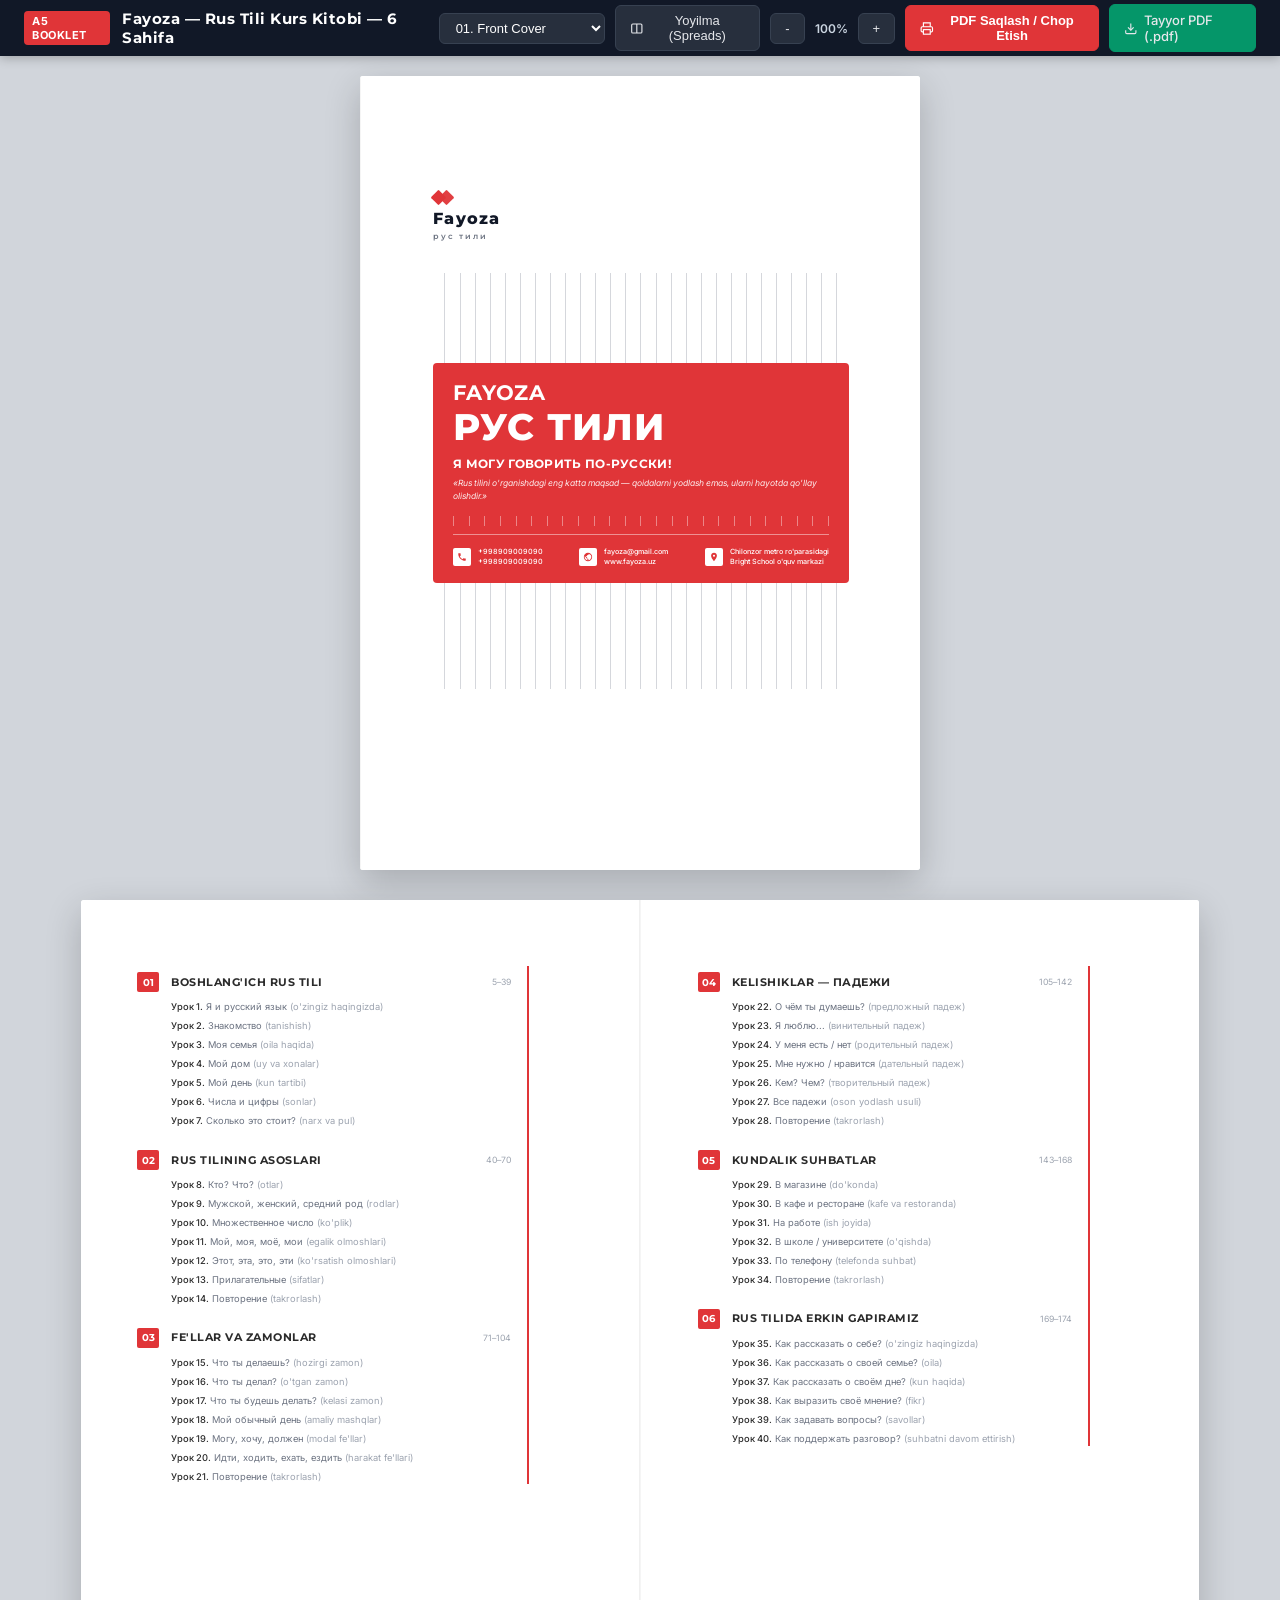
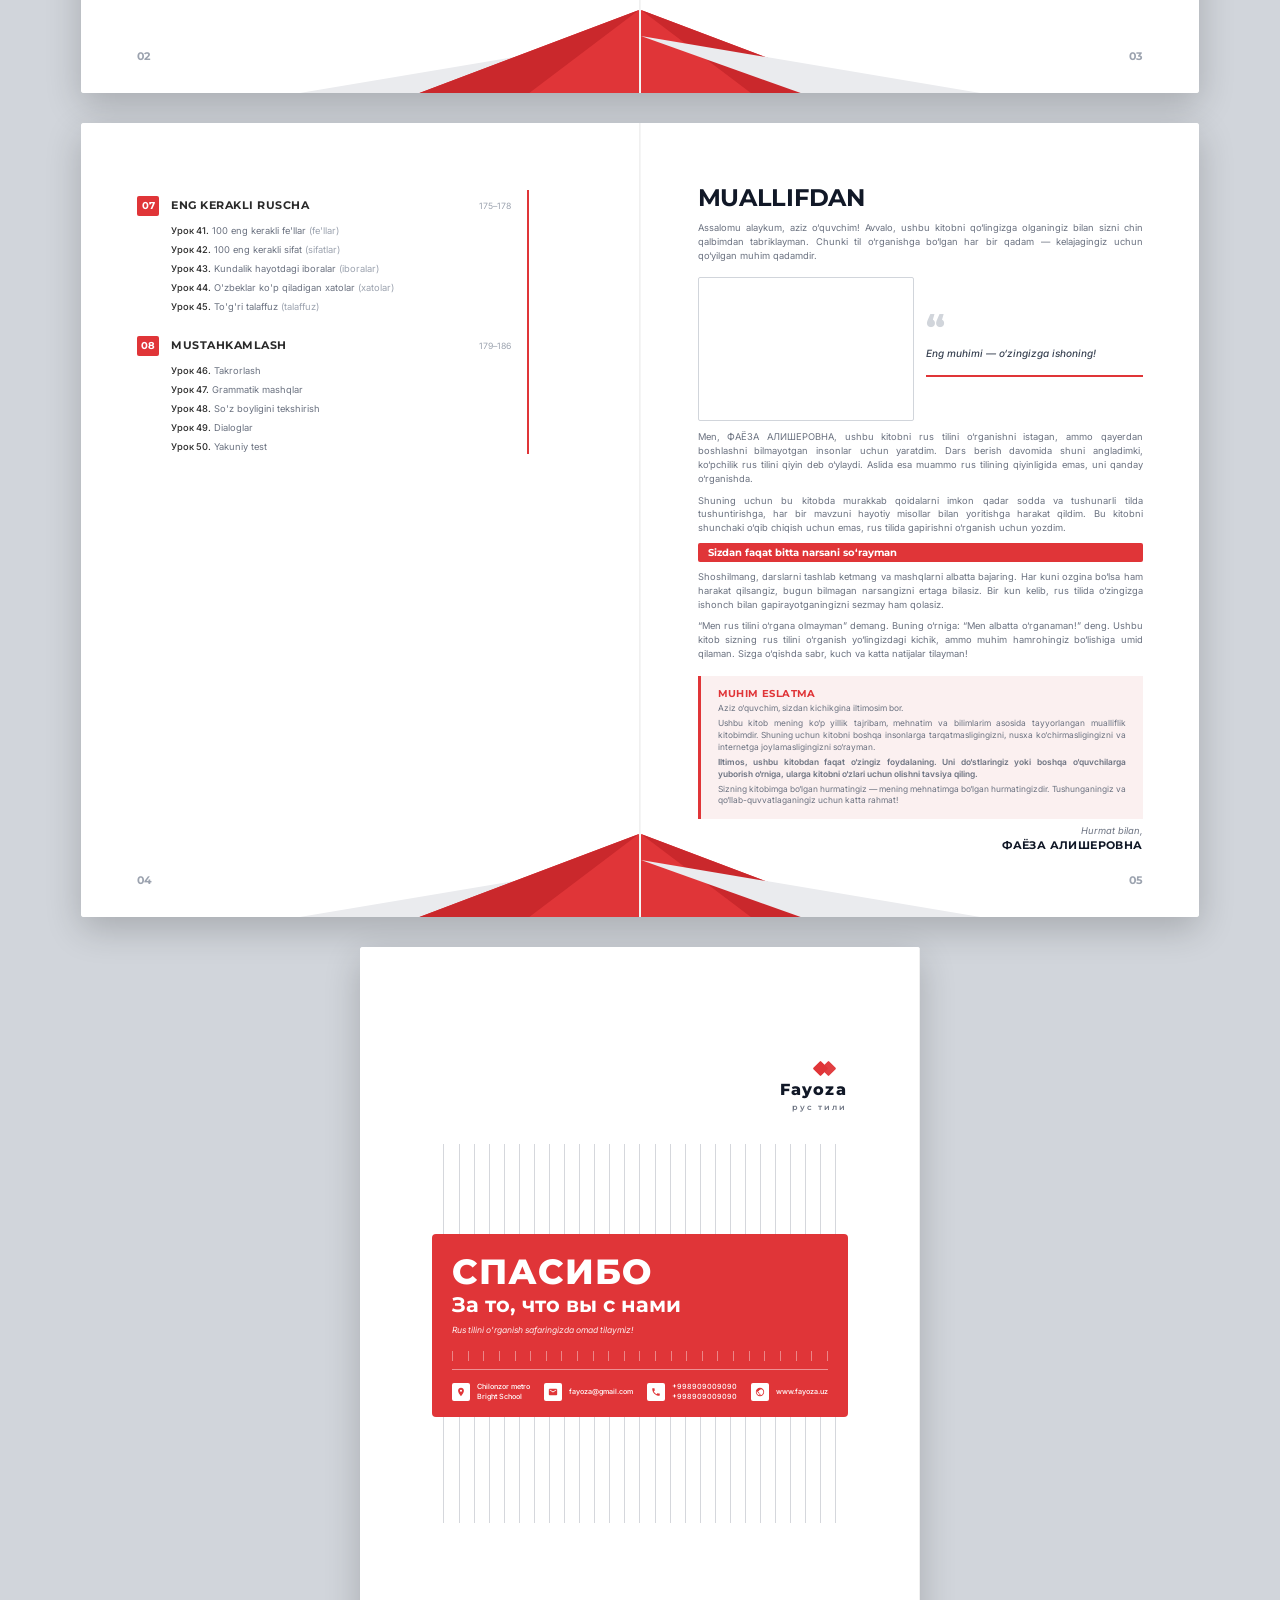
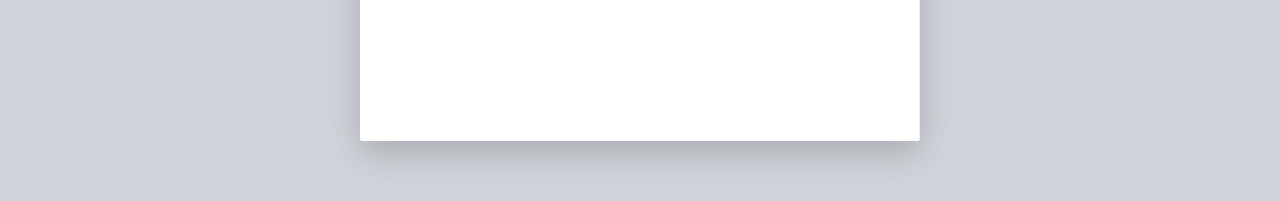
==== index.html @ bbd0b35b "feat: Fayoza rus tili kursi uchun A5 formatdagi kitob Muqova, 8 modul va 50 darsdan iborat kurs reja" ====
<!DOCTYPE html>
<html lang="en">
<head>
  <meta charset="UTF-8">
  <meta name="viewport" content="width=device-width, initial-scale=1.0">
  <title>Fayoza — Rus Tili Kurs Kitobi — A5 Format (6 Pages)</title>
  <link rel="stylesheet" href="styles/booklet.css">
</head>
<body>

  <!-- ============================================================
       TOP CONTROL BAR (Screen only, hidden on print)
       ============================================================ -->
  <header class="controls-header no-print">
    <div class="title-area">
      <span class="badge">A5 BOOKLET</span>
      <h1>Fayoza — Rus Tili Kurs Kitobi — 6 Sahifa</h1>
    </div>

    <div class="btn-group">
      <!-- Jump to page -->
      <select id="jumpPageSelect" class="page-jump-select">
        <option value="page-1">01. Front Cover</option>
        <option value="page-2">02. Reja (1-3-modul)</option>
        <option value="page-3">03. Reja (4-6-modul)</option>
        <option value="page-4">04. Reja (7-8-modul)</option>
        <option value="page-5">05. Muallifdan</option>
        <option value="page-6">06. Back Cover</option>
      </select>

      <!-- Toggle View Mode -->
      <button id="toggleSpreadBtn" class="control-btn" title="Yoyilma yoki bittalik sahifa rejimi">
        <svg width="15" height="15" viewBox="0 0 24 24" fill="none" stroke="currentColor" stroke-width="2"><rect x="3" y="4" width="18" height="16" rx="2"/><line x1="12" y1="4" x2="12" y2="20"/></svg>
        <span id="spreadBtnText">Yoyilma (Spreads)</span>
      </button>

      <!-- Zoom buttons -->
      <button id="zoomOutBtn" class="control-btn" title="Kichraytirish">-</button>
      <span id="zoomLevelText" style="font-size: 12px; color: #cbd5e1; font-weight: 600;">100%</span>
      <button id="zoomInBtn" class="control-btn" title="Kattalashtirish">+</button>

      <!-- Print / Save PDF -->
      <button id="printBtn" class="control-btn primary" title="A5 PDF qilib saqlash">
        <svg width="15" height="15" viewBox="0 0 24 24" fill="none" stroke="currentColor" stroke-width="2"><polyline points="6 9 6 2 18 2 18 9"></polyline><path d="M6 18H4a2 2 0 0 1-2-2v-5a2 2 0 0 1 2-2h16a2 2 0 0 1 2 2v5a2 2 0 0 1-2 2h-2"></path><rect x="6" y="14" width="12" height="8"></rect></svg>
        <span>PDF Saqlash / Chop Etish</span>
      </button>

      <!-- Direct PDF Download Link -->
      <a href="case_study_booklet_a5.pdf" download="case_study_booklet_a5.pdf" class="control-btn" style="text-decoration:none; background:#059669; border-color:#059669;">
        <svg width="15" height="15" viewBox="0 0 24 24" fill="none" stroke="currentColor" stroke-width="2"><path d="M21 15v4a2 2 0 0 1-2 2H5a2 2 0 0 1-2-2v-4"/><polyline points="7 10 12 15 17 10"/><line x1="12" y1="15" x2="12" y2="3"/></svg>
        <span>Tayyor PDF (.pdf)</span>
      </a>
    </div>
  </header>

  <!-- ============================================================
       SVG DEFINITIONS FOR ICONS
       ============================================================ -->
  <svg style="display: none;">
    <!-- Phone -->
    <symbol id="icon-phone" viewBox="0 0 24 24">
      <path d="M20.01 15.38c-1.23 0-2.42-.2-3.53-.56a.977.977 0 0 0-1.01.24l-2.2 2.2a15.053 15.053 0 0 1-6.59-6.59l2.2-2.21a.96.96 0 0 0 .25-1.01A11.36 11.36 0 0 1 8.57 3.9c0-.55-.45-1-1-1H4c-.55 0-1 .45-1 1 0 9.39 7.61 17 17 17 .55 0 1-.45 1-1v-3.52c0-.55-.45-1-.99-1z"/>
    </symbol>
    <!-- Envelope / Mail -->
    <symbol id="icon-mail" viewBox="0 0 24 24">
      <path d="M20 4H4c-1.1 0-1.99.9-1.99 2L2 18c0 1.1.9 2 2 2h16c1.1 0 2-.9 2-2V6c0-1.1-.9-2-2-2zm0 4l-8 5-8-5V6l8 5 8-5v2z"/>
    </symbol>
    <!-- Pin / Location -->
    <symbol id="icon-location" viewBox="0 0 24 24">
      <path d="M12 2C8.13 2 5 5.13 5 9c0 5.25 7 13 7 13s7-7.75 7-13c0-3.87-3.13-7-7-7zm0 9.5a2.5 2.5 0 0 1 0-5 2.5 2.5 0 0 1 0 5z"/>
    </symbol>
    <!-- Globe / Web -->
    <symbol id="icon-globe" viewBox="0 0 24 24">
      <path d="M12 2a10 10 0 1 0 10 10A10 10 0 0 0 12 2zm-1 17.93c-3.95-.49-7-3.85-7-7.93 0-.62.08-1.21.21-1.79L9 15v1c0 1.1.9 2 2 2v1.93zm6.9-2.54A7.95 7.95 0 0 1 13 19.9v-2.9a1 1 0 0 0-1-1h-2v-3a1 1 0 0 0-1-1H7v-2h2a1 1 0 0 0 1-1V7h2a2 2 0 0 0 2-2v-.41a7.994 7.994 0 0 1 5.9 8.81z"/>
    </symbol>
    <!-- Desktop / Monitor -->
    <symbol id="icon-desktop" viewBox="0 0 24 24">
      <path d="M21 2H3c-1.1 0-2 .9-2 2v12c0 1.1.9 2 2 2h7l-2 3v1h8v-1l-2-3h7c1.1 0 2-.9 2-2V4c0-1.1-.9-2-2-2zm0 12H3V4h18v10z"/>
    </symbol>
    <!-- Bar Chart -->
    <symbol id="icon-chart" viewBox="0 0 24 24">
      <path d="M5 9.2h3V19H5zM10.6 5h2.8v14h-2.8zm5.6 8H19v6h-2.8z"/>
    </symbol>
    <!-- Pie Chart -->
    <symbol id="icon-pie" viewBox="0 0 24 24">
      <path d="M11 2v20c-5.07-.5-9-4.79-9-10s3.93-9.5 9-10zm2 0v8.99L21.99 11C21.47 5.92 17.58 2.52 13 2zm0 11.01V22c4.58-.52 8.47-3.92 8.99-9H13z"/>
    </symbol>
    <!-- Briefcase -->
    <symbol id="icon-briefcase" viewBox="0 0 24 24">
      <path d="M20 6h-4V4c0-1.11-.89-2-2-2h-4c-1.11 0-2 .89-2 2v2H4c-1.11 0-1.99.89-1.99 2L2 19c0 1.11.89 2 2 2h16c1.11 0 2-.89 2-2V8c0-1.11-.89-2-2-2zm-6 0h-4V4h4v2z"/>
    </symbol>
    <!-- Cart -->
    <symbol id="icon-cart" viewBox="0 0 24 24">
      <path d="M7 18c-1.1 0-1.99.9-1.99 2S5.9 22 7 22s2-.9 2-2-.9-2-2-2zM1 2v2h2l3.6 7.59-1.35 2.45c-.16.28-.25.61-.25.96 0 1.1.9 2 2 2h12v-2H7.42c-.14 0-.25-.11-.25-.25l.03-.12.9-1.63h7.45c.75 0 1.41-.41 1.75-1.03l3.58-6.49c.08-.14.12-.31.12-.48 0-.55-.45-1-1-1H5.21l-.94-2H1zm16 16c-1.1 0-1.99.9-1.99 2s.89 2 1.99 2 2-.9 2-2-.9-2-2-2z"/>
    </symbol>
    <!-- Database / Layers -->
    <symbol id="icon-database" viewBox="0 0 24 24">
      <path d="M12 2C6.48 2 2 3.79 2 6v12c0 2.21 4.48 4 10 4s10-1.79 10-4V6c0-2.21-4.48-4-10-4zm0 2c4.42 0 8 1.34 8 2s-3.58 2-8 2-8-1.34-8-2 3.58-2 8-2zm0 6c4.42 0 8 1.34 8 2s-3.58 2-8 2-8-1.34-8-2 3.58-2 8-2zm0 6c4.42 0 8 1.34 8 2s-3.58 2-8 2-8-1.34-8-2 3.58-2 8-2z"/>
    </symbol>
    <!-- Sailboat / Origami -->
    <symbol id="icon-sail" viewBox="0 0 24 24">
      <path d="M2.5 19h19l-2-3H4.5l-2 3zm11-16L5 14h8.5V3zm2 2v9h4.5L15.5 5z"/>
    </symbol>
  </svg>

  <!-- ============================================================
       MAIN BOOKLET STAGE
       ============================================================ -->
  <main class="booklet-stage spreads-mode" id="bookletStage">

    <!-- ==========================================================
         SPREAD 1: PAGE 1 (Front Cover)
         ========================================================== -->
    <div class="spread-wrapper" id="spread-1">
      <!-- PAGE 1: FRONT COVER -->
      <section class="page page-cover right-page" id="page-1">
        <!-- Top Logo: Left-aligned with the card -->
        <div class="cover-top-bar">
          <div class="company-logo">
            <div class="logo-diamonds">
              <div class="sq sq1"></div>
              <div class="sq sq2"></div>
            </div>
            <div class="logo-name">Fayoza</div>
            <div class="logo-tagline">рус тили</div>
          </div>
        </div>

        <!-- Center Area with Vertical Ruler Lines & Red Box -->
        <div class="cover-main-container">
          <!-- Distinct Vertical Ruler / Barcode Lines -->
          <div class="vertical-ruler-lines">
            <span></span><span></span><span></span><span></span><span></span>
            <span></span><span></span><span></span><span></span><span></span>
            <span></span><span></span><span></span><span></span><span></span>
            <span></span><span></span><span></span><span></span><span></span>
            <span></span><span></span><span></span><span></span><span></span>
            <span></span><span></span>
          </div>

          <!-- Red Card -->
          <div class="cover-red-card">
            <div class="card-tag">FAYOZA</div>
            <div class="card-heading">РУС ТИЛИ</div>
            <div class="card-slogan">Я МОГУ ГОВОРИТЬ ПО-РУССКИ!</div>
            <p class="card-description">
              «Rus tilini o'rganishdagi eng katta maqsad — qoidalarni yodlash emas, ularni hayotda qo'llay olishdir.»
            </p>

            <!-- Inside Card Ticks -->
            <div class="card-inner-ticks">
              <span></span><span></span><span></span><span></span><span></span>
              <span></span><span></span><span></span><span></span><span></span>
              <span></span><span></span><span></span><span></span><span></span>
              <span></span><span></span><span></span><span></span><span></span>
              <span></span><span></span><span></span><span></span><span></span>
            </div>

            <div class="card-divider-line"></div>

            <!-- Contacts Row with Solid White Boxes and Red Icons -->
            <div class="card-contacts-grid">
              <div class="contact-col">
                <div class="white-icon-box"><svg><use href="#icon-phone"/></svg></div>
                <div class="contact-text">
                  <a href="tel:+998909009090">+998909009090</a>
                  <a href="tel:+998909009090">+998909009090</a>
                </div>
              </div>
              <div class="contact-col">
                <div class="white-icon-box"><svg><use href="#icon-globe"/></svg></div>
                <div class="contact-text">
                  <a href="mailto:fayoza@gmail.com">fayoza@gmail.com</a>
                  <a href="https://www.fayoza.uz">www.fayoza.uz</a>
                </div>
              </div>
              <div class="contact-col">
                <div class="white-icon-box"><svg><use href="#icon-location"/></svg></div>
                <div class="contact-text">
                  <a href="https://maps.app.goo.gl/fiPRjbPJeSzKMbQk6?g_st=atm">Chilonzor metro ro'parasidagi</a>
                  <a href="https://maps.app.goo.gl/fiPRjbPJeSzKMbQk6?g_st=atm">Bright School o'quv markazi</a>
                </div>
              </div>
            </div>
          </div>
        </div>
      </section>
    </div>


    <!-- ==========================================================
         SPREAD 2: PAGE 2 & PAGE 3
         ========================================================== -->
    <div class="spread-wrapper" id="spread-2">
      <!-- PAGE 2: KURS REJASI -->
      <section class="page left-page" id="page-2">
        <div class="toc-container">
          <div class="toc2-modules">
          <div class="toc2-module">
            <div class="toc2-head"><div class="toc2-num">01</div><div class="toc2-title">Boshlang&#x27;ich rus tili</div><div class="toc2-range">5–39</div></div>
            <div class="toc2-lessons">
            <div class="toc2-lesson"><span class="l-n">Урок 1.</span> Я и русский язык <span class="l-uz">(o&#x27;zingiz haqingizda)</span></div>
            <div class="toc2-lesson"><span class="l-n">Урок 2.</span> Знакомство <span class="l-uz">(tanishish)</span></div>
            <div class="toc2-lesson"><span class="l-n">Урок 3.</span> Моя семья <span class="l-uz">(oila haqida)</span></div>
            <div class="toc2-lesson"><span class="l-n">Урок 4.</span> Мой дом <span class="l-uz">(uy va xonalar)</span></div>
            <div class="toc2-lesson"><span class="l-n">Урок 5.</span> Мой день <span class="l-uz">(kun tartibi)</span></div>
            <div class="toc2-lesson"><span class="l-n">Урок 6.</span> Числа и цифры <span class="l-uz">(sonlar)</span></div>
            <div class="toc2-lesson"><span class="l-n">Урок 7.</span> Сколько это стоит? <span class="l-uz">(narx va pul)</span></div>
            </div>
          </div>
          <div class="toc2-module">
            <div class="toc2-head"><div class="toc2-num">02</div><div class="toc2-title">Rus tilining asoslari</div><div class="toc2-range">40–70</div></div>
            <div class="toc2-lessons">
            <div class="toc2-lesson"><span class="l-n">Урок 8.</span> Кто? Что? <span class="l-uz">(otlar)</span></div>
            <div class="toc2-lesson"><span class="l-n">Урок 9.</span> Мужской, женский, средний род <span class="l-uz">(rodlar)</span></div>
            <div class="toc2-lesson"><span class="l-n">Урок 10.</span> Множественное число <span class="l-uz">(ko&#x27;plik)</span></div>
            <div class="toc2-lesson"><span class="l-n">Урок 11.</span> Мой, моя, моё, мои <span class="l-uz">(egalik olmoshlari)</span></div>
            <div class="toc2-lesson"><span class="l-n">Урок 12.</span> Этот, эта, это, эти <span class="l-uz">(ko&#x27;rsatish olmoshlari)</span></div>
            <div class="toc2-lesson"><span class="l-n">Урок 13.</span> Прилагательные <span class="l-uz">(sifatlar)</span></div>
            <div class="toc2-lesson"><span class="l-n">Урок 14.</span> Повторение <span class="l-uz">(takrorlash)</span></div>
            </div>
          </div>
          <div class="toc2-module">
            <div class="toc2-head"><div class="toc2-num">03</div><div class="toc2-title">Fe&#x27;llar va zamonlar</div><div class="toc2-range">71–104</div></div>
            <div class="toc2-lessons">
            <div class="toc2-lesson"><span class="l-n">Урок 15.</span> Что ты делаешь? <span class="l-uz">(hozirgi zamon)</span></div>
            <div class="toc2-lesson"><span class="l-n">Урок 16.</span> Что ты делал? <span class="l-uz">(o&#x27;tgan zamon)</span></div>
            <div class="toc2-lesson"><span class="l-n">Урок 17.</span> Что ты будешь делать? <span class="l-uz">(kelasi zamon)</span></div>
            <div class="toc2-lesson"><span class="l-n">Урок 18.</span> Мой обычный день <span class="l-uz">(amaliy mashqlar)</span></div>
            <div class="toc2-lesson"><span class="l-n">Урок 19.</span> Могу, хочу, должен <span class="l-uz">(modal fe&#x27;llar)</span></div>
            <div class="toc2-lesson"><span class="l-n">Урок 20.</span> Идти, ходить, ехать, ездить <span class="l-uz">(harakat fe&#x27;llari)</span></div>
            <div class="toc2-lesson"><span class="l-n">Урок 21.</span> Повторение <span class="l-uz">(takrorlash)</span></div>
            </div>
          </div>
          </div>
          <div class="toc-divider-line"></div>
        </div>

        <div class="page-number">02</div>

        <!-- Left Page Bottom Geometric Facet -->
        <svg class="bottom-facet" viewBox="0 0 340 80" preserveAspectRatio="none">
          <polygon points="0,80 180,80 340,25 0,80" fill="#eaebee"/>
          <polygon points="120,80 340,80 340,0" fill="#e03538"/>
          <polygon points="120,80 230,80 340,0" fill="#ca282c"/>
        </svg>
      </section>

      <!-- PAGE 3: KURS REJASI -->
      <section class="page right-page" id="page-3">
        <div class="toc-container">
          <div class="toc2-modules">
          <div class="toc2-module">
            <div class="toc2-head"><div class="toc2-num">04</div><div class="toc2-title">Kelishiklar — падежи</div><div class="toc2-range">105–142</div></div>
            <div class="toc2-lessons">
            <div class="toc2-lesson"><span class="l-n">Урок 22.</span> О чём ты думаешь? <span class="l-uz">(предложный падеж)</span></div>
            <div class="toc2-lesson"><span class="l-n">Урок 23.</span> Я люблю... <span class="l-uz">(винительный падеж)</span></div>
            <div class="toc2-lesson"><span class="l-n">Урок 24.</span> У меня есть / нет <span class="l-uz">(родительный падеж)</span></div>
            <div class="toc2-lesson"><span class="l-n">Урок 25.</span> Мне нужно / нравится <span class="l-uz">(дательный падеж)</span></div>
            <div class="toc2-lesson"><span class="l-n">Урок 26.</span> Кем? Чем? <span class="l-uz">(творительный падеж)</span></div>
            <div class="toc2-lesson"><span class="l-n">Урок 27.</span> Все падежи <span class="l-uz">(oson yodlash usuli)</span></div>
            <div class="toc2-lesson"><span class="l-n">Урок 28.</span> Повторение <span class="l-uz">(takrorlash)</span></div>
            </div>
          </div>
          <div class="toc2-module">
            <div class="toc2-head"><div class="toc2-num">05</div><div class="toc2-title">Kundalik suhbatlar</div><div class="toc2-range">143–168</div></div>
            <div class="toc2-lessons">
            <div class="toc2-lesson"><span class="l-n">Урок 29.</span> В магазине <span class="l-uz">(do&#x27;konda)</span></div>
            <div class="toc2-lesson"><span class="l-n">Урок 30.</span> В кафе и ресторане <span class="l-uz">(kafe va restoranda)</span></div>
            <div class="toc2-lesson"><span class="l-n">Урок 31.</span> На работе <span class="l-uz">(ish joyida)</span></div>
            <div class="toc2-lesson"><span class="l-n">Урок 32.</span> В школе / университете <span class="l-uz">(o&#x27;qishda)</span></div>
            <div class="toc2-lesson"><span class="l-n">Урок 33.</span> По телефону <span class="l-uz">(telefonda suhbat)</span></div>
            <div class="toc2-lesson"><span class="l-n">Урок 34.</span> Повторение <span class="l-uz">(takrorlash)</span></div>
            </div>
          </div>
          <div class="toc2-module">
            <div class="toc2-head"><div class="toc2-num">06</div><div class="toc2-title">Rus tilida erkin gapiramiz</div><div class="toc2-range">169–174</div></div>
            <div class="toc2-lessons">
            <div class="toc2-lesson"><span class="l-n">Урок 35.</span> Как рассказать о себе? <span class="l-uz">(o&#x27;zingiz haqingizda)</span></div>
            <div class="toc2-lesson"><span class="l-n">Урок 36.</span> Как рассказать о своей семье? <span class="l-uz">(oila)</span></div>
            <div class="toc2-lesson"><span class="l-n">Урок 37.</span> Как рассказать о своём дне? <span class="l-uz">(kun haqida)</span></div>
            <div class="toc2-lesson"><span class="l-n">Урок 38.</span> Как выразить своё мнение? <span class="l-uz">(fikr)</span></div>
            <div class="toc2-lesson"><span class="l-n">Урок 39.</span> Как задавать вопросы? <span class="l-uz">(savollar)</span></div>
            <div class="toc2-lesson"><span class="l-n">Урок 40.</span> Как поддержать разговор? <span class="l-uz">(suhbatni davom ettirish)</span></div>
            </div>
          </div>
          </div>
          <div class="toc-divider-line"></div>
        </div>

        <div class="page-number">03</div>

        <!-- Right Page Bottom Geometric Facet -->
        <svg class="bottom-facet" viewBox="0 0 340 80" preserveAspectRatio="none">
          <polygon points="0,0 0,80 220,80" fill="#e03538"/>
          <polygon points="0,0 110,80 220,80" fill="#ca282c"/>
          <polygon points="0,25 160,80 340,80" fill="#eaebee"/>
        </svg>
      </section>
    </div>


    <!-- ==========================================================
         SPREAD 3: PAGE 4 & PAGE 5
         ========================================================== -->
    <div class="spread-wrapper" id="spread-3">
      <!-- PAGE 4: KURS REJASI -->
      <section class="page left-page" id="page-4">
        <div class="toc-container">
          <div class="toc2-modules">
          <div class="toc2-module">
            <div class="toc2-head"><div class="toc2-num">07</div><div class="toc2-title">Eng kerakli ruscha</div><div class="toc2-range">175–178</div></div>
            <div class="toc2-lessons">
            <div class="toc2-lesson"><span class="l-n">Урок 41.</span> 100 eng kerakli fe&#x27;llar <span class="l-uz">(fe&#x27;llar)</span></div>
            <div class="toc2-lesson"><span class="l-n">Урок 42.</span> 100 eng kerakli sifat <span class="l-uz">(sifatlar)</span></div>
            <div class="toc2-lesson"><span class="l-n">Урок 43.</span> Kundalik hayotdagi iboralar <span class="l-uz">(iboralar)</span></div>
            <div class="toc2-lesson"><span class="l-n">Урок 44.</span> O&#x27;zbeklar ko&#x27;p qiladigan xatolar <span class="l-uz">(xatolar)</span></div>
            <div class="toc2-lesson"><span class="l-n">Урок 45.</span> To&#x27;g&#x27;ri talaffuz <span class="l-uz">(talaffuz)</span></div>
            </div>
          </div>
          <div class="toc2-module">
            <div class="toc2-head"><div class="toc2-num">08</div><div class="toc2-title">Mustahkamlash</div><div class="toc2-range">179–186</div></div>
            <div class="toc2-lessons">
            <div class="toc2-lesson"><span class="l-n">Урок 46.</span> Takrorlash</div>
            <div class="toc2-lesson"><span class="l-n">Урок 47.</span> Grammatik mashqlar</div>
            <div class="toc2-lesson"><span class="l-n">Урок 48.</span> So&#x27;z boyligini tekshirish</div>
            <div class="toc2-lesson"><span class="l-n">Урок 49.</span> Dialoglar</div>
            <div class="toc2-lesson"><span class="l-n">Урок 50.</span> Yakuniy test</div>
            </div>
          </div>
          </div>
          <div class="toc-divider-line"></div>
        </div>

        <div class="page-number">04</div>

        <!-- Left Page Bottom Geometric Facet -->
        <svg class="bottom-facet" viewBox="0 0 340 80" preserveAspectRatio="none">
          <polygon points="0,80 180,80 340,25 0,80" fill="#eaebee"/>
          <polygon points="120,80 340,80 340,0" fill="#e03538"/>
          <polygon points="120,80 230,80 340,0" fill="#ca282c"/>
        </svg>
      </section>

      <!-- PAGE 5: MUALLIFDAN -->
      <section class="page right-page" id="page-5">
        <h1 class="page-title">MUALLIFDAN</h1>

        <p class="body-text">
          Assalomu alaykum, aziz o‘quvchim! Avvalo, ushbu kitobni qo‘lingizga olganingiz bilan sizni chin qalbimdan tabriklayman. Chunki til o‘rganishga bo‘lgan har bir qadam — kelajagingiz uchun qo‘yilgan muhim qadamdir.
        </p>

        <div class="intro-grid">
          <div class="photo-placeholder"></div>
          <div class="quote-col">
            <div class="quote-mark">“</div>
            <div class="quote-text">
              Eng muhimi — o‘zingizga ishoning!
            </div>
            <div class="red-line"></div>
          </div>
        </div>

        <p class="body-text">
          Men, ФАЁЗА АЛИШЕРОВНА, ushbu kitobni rus tilini o‘rganishni istagan, ammo qayerdan boshlashni bilmayotgan insonlar uchun yaratdim. Dars berish davomida shuni angladimki, ko‘pchilik rus tilini qiyin deb o‘ylaydi. Aslida esa muammo rus tilining qiyinligida emas, uni qanday o‘rganishda.
        </p>
        <p class="body-text">
          Shuning uchun bu kitobda murakkab qoidalarni imkon qadar sodda va tushunarli tilda tushuntirishga, har bir mavzuni hayotiy misollar bilan yoritishga harakat qildim. Bu kitobni shunchaki o‘qib chiqish uchun emas, rus tilida gapirishni o‘rganish uchun yozdim.
        </p>

        <div class="badge-tag">Sizdan faqat bitta narsani so‘rayman</div>
        <p class="body-text">
          Shoshilmang, darslarni tashlab ketmang va mashqlarni albatta bajaring. Har kuni ozgina bo‘lsa ham harakat qilsangiz, bugun bilmagan narsangizni ertaga bilasiz. Bir kun kelib, rus tilida o‘zingizga ishonch bilan gapirayotganingizni sezmay ham qolasiz.
        </p>
        <p class="body-text">
          “Men rus tilini o‘rgana olmayman” demang. Buning o‘rniga: “Men albatta o‘rganaman!” deng. Ushbu kitob sizning rus tilini o‘rganish yo‘lingizdagi kichik, ammo muhim hamrohingiz bo‘lishiga umid qilaman. Sizga o‘qishda sabr, kuch va katta natijalar tilayman!
        </p>

        <div class="notice-box">
          <div class="notice-title">MUHIM ESLATMA</div>
          <p class="body-text-sm">Aziz o‘quvchim, sizdan kichikgina iltimosim bor.</p>
          <p class="body-text-sm">Ushbu kitob mening ko‘p yillik tajribam, mehnatim va bilimlarim asosida tayyorlangan mualliflik kitobimdir. Shuning uchun kitobni boshqa insonlarga tarqatmasligingizni, nusxa ko‘chirmasligingizni va internetga joylamasligingizni so‘rayman.</p>
          <p class="body-text-sm notice-em">Iltimos, ushbu kitobdan faqat o‘zingiz foydalaning. Uni do‘stlaringiz yoki boshqa o‘quvchilarga yuborish o‘rniga, ularga kitobni o‘zlari uchun olishni tavsiya qiling.</p>
          <p class="body-text-sm">Sizning kitobimga bo‘lgan hurmatingiz — mening mehnatimga bo‘lgan hurmatingizdir. Tushunganingiz va qo‘llab-quvvatlaganingiz uchun katta rahmat!</p>
        </div>

        <div class="letter-sign">
          <span>Hurmat bilan,</span>
          <strong>ФАЁЗА АЛИШЕРОВНА</strong>
        </div>

        <div class="page-number">05</div>

        <!-- Right Page Bottom Geometric Facet -->
        <svg class="bottom-facet" viewBox="0 0 340 80" preserveAspectRatio="none">
          <polygon points="0,0 0,80 220,80" fill="#e03538"/>
          <polygon points="0,0 110,80 220,80" fill="#ca282c"/>
          <polygon points="0,25 160,80 340,80" fill="#eaebee"/>
        </svg>
      </section>
    </div>


    <!-- ==========================================================
         PAGE 6: BACK COVER
         ========================================================== -->
    <div class="spread-wrapper" id="spread-4">
      <section class="page page-cover left-page" id="page-6">
        <!-- Top Logo: Right-aligned with the card -->
        <div class="cover-top-bar align-right">
          <div class="company-logo align-right">
            <div class="logo-diamonds">
              <div class="sq sq1"></div>
              <div class="sq sq2"></div>
            </div>
            <div class="logo-name">Fayoza</div>
            <div class="logo-tagline">рус тили</div>
          </div>
        </div>

        <!-- Center Area with Vertical Ruler Lines & Red Box -->
        <div class="cover-main-container">
          <!-- Distinct Vertical Ruler / Barcode Lines -->
          <div class="vertical-ruler-lines">
            <span></span><span></span><span></span><span></span><span></span>
            <span></span><span></span><span></span><span></span><span></span>
            <span></span><span></span><span></span><span></span><span></span>
            <span></span><span></span><span></span><span></span><span></span>
            <span></span><span></span><span></span><span></span><span></span>
            <span></span><span></span>
          </div>

          <!-- Red Card -->
          <div class="cover-red-card">
            <div class="card-heading" style="font-size: 26pt; margin-bottom: 2px;">СПАСИБО</div>
            <div class="card-subheading" style="font-size: 16pt; font-weight: 700; margin-bottom: 8px;">За то, что вы с нами</div>
            <p class="card-description">
              Rus tilini o'rganish safaringizda omad tilaymiz!
            </p>

            <!-- Inside Card Ticks -->
            <div class="card-inner-ticks">
              <span></span><span></span><span></span><span></span><span></span>
              <span></span><span></span><span></span><span></span><span></span>
              <span></span><span></span><span></span><span></span><span></span>
              <span></span><span></span><span></span><span></span><span></span>
              <span></span><span></span><span></span><span></span><span></span>
            </div>

            <div class="card-divider-line"></div>

            <!-- Contacts Row with Solid White Boxes and Red Icons (4 cols) -->
            <div class="card-contacts-grid">
              <div class="contact-col">
                <div class="white-icon-box"><svg><use href="#icon-location"/></svg></div>
                <div class="contact-text">
                  <a href="https://maps.app.goo.gl/fiPRjbPJeSzKMbQk6?g_st=atm">Chilonzor metro</a>
                  <a href="https://maps.app.goo.gl/fiPRjbPJeSzKMbQk6?g_st=atm">Bright School</a>
                </div>
              </div>
              <div class="contact-col">
                <div class="white-icon-box"><svg><use href="#icon-mail"/></svg></div>
                <div class="contact-text">
                  <a href="mailto:fayoza@gmail.com">fayoza@gmail.com</a>
                </div>
              </div>
              <div class="contact-col">
                <div class="white-icon-box"><svg><use href="#icon-phone"/></svg></div>
                <div class="contact-text">
                  <a href="tel:+998909009090">+998909009090</a>
                  <a href="tel:+998909009090">+998909009090</a>
                </div>
              </div>
              <div class="contact-col">
                <div class="white-icon-box"><svg><use href="#icon-globe"/></svg></div>
                <div class="contact-text">
                  <a href="https://www.fayoza.uz">www.fayoza.uz</a>
                </div>
              </div>
            </div>
          </div>
        </div>
      </section>
    </div>

  </main>

  <!-- ============================================================
       INTERACTIVE VIEWER SCRIPT
       ============================================================ -->
  <script>
    const stage = document.getElementById('bookletStage');
    const toggleSpreadBtn = document.getElementById('toggleSpreadBtn');
    const spreadBtnText = document.getElementById('spreadBtnText');
    const jumpSelect = document.getElementById('jumpPageSelect');
    const zoomInBtn = document.getElementById('zoomInBtn');
    const zoomOutBtn = document.getElementById('zoomOutBtn');
    const zoomLevelText = document.getElementById('zoomLevelText');
    const printBtn = document.getElementById('printBtn');

    let isSpreads = true;
    let zoomLevel = 1.0;

    // Toggle view mode
    toggleSpreadBtn.addEventListener('click', () => {
      isSpreads = !isSpreads;
      if (isSpreads) {
        stage.classList.remove('single-mode');
        stage.classList.add('spreads-mode');
        spreadBtnText.textContent = 'Yoyilma (Spreads)';
      } else {
        stage.classList.remove('spreads-mode');
        stage.classList.add('single-mode');
        spreadBtnText.textContent = 'Bittalik (Single)';
      }
    });

    // Jump to page
    jumpSelect.addEventListener('change', (e) => {
      const pageId = e.target.value;
      const targetEl = document.getElementById(pageId);
      if (targetEl) {
        targetEl.scrollIntoView({ behavior: 'smooth', block: 'center' });
      }
    });

    // Zoom controls
    function updateZoom() {
      stage.style.transform = `scale(${zoomLevel})`;
      stage.style.transformOrigin = 'top center';
      zoomLevelText.textContent = `${Math.round(zoomLevel * 100)}%`;
    }

    zoomInBtn.addEventListener('click', () => {
      if (zoomLevel < 1.8) {
        zoomLevel += 0.1;
        updateZoom();
      }
    });

    zoomOutBtn.addEventListener('click', () => {
      if (zoomLevel > 0.5) {
        zoomLevel -= 0.1;
        updateZoom();
      }
    });

    // Print to PDF
    printBtn.addEventListener('click', () => {
      window.print();
    });
  </script>
</body>
</html>
---- styles/booklet.css ----
@import url('https://fonts.googleapis.com/css2?family=Montserrat:ital,wght@0,300;0,400;0,500;0,600;0,700;0,800;1,400;1,600&family=Inter:wght@300;400;500;600;700&display=swap');

:root {
  --primary-red: #e03538;
  --primary-red-hover: #c9292c;
  --red-dark: #b82629;
  --red-soft: #fbf0f0;
  --text-main: #1f2124;
  --text-muted: #6b7280;
  --text-light: #9ca3af;
  --bg-card: #f4f5f7;
  --bg-card-subtle: #fafafa;
  --border-light: #e5e7eb;
  --font-heading: 'Montserrat', sans-serif;
  --font-body: 'Inter', sans-serif;
  --page-width: 148mm;
  --page-height: 210mm;
}

* {
  box-sizing: border-box;
  margin: 0;
  padding: 0;
}

html, body {
  background-color: #d1d5db;
  font-family: var(--font-body);
  color: var(--text-main);
  -webkit-font-smoothing: antialiased;
}

/* ============================================================
   TOP FLOATING CONTROLS (SCREEN ONLY)
   ============================================================ */
.controls-header {
  position: fixed;
  top: 0;
  left: 0;
  right: 0;
  height: 56px;
  background: #111827;
  color: #ffffff;
  display: flex;
  align-items: center;
  justify-content: space-between;
  padding: 0 24px;
  z-index: 1000;
  box-shadow: 0 2px 10px rgba(0, 0, 0, 0.25);
}

.controls-header .title-area {
  display: flex;
  align-items: center;
  gap: 12px;
}

.controls-header .badge {
  background: var(--primary-red);
  color: #fff;
  font-size: 11px;
  font-weight: 700;
  padding: 3px 8px;
  border-radius: 4px;
  letter-spacing: 0.5px;
}

.controls-header h1 {
  font-family: var(--font-heading);
  font-size: 15px;
  font-weight: 700;
  letter-spacing: 0.5px;
}

.controls-header .btn-group {
  display: flex;
  align-items: center;
  gap: 10px;
}

.control-btn {
  background: #272f3d;
  color: #e5e7eb;
  border: 1px solid #374151;
  padding: 7px 14px;
  font-size: 13px;
  font-weight: 500;
  border-radius: 6px;
  cursor: pointer;
  display: inline-flex;
  align-items: center;
  gap: 6px;
  transition: all 0.15s ease;
}

.control-btn:hover {
  background: #374151;
  color: #ffffff;
}

.control-btn.primary {
  background: var(--primary-red);
  border-color: var(--primary-red);
  color: #ffffff;
  font-weight: 600;
}

.control-btn.primary:hover {
  background: var(--primary-red-hover);
}

.page-jump-select {
  background: #272f3d;
  color: #ffffff;
  border: 1px solid #374151;
  padding: 6px 12px;
  border-radius: 6px;
  font-size: 13px;
  outline: none;
  cursor: pointer;
}

/* ============================================================
   PAGE CONTAINER & STAGE
   ============================================================ */
.booklet-stage {
  padding-top: 76px;
  padding-bottom: 60px;
  min-height: 100vh;
  display: flex;
  flex-direction: column;
  align-items: center;
  gap: 30px;
}

/* Mode: 2-Page Spreads */
.booklet-stage.spreads-mode .spread-wrapper {
  display: flex;
  flex-direction: row;
  box-shadow: 0 12px 36px rgba(0, 0, 0, 0.2);
  border-radius: 3px;
  overflow: hidden;
  background: #ffffff;
}

/* Mode: Single Page */
.booklet-stage.single-mode .spread-wrapper {
  display: flex;
  flex-direction: column;
  gap: 30px;
  box-shadow: none;
  background: transparent;
}

.booklet-stage.single-mode .page {
  box-shadow: 0 8px 24px rgba(0, 0, 0, 0.15);
}

/* ============================================================
   A5 PAGE SPECIFICATION
   ============================================================ */
.page {
  width: var(--page-width);
  height: var(--page-height);
  background-color: #ffffff;
  position: relative;
  overflow: hidden;
  padding: 16mm 15mm 20mm 15mm;
  flex-shrink: 0;
  display: flex;
  flex-direction: column;
}

/* Spreads fold effect */
.spread-wrapper .page.left-page {
  border-right: 1px solid rgba(0, 0, 0, 0.06);
}

.spread-wrapper .page.right-page {
  border-left: 1px solid rgba(0, 0, 0, 0.04);
}

/* ============================================================
   PAGE TYPOGRAPHY & COMMONS
   ============================================================ */
h1.page-title {
  font-family: var(--font-heading);
  font-size: 18pt;
  font-weight: 700;
  color: #111827;
  letter-spacing: -0.3px;
  margin-bottom: 10px;
  line-height: 1.15;
}

h2.section-title {
  font-family: var(--font-heading);
  font-size: 11pt;
  font-weight: 700;
  color: #111827;
  margin-bottom: 6px;
}

p.body-text {
  font-size: 7pt;
  line-height: 1.48;
  color: var(--text-muted);
  margin-bottom: 8px;
  text-align: justify;
}

p.body-text-sm {
  font-size: 6.3pt;
  line-height: 1.42;
  color: var(--text-muted);
}

.red-line {
  height: 2px;
  background-color: var(--primary-red);
  width: 100%;
  margin: 7px 0;
}

.red-line-short {
  height: 2.5px;
  background-color: var(--primary-red);
  width: 45px;
  margin: 6px 0;
}

/* Page Numbers */
.page-number {
  position: absolute;
  bottom: 8mm;
  font-family: var(--font-heading);
  font-size: 8pt;
  font-weight: 700;
  color: #9ca3af;
  z-index: 20;
}

.left-page .page-number {
  left: 15mm;
}

.right-page .page-number {
  right: 15mm;
}

/* ============================================================
   BOTTOM GEOMETRIC RED ACCENT (SPREAD WAVE FACET)
   ============================================================ */
.bottom-facet {
  position: absolute;
  bottom: 0;
  pointer-events: none;
  z-index: 10;
}

/* Left Page Facet: Slopes up towards the right spine */
.left-page .bottom-facet {
  right: 0;
  width: 90mm;
  height: 22mm;
}

/* Right Page Facet: Slopes down from the left spine */
.right-page .bottom-facet {
  left: 0;
  width: 90mm;
  height: 22mm;
}

/* ============================================================
   PAGE 1 & 16: COVERS (1:1 PIXEL-PERFECT REPRODUCTION)
   ============================================================ */
.page-cover {
  padding: 0 !important;
  position: relative;
  background: #ffffff;
}

.cover-top-bar {
  position: absolute;
  top: 30mm;
  left: 19mm;
  display: flex;
  flex-direction: column;
}

.cover-top-bar.align-right {
  left: auto;
  right: 19mm;
  align-items: flex-end;
}

.company-logo {
  display: flex;
  flex-direction: column;
  align-items: flex-start;
  gap: 4px;
}

.company-logo.align-right {
  align-items: flex-end;
}

.logo-diamonds {
  width: 32px;
  height: 16px;
  position: relative;
  display: flex;
  align-items: center;
  margin-bottom: 2px;
}

.logo-diamonds .sq {
  width: 11px;
  height: 11px;
  background: var(--primary-red);
  transform: rotate(45deg);
  border-radius: 1px;
}

.logo-diamonds .sq1 {
  margin-right: -3px;
}

.logo-diamonds .sq2 {
  opacity: 0.95;
}

.logo-name {
  font-family: var(--font-heading);
  font-weight: 800;
  font-size: 12pt;
  letter-spacing: 1.2px;
  color: #111827;
  line-height: 1;
}

.logo-tagline {
  font-family: var(--font-heading);
  font-weight: 600;
  font-size: 6pt;
  letter-spacing: 2px;
  color: #6b7280;
}

/* Main Center Area with Ruler Lines & Red Box */
.cover-main-container {
  position: absolute;
  top: 76mm;
  left: 19mm;
  width: 110mm;
}

/* Distinct Vertical Ruler / Barcode Lines */
.vertical-ruler-lines {
  position: absolute;
  top: -24mm;
  bottom: -28mm;
  left: 3mm;
  right: 3mm;
  display: flex;
  justify-content: space-between;
  pointer-events: none;
  z-index: 1;
}

.vertical-ruler-lines span {
  display: block;
  width: 1px;
  height: 100%;
  background: #d5d7dc;
}

/* Red Card */
.cover-red-card {
  position: relative;
  z-index: 2;
  width: 110mm;
  background: var(--primary-red);
  border-radius: 4px;
  padding: 18px 20px 16px 20px;
  color: #ffffff;
  display: flex;
  flex-direction: column;
}

.card-tag {
  font-family: var(--font-heading);
  font-size: 16pt;
  font-weight: 700;
  letter-spacing: 0.8px;
  text-transform: uppercase;
  color: #ffffff;
  line-height: 1.1;
}

.card-heading {
  font-family: var(--font-heading);
  font-size: 28pt;
  font-weight: 800;
  letter-spacing: 1px;
  text-transform: uppercase;
  color: #ffffff;
  line-height: 1.05;
  margin-top: 2px;
  margin-bottom: 10px;
}

.card-subheading {
  font-family: var(--font-heading);
  font-size: 17pt;
  font-weight: 700;
  color: #ffffff;
  line-height: 1.1;
  margin-bottom: 10px;
}

.card-slogan {
  font-family: var(--font-heading);
  font-size: 9pt;
  font-weight: 700;
  color: #ffffff;
  letter-spacing: 0.3px;
  line-height: 1.25;
  margin-bottom: 6px;
}

.card-description {
  font-size: 6.4pt;
  line-height: 1.5;
  color: rgba(255, 255, 255, 0.92);
  margin-bottom: 8px;
  text-align: left;
  font-style: italic;
}

.contact-text a {
  color: inherit;
  text-decoration: none;
}

/* Inside Card Ticks */
.card-inner-ticks {
  width: 100%;
  height: 10px;
  display: flex;
  justify-content: space-between;
  align-items: center;
  margin-top: 6px;
  margin-bottom: 8px;
}

.card-inner-ticks span {
  display: block;
  width: 1px;
  height: 10px;
  background: rgba(255, 255, 255, 0.4);
}

.card-divider-line {
  width: 100%;
  height: 1px;
  background: rgba(255, 255, 255, 0.45);
  margin-bottom: 12px;
}

/* Contacts Row with White Boxes */
.card-contacts-grid {
  width: 100%;
  display: flex;
  justify-content: space-between;
  align-items: center;
  gap: 6px;
}

.contact-col {
  display: flex;
  align-items: center;
  gap: 7px;
}

.white-icon-box {
  width: 18px;
  height: 18px;
  background: #ffffff;
  border-radius: 2px;
  display: flex;
  align-items: center;
  justify-content: center;
  flex-shrink: 0;
}

.white-icon-box svg {
  width: 10px;
  height: 10px;
  fill: var(--primary-red);
}

.contact-text {
  display: flex;
  flex-direction: column;
  font-size: 5.4pt;
  line-height: 1.35;
  color: #ffffff;
  font-weight: 500;
}


/* ============================================================
   PAGE 2: TABLE OF CONTENT
   ============================================================ */
.toc-container {
  display: flex;
  gap: 16px;
  margin-top: 6px;
}

.toc-list {
  flex: 1;
  display: flex;
  flex-direction: column;
  gap: 7px;
}

.toc-row {
  display: flex;
  align-items: center;
  gap: 12px;
}

.toc-num {
  width: 22px;
  height: 20px;
  background: var(--primary-red);
  color: #ffffff;
  font-family: var(--font-heading);
  font-size: 7.5pt;
  font-weight: 700;
  display: flex;
  align-items: center;
  justify-content: center;
  border-radius: 2px;
  flex-shrink: 0;
}

.toc-title {
  font-family: var(--font-heading);
  font-size: 8pt;
  font-weight: 600;
  color: #2b2b2b;
}

.toc-divider-line {
  width: 2px;
  background: var(--primary-red);
  align-self: stretch;
  margin-right: 14mm;
}

/* ============================================================
   PAGE 2-4: KURS REJASI (MODULE-LEVEL TOC, SINGLE COLUMN)
   ============================================================ */
.toc2-modules {
  flex: 1;
  margin-top: 6px;
}

.toc2-module {
  margin-bottom: 22px;
}

.toc2-module:last-child {
  margin-bottom: 0;
}

.toc2-head {
  display: flex;
  align-items: center;
  gap: 12px;
  margin-bottom: 8px;
}

.toc2-num {
  width: 22px;
  height: 20px;
  background: var(--primary-red);
  color: #ffffff;
  font-family: var(--font-heading);
  font-size: 7.5pt;
  font-weight: 700;
  display: flex;
  align-items: center;
  justify-content: center;
  border-radius: 2px;
  flex-shrink: 0;
}

.toc2-title {
  font-family: var(--font-heading);
  font-size: 8pt;
  font-weight: 700;
  color: #2b2b2b;
  text-transform: uppercase;
  letter-spacing: 0.5px;
}

.toc2-range {
  font-family: var(--font-body);
  font-size: 6.5pt;
  color: var(--text-light);
  margin-left: auto;
  flex-shrink: 0;
}

.toc2-lessons {
  display: flex;
  flex-direction: column;
  gap: 5px;
  padding-left: 34px;
}

.toc2-lesson {
  font-family: var(--font-body);
  font-size: 7pt;
  line-height: 1.5;
  color: var(--text-muted);
}

.toc2-lesson .l-n {
  color: #2b2b2b;
  font-weight: 500;
}

.toc2-lesson .l-uz {
  color: var(--text-light);
}

/* ============================================================
   PAGE 3: INTRODUCTION
   ============================================================ */
.intro-grid {
  display: grid;
  grid-template-columns: 1fr 1fr;
  gap: 12px;
  align-items: center;
  margin: 6px 0 9px 0;
}

.photo-with-overlay {
  position: relative;
  overflow: hidden;
  border-radius: 2px;
}

.photo-with-overlay img {
  width: 100%;
  height: auto;
  display: block;
}

.photo-overlay-accent {
  position: absolute;
  bottom: 12px;
  left: 20%;
  right: 10%;
  height: 18px;
  background: rgba(224, 53, 56, 0.85);
}

.photo-placeholder {
  aspect-ratio: 800 / 534;
  border: 1px solid #d1d5db;
  border-radius: 2px;
}

.notice-box {
  background: var(--red-soft);
  border-left: 3px solid var(--primary-red);
  padding: 3mm 4.5mm;
  margin-top: 7px;
}

.notice-title {
  font-family: var(--font-heading);
  font-size: 7.5pt;
  font-weight: 700;
  color: var(--primary-red);
  letter-spacing: 0.4px;
  margin-bottom: 3px;
}

.notice-box p {
  margin-bottom: 3px;
  text-align: justify;
}

.notice-box p:last-child {
  margin-bottom: 0;
}

.notice-em {
  font-weight: 600;
  color: #4b5563;
}

.letter-sign {
  margin-top: 5px;
  text-align: right;
  font-family: var(--font-body);
  font-size: 7pt;
  line-height: 1.5;
  color: var(--text-muted);
}

.letter-sign span {
  display: block;
  font-style: italic;
}

.letter-sign strong {
  font-family: var(--font-heading);
  font-size: 8pt;
  font-weight: 700;
  color: #111827;
  letter-spacing: 0.4px;
}

.quote-col {
  display: flex;
  flex-direction: column;
  justify-content: center;
}

.quote-mark {
  font-family: var(--font-heading);
  font-size: 26pt;
  line-height: 0.8;
  color: #d1d5db;
  font-weight: 800;
  margin-bottom: 4px;
}

.quote-text {
  font-size: 7.5pt;
  font-weight: 500;
  line-height: 1.45;
  color: #374151;
  font-style: italic;
  margin-bottom: 8px;
}

.badge-tag {
  display: inline-block;
  background: var(--primary-red);
  color: #ffffff;
  font-family: var(--font-heading);
  font-size: 7.5pt;
  font-weight: 700;
  padding: 3px 10px;
  border-radius: 2px;
  margin-bottom: 8px;
}

/* ============================================================
   PAGE 4: WELCOME MESSAGE
   ============================================================ */
.welcome-layout {
  display: grid;
  grid-template-columns: 1.1fr 1fr;
  gap: 12px;
  margin: 6px 0;
  align-items: center;
}

.ceo-photo-box {
  position: relative;
  background: var(--bg-card);
  padding: 6px;
  border-radius: 2px;
}

.ceo-photo-box img {
  width: 100%;
  display: block;
}

.ceo-meta {
  margin-top: 8px;
  margin-bottom: 8px;
}

.ceo-name {
  font-family: var(--font-heading);
  font-size: 10pt;
  font-weight: 800;
  color: #111827;
  letter-spacing: 0.5px;
}

.ceo-role {
  font-size: 6.5pt;
  font-weight: 700;
  color: #4b5563;
  margin-top: 2px;
}

/* ============================================================
   PAGE 5: EXECUTIVE SUMMARY
   ============================================================ */
.exec-grid {
  display: grid;
  grid-template-columns: 1fr 1fr;
  gap: 12px;
  margin: 6px 0;
}

.project-checklist {
  list-style: none;
  display: flex;
  flex-direction: column;
  gap: 7px;
  margin-top: 8px;
}

.project-checklist li {
  font-size: 6.8pt;
  font-weight: 600;
  color: #374151;
  display: flex;
  align-items: center;
  gap: 6px;
  border-bottom: 1px solid #e5e7eb;
  padding-bottom: 4px;
}

.project-checklist .sq-bullet {
  width: 5px;
  height: 5px;
  background: var(--primary-red);
  flex-shrink: 0;
}

.conclusions-cards {
  display: grid;
  grid-template-columns: 1fr 1fr;
  gap: 10px;
  margin-top: 8px;
}

.concl-card {
  background: var(--bg-card);
  padding: 8px 8px;
  border-radius: 3px;
  display: flex;
  gap: 8px;
  align-items: flex-start;
}

.concl-icon-red {
  width: 20px;
  height: 20px;
  background: var(--primary-red);
  border-radius: 2px;
  display: flex;
  align-items: center;
  justify-content: center;
  flex-shrink: 0;
}

.concl-icon-red svg {
  width: 12px;
  height: 12px;
  fill: #ffffff;
}

.concl-icon-light {
  width: 20px;
  height: 20px;
  background: #ffffff;
  border: 1px solid #e5e7eb;
  border-radius: 2px;
  display: flex;
  align-items: center;
  justify-content: center;
  flex-shrink: 0;
}

.concl-icon-light svg {
  width: 12px;
  height: 12px;
  fill: var(--primary-red);
}

/* ============================================================
   PAGE 6: BACKGROUND INFORMATION
   ============================================================ */
.tag-subtitle {
  font-family: var(--font-heading);
  font-size: 5.5pt;
  font-weight: 800;
  color: var(--primary-red);
  letter-spacing: 1px;
}

.history-grid {
  display: grid;
  grid-template-columns: 1.1fr 0.9fr;
  gap: 12px;
  margin: 6px 0;
}

.metrics-row {
  display: flex;
  align-items: center;
  gap: 16px;
  margin: 8px 0;
}

.metric-box {
  background: var(--bg-card);
  padding: 8px 12px;
  border-radius: 3px;
  min-width: 28mm;
}

.metric-value {
  font-family: var(--font-heading);
  font-size: 15pt;
  font-weight: 800;
  color: #111827;
  line-height: 1;
}

.metric-label {
  font-size: 5.5pt;
  font-weight: 600;
  color: #6b7280;
  margin-top: 3px;
}

.quote-highlight-box {
  background: var(--bg-card);
  border-left: 3px solid var(--primary-red);
  padding: 8px 12px;
  font-size: 7pt;
  font-weight: 600;
  color: #1f2937;
  margin-top: 8px;
}

/* ============================================================
   PAGE 7: PLAN & GOALS
   ============================================================ */
.plan-grid {
  display: grid;
  grid-template-columns: 0.9fr 1.1fr;
  gap: 12px;
  margin: 8px 0;
}

.feature-list {
  display: flex;
  flex-direction: column;
  gap: 10px;
}

.feature-item {
  display: flex;
  gap: 10px;
  align-items: flex-start;
}

.feat-icon-sq {
  width: 22px;
  height: 22px;
  background: var(--primary-red);
  border-radius: 2px;
  display: flex;
  align-items: center;
  justify-content: center;
  flex-shrink: 0;
}

.feat-icon-sq svg {
  width: 12px;
  height: 12px;
  fill: #ffffff;
}

.feat-content h3 {
  font-family: var(--font-heading);
  font-size: 7.8pt;
  font-weight: 700;
  color: #111827;
  margin-bottom: 2px;
}

/* ============================================================
   PAGE 8: TEAM MEMBERS
   ============================================================ */
.lead-member-card {
  display: grid;
  grid-template-columns: 1fr 1.2fr;
  gap: 12px;
  background: #ffffff;
  margin: 8px 0;
  align-items: center;
}

.lead-member-photo img {
  width: 100%;
  border-radius: 2px;
  display: block;
}

.lead-info h2 {
  font-family: var(--font-heading);
  font-size: 11pt;
  font-weight: 800;
  color: #111827;
  letter-spacing: 0.5px;
}

.lead-info .job-title {
  font-size: 6.5pt;
  font-weight: 700;
  color: #6b7280;
  margin-top: 2px;
  margin-bottom: 6px;
}

.lead-info .contact-line {
  font-size: 6.2pt;
  color: #4b5563;
  margin-bottom: 3px;
}

.team-grid-3 {
  display: grid;
  grid-template-columns: 1fr 1fr 1fr;
  gap: 10px;
  margin-top: 10px;
}

.team-card {
  display: flex;
  flex-direction: column;
}

.team-card img {
  width: 100%;
  aspect-ratio: 1 / 1.1;
  object-fit: cover;
  border-radius: 2px;
  margin-bottom: 6px;
}

.team-card .member-name {
  font-family: var(--font-heading);
  font-size: 7.5pt;
  font-weight: 700;
  color: #111827;
}

.team-card .member-role {
  font-size: 5.8pt;
  color: #6b7280;
  margin-bottom: 4px;
}

.team-card .member-contact {
  font-size: 5.5pt;
  color: #9ca3af;
  border-top: 1px solid #e5e7eb;
  padding-top: 3px;
}

/* ============================================================
   PAGE 9: CASE STUDY ONE
   ============================================================ */
.challenge-box {
  display: grid;
  grid-template-columns: 1.1fr 0.9fr;
  gap: 10px;
  align-items: center;
  margin: 6px 0;
}

.two-col-layout {
  display: grid;
  grid-template-columns: 1fr 1fr;
  gap: 12px;
  margin-top: 8px;
}

.problem-box-with-bar {
  background: var(--bg-card-subtle);
  border-left: 8px solid var(--primary-red);
  padding: 6px 8px;
  margin-bottom: 8px;
}

.bullet-clean-list {
  list-style: square;
  padding-left: 14px;
  font-size: 6.8pt;
  color: var(--text-muted);
  line-height: 1.6;
}

/* ============================================================
   PAGE 10: BUSINESS PROJECT
   ============================================================ */
.hero-banner-photo {
  position: relative;
  width: 100%;
  height: 36mm;
  overflow: hidden;
  border-radius: 2px;
  margin-bottom: 8px;
}

.hero-banner-photo img {
  width: 100%;
  height: 100%;
  object-fit: cover;
}

.hero-banner-photo .red-accent-box {
  position: absolute;
  bottom: 8px;
  left: 25%;
  width: 45px;
  height: 22px;
  background: rgba(224, 53, 56, 0.8);
}

.three-cards-row {
  display: grid;
  grid-template-columns: 1fr 1fr 1fr;
  gap: 8px;
  margin-top: 8px;
}

.sub-feature-card {
  display: flex;
  flex-direction: column;
}

.sub-feature-card .icon-box {
  width: 20px;
  height: 20px;
  background: var(--primary-red);
  border-radius: 2px;
  display: flex;
  align-items: center;
  justify-content: center;
  margin-bottom: 6px;
}

.sub-feature-card .icon-box svg {
  width: 11px;
  height: 11px;
  fill: #ffffff;
}

.sub-feature-card h4 {
  font-family: var(--font-heading);
  font-size: 7.2pt;
  font-weight: 700;
  color: #111827;
  margin-bottom: 3px;
}

/* ============================================================
   PAGE 11: PROBLEM STATEMENT
   ============================================================ */
.problem-top-row {
  display: grid;
  grid-template-columns: 1fr 1.1fr;
  gap: 12px;
  margin: 6px 0;
}

.red-quote-card {
  background: var(--primary-red);
  color: #ffffff;
  padding: 14px 12px;
  border-radius: 4px;
  display: flex;
  flex-direction: column;
  justify-content: center;
}

.red-quote-card .quote-title {
  font-family: var(--font-heading);
  font-size: 8.5pt;
  font-weight: 700;
  line-height: 1.35;
  margin-bottom: 8px;
}

.red-quote-card .quote-sub {
  font-size: 5.8pt;
  opacity: 0.85;
}

.project-details-grid {
  display: grid;
  grid-template-columns: 1.1fr 0.9fr;
  gap: 12px;
  align-items: center;
  margin-top: 10px;
}

/* ============================================================
   PAGE 12: SOLUTIONS STATEMENT
   ============================================================ */
.solution-header-card {
  background: var(--bg-card);
  padding: 10px;
  border-radius: 4px;
  display: grid;
  grid-template-columns: 0.8fr 1.2fr;
  gap: 12px;
  align-items: center;
  margin-bottom: 12px;
}

.solution-header-card img {
  width: 100%;
  border-radius: 2px;
}

.solution-header-card .metric-huge {
  font-family: var(--font-heading);
  font-size: 18pt;
  font-weight: 800;
  color: #111827;
  margin-top: 4px;
}

.numbered-step-row {
  display: flex;
  flex-direction: column;
  gap: 8px;
}

.step-item {
  display: flex;
  flex-direction: column;
}

.step-item .step-header {
  display: flex;
  align-items: center;
  gap: 8px;
  margin-bottom: 2px;
}

.step-item .step-num {
  color: var(--primary-red);
  font-family: var(--font-heading);
  font-size: 9.5pt;
  font-weight: 800;
}

.step-item .step-title {
  font-family: var(--font-heading);
  font-size: 7.8pt;
  font-weight: 700;
  color: #111827;
}

/* ============================================================
   PAGE 13: CASE STUDY TWO
   ============================================================ */
.quote-box-gray {
  background: var(--bg-card);
  padding: 8px 12px;
  border-radius: 3px;
  display: flex;
  gap: 10px;
  align-items: center;
  margin: 6px 0;
}

.cs2-bottom-grid {
  display: grid;
  grid-template-columns: 1fr 1fr;
  gap: 12px;
  align-items: center;
  margin-top: 10px;
}

/* ============================================================
   PAGE 14: FEEDBACK
   ============================================================ */
.feedback-list {
  display: flex;
  flex-direction: column;
  gap: 10px;
  margin-top: 10px;
}

.feedback-card {
  background: var(--bg-card);
  border-radius: 3px;
  padding: 8px 10px;
  display: grid;
  grid-template-columns: 28mm 1fr;
  gap: 10px;
  align-items: center;
}

.feedback-card img {
  width: 100%;
  aspect-ratio: 1.1 / 1;
  object-fit: cover;
  border-radius: 2px;
}

.feedback-stars {
  color: var(--primary-red);
  font-size: 8.5pt;
  letter-spacing: 1px;
  margin-bottom: 2px;
}

.feedback-author {
  font-family: var(--font-heading);
  font-size: 7.5pt;
  font-weight: 700;
  color: #111827;
  margin-bottom: 2px;
}

/* ============================================================
   PAGE 15: PROCESSING METHOD
   ============================================================ */
.process-steps-area {
  display: flex;
  flex-direction: column;
  gap: 8px;
  margin-top: 8px;
}

.process-step-item {
  display: flex;
  gap: 12px;
  align-items: flex-start;
}

.process-num-badge {
  width: 22px;
  height: 22px;
  background: var(--primary-red);
  color: #ffffff;
  font-family: var(--font-heading);
  font-size: 8pt;
  font-weight: 800;
  display: flex;
  align-items: center;
  justify-content: center;
  border-radius: 2px;
  flex-shrink: 0;
}

.step3-combined {
  display: grid;
  grid-template-columns: 0.9fr 1.1fr;
  gap: 12px;
  align-items: center;
}

/* ============================================================
   PRINT STYLES (CRITICAL FOR 1:1 A5 PDF OUTPUT)
   ============================================================ */
@media print {
  html, body {
    background: transparent !important;
    padding: 0 !important;
    margin: 0 !important;
  }

  .no-print {
    display: none !important;
  }

  .booklet-stage {
    padding: 0 !important;
    margin: 0 !important;
    display: block !important;
  }

  .spread-wrapper {
    display: block !important;
    box-shadow: none !important;
    margin: 0 !important;
    padding: 0 !important;
    background: transparent !important;
  }

  .page {
    width: 148mm !important;
    height: 210mm !important;
    margin: 0 !important;
    padding: 16mm 15mm 20mm 15mm !important;
    page-break-after: always !important;
    break-after: page !important;
    box-shadow: none !important;
    -webkit-print-color-adjust: exact !important;
    print-color-adjust: exact !important;
  }

  .page-cover {
    padding: 0 !important;
  }

  @page {
    size: 148mm 210mm;
    margin: 0;
  }
}
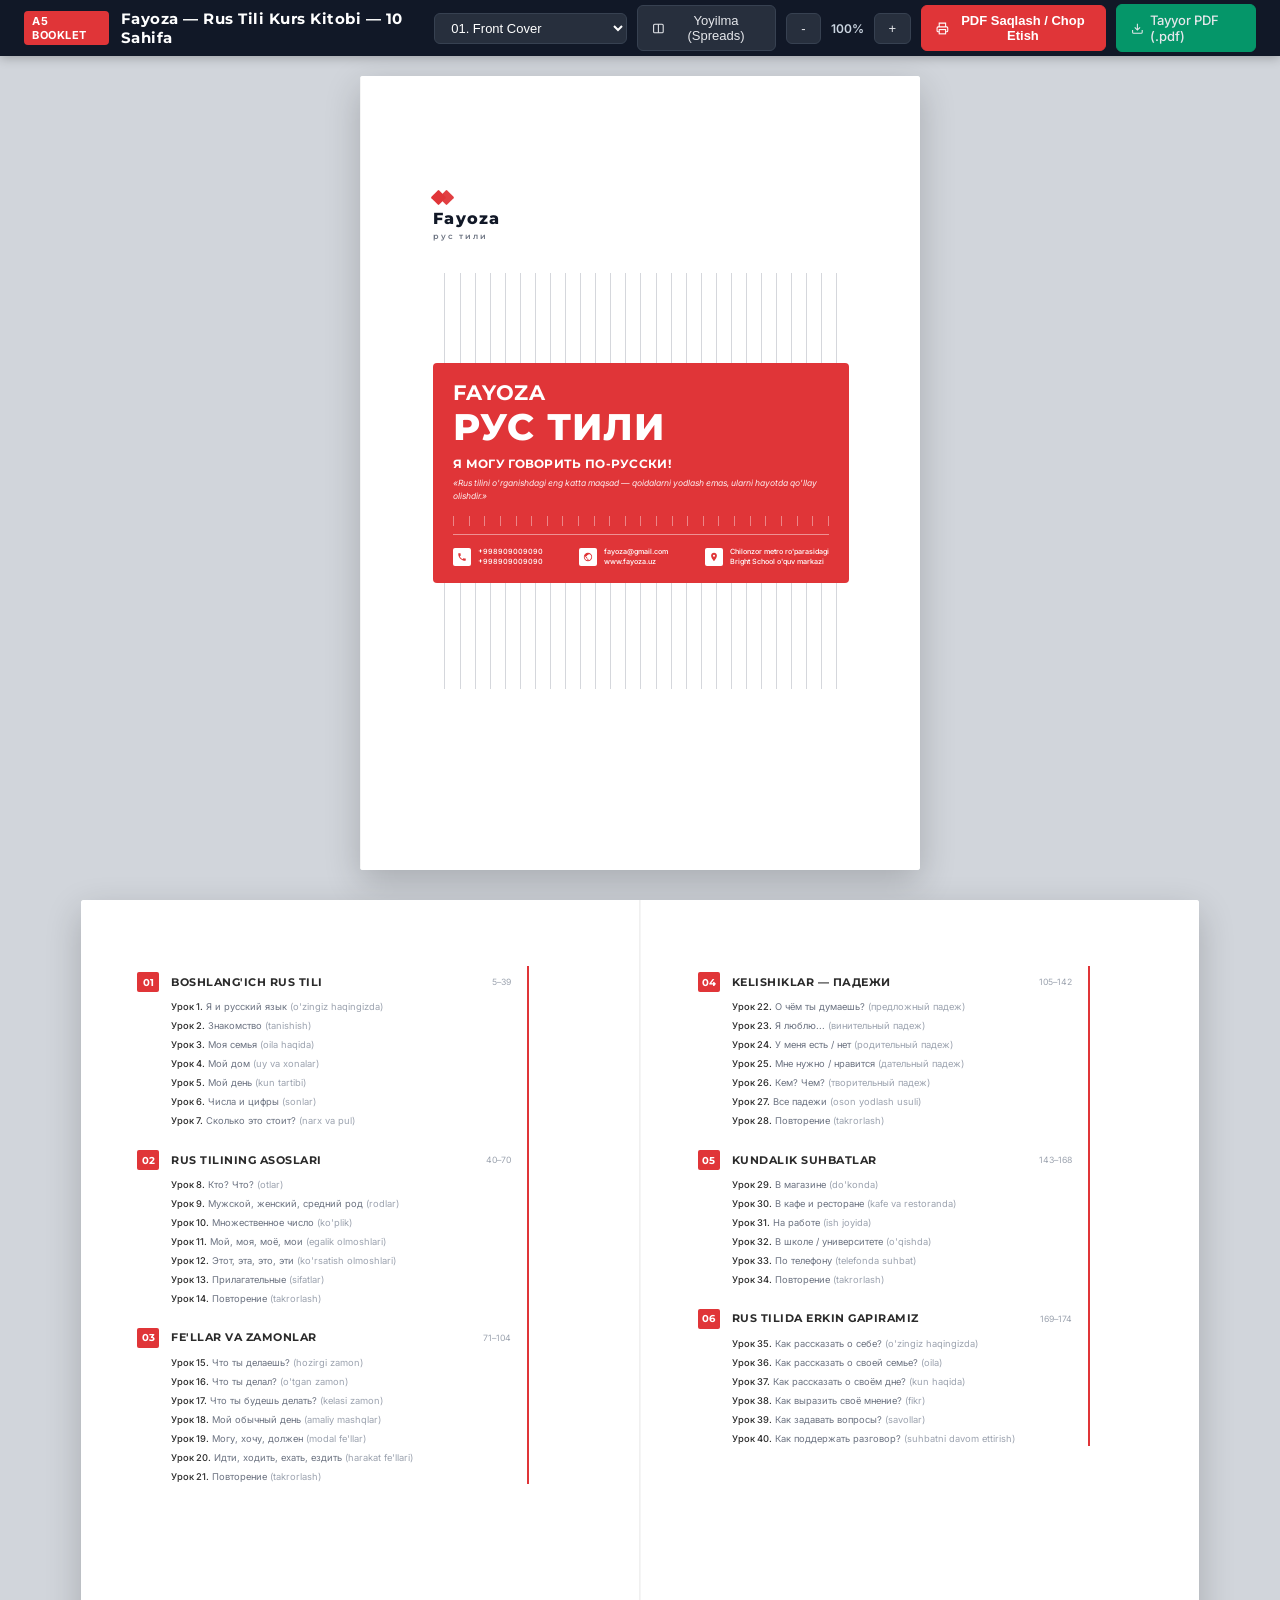
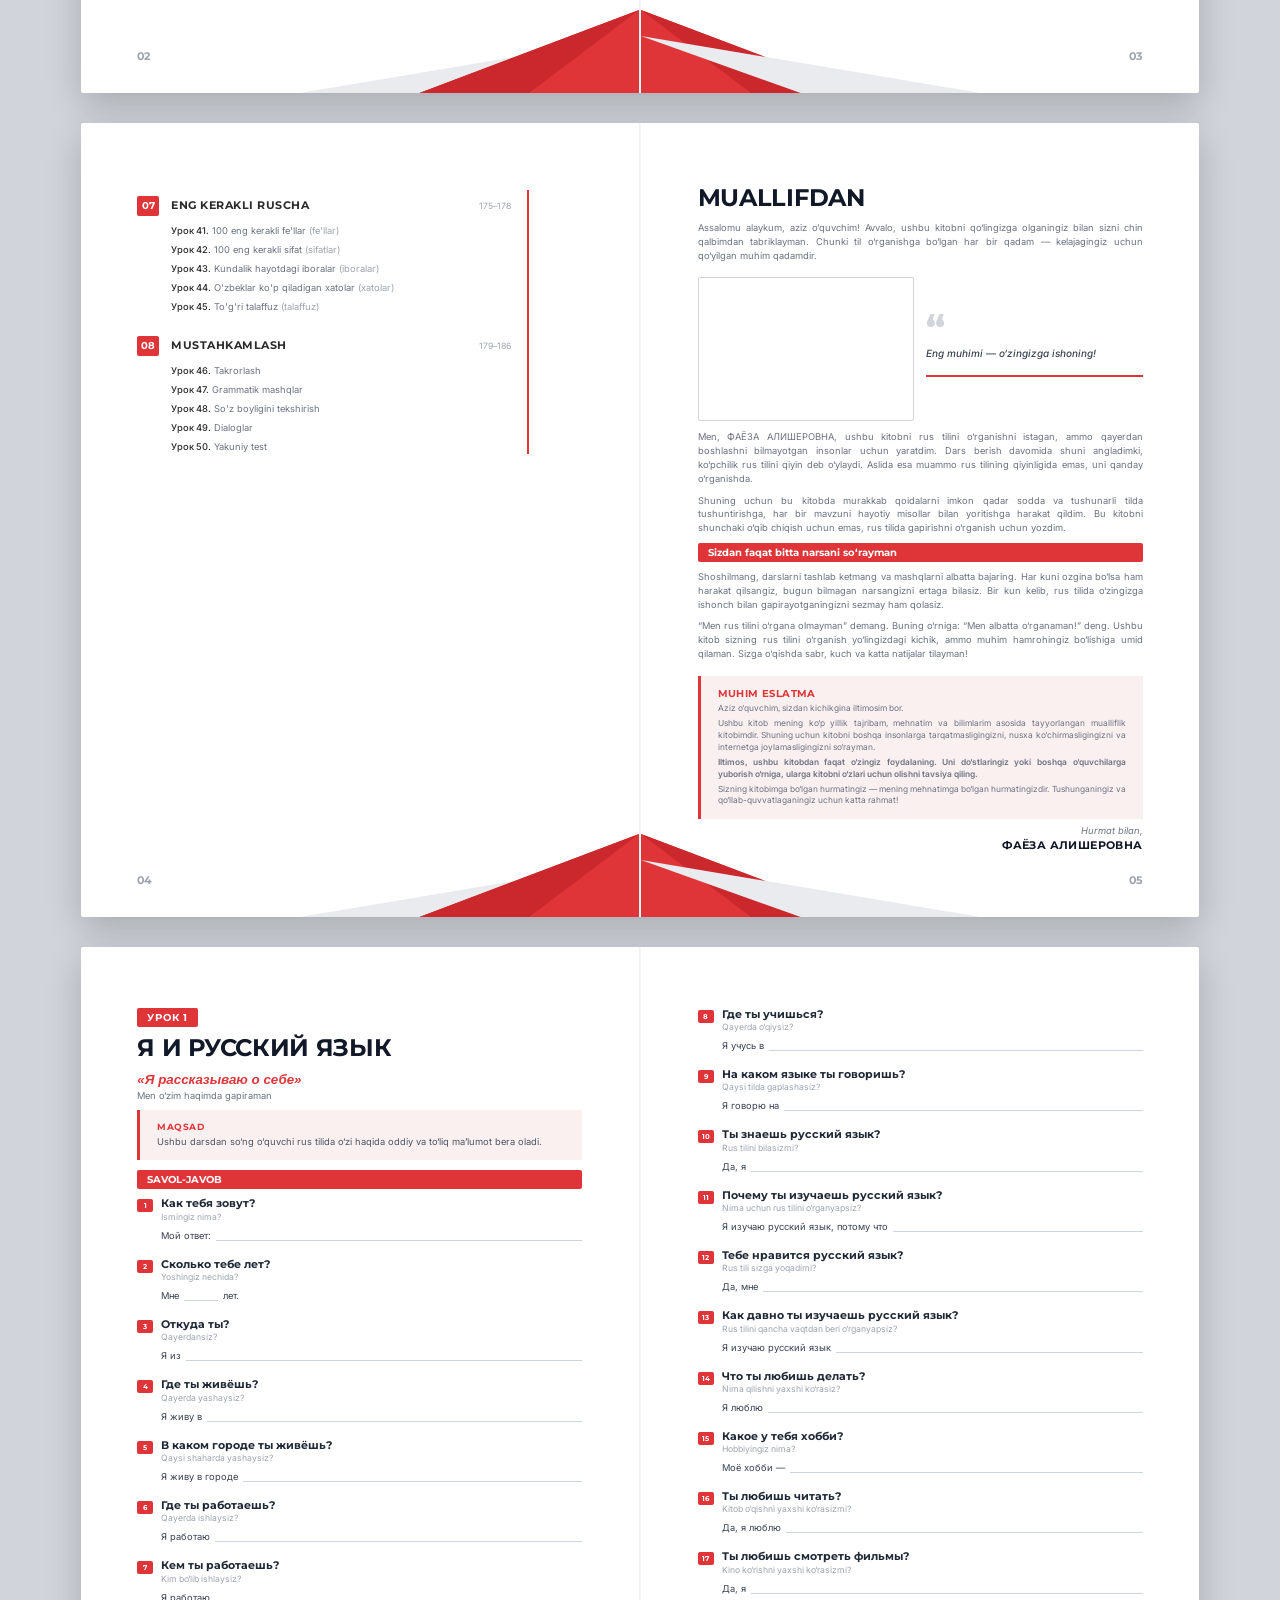
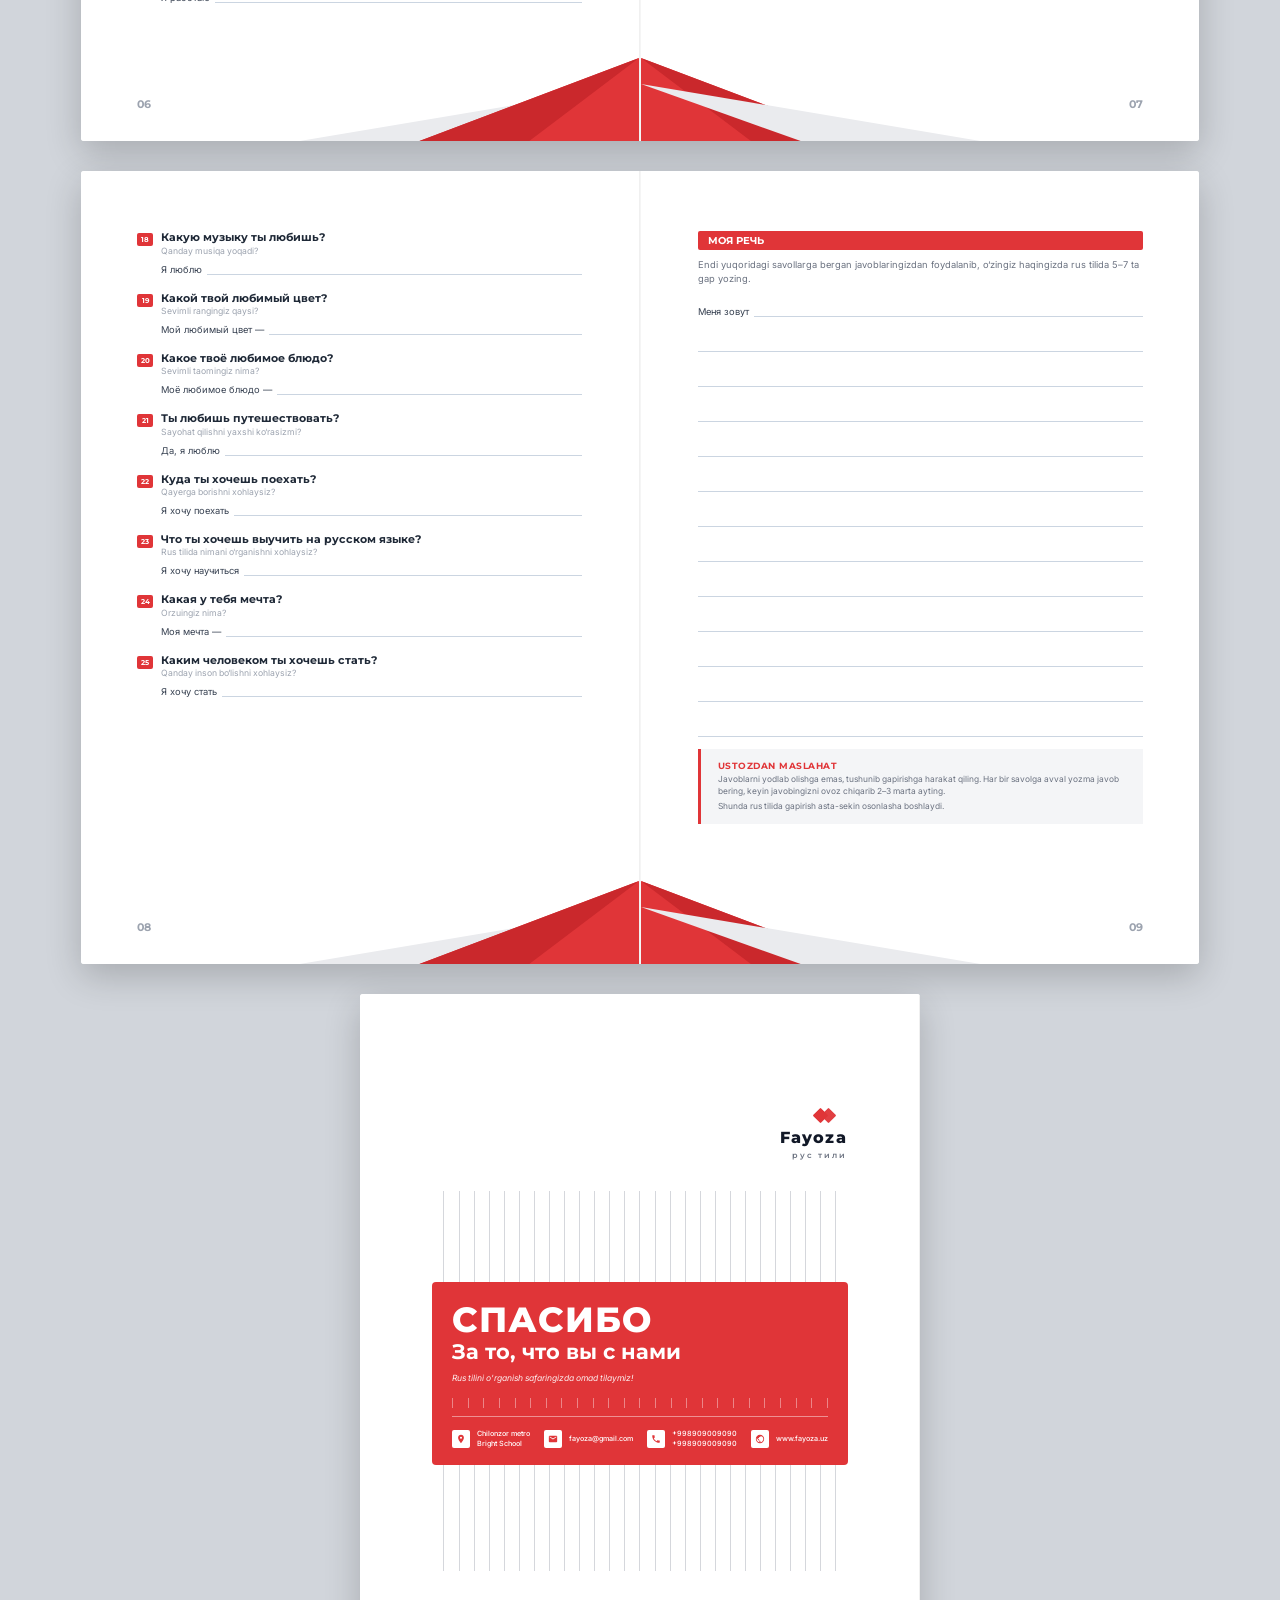
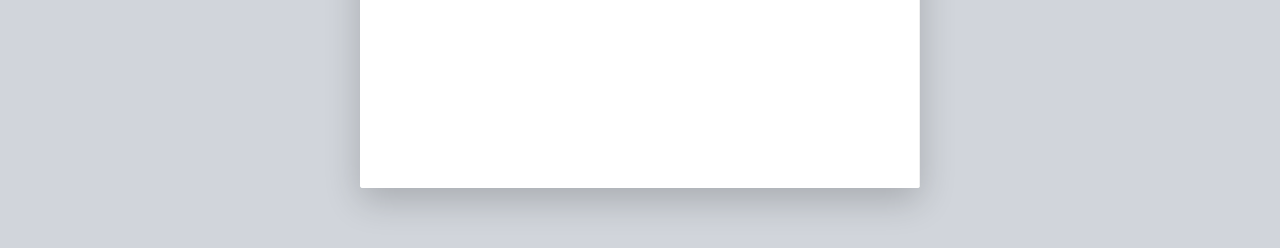
==== commit 22da5009: "feat: 1-dars — «Я и русский язык» 25 ta savol-javob mashqi (ruscha savol, o'zbekcha tarjima va yozis" ====
--- a/index.html
+++ b/index.html
@@ -3,7 +3,7 @@
 <head>
   <meta charset="UTF-8">
   <meta name="viewport" content="width=device-width, initial-scale=1.0">
-  <title>Fayoza — Rus Tili Kurs Kitobi — A5 Format (6 Pages)</title>
+  <title>Fayoza — Rus Tili Kurs Kitobi — A5 Format (10 Pages)</title>
   <link rel="stylesheet" href="styles/booklet.css">
 </head>
 <body>
@@ -14,7 +14,7 @@
   <header class="controls-header no-print">
     <div class="title-area">
       <span class="badge">A5 BOOKLET</span>
-      <h1>Fayoza — Rus Tili Kurs Kitobi — 6 Sahifa</h1>
+      <h1>Fayoza — Rus Tili Kurs Kitobi — 10 Sahifa</h1>
     </div>
 
     <div class="btn-group">
@@ -25,7 +25,11 @@
         <option value="page-3">03. Reja (4-6-modul)</option>
         <option value="page-4">04. Reja (7-8-modul)</option>
         <option value="page-5">05. Muallifdan</option>
-        <option value="page-6">06. Back Cover</option>
+        <option value="page-6">06. Урок 1 — savol-javob</option>
+        <option value="page-7">07. Урок 1 — savol-javob</option>
+        <option value="page-8">08. Урок 1 — savol-javob</option>
+        <option value="page-9">09. Урок 1 — Моя речь</option>
+        <option value="page-10">10. Back Cover</option>
       </select>
 
       <!-- Toggle View Mode -->
@@ -402,10 +406,307 @@
 
 
     <!-- ==========================================================
-         PAGE 6: BACK COVER
+         SPREAD 4: PAGE 6 & PAGE 7 (УРОК 1)
          ========================================================== -->
     <div class="spread-wrapper" id="spread-4">
-      <section class="page page-cover left-page" id="page-6">
+      <section class="page left-page" id="page-6">
+        <div class="lesson-eyebrow">УРОК 1</div>
+        <h1 class="page-title">Я И РУССКИЙ ЯЗЫК</h1>
+        <div class="lesson-sub-ru">«Я рассказываю о себе»</div>
+        <div class="lesson-sub-uz">Men o‘zim haqimda gapiraman</div>
+
+        <div class="goal-box">
+          <div class="goal-title">MAQSAD</div>
+          <div class="goal-text">Ushbu darsdan so‘ng o‘quvchi rus tilida o‘zi haqida oddiy va to‘liq ma’lumot bera oladi.</div>
+        </div>
+
+        <div class="badge-tag">SAVOL-JAVOB</div>
+          <div class="q-item">
+            <div class="q-num">1</div>
+            <div class="q-body">
+              <div class="q-ru">Как тебя зовут?</div>
+              <div class="q-uz">Ismingiz nima?</div>
+              <div class="q-answer"><span>Мой ответ:</span><span class="write-line"></span></div>
+            </div>
+          </div>
+          <div class="q-item">
+            <div class="q-num">2</div>
+            <div class="q-body">
+              <div class="q-ru">Сколько тебе лет?</div>
+              <div class="q-uz">Yoshingiz nechida?</div>
+              <div class="q-answer"><span>Мне</span><span class="write-line short"></span><span>лет.</span></div>
+            </div>
+          </div>
+          <div class="q-item">
+            <div class="q-num">3</div>
+            <div class="q-body">
+              <div class="q-ru">Откуда ты?</div>
+              <div class="q-uz">Qayerdansiz?</div>
+              <div class="q-answer"><span>Я из</span><span class="write-line"></span></div>
+            </div>
+          </div>
+          <div class="q-item">
+            <div class="q-num">4</div>
+            <div class="q-body">
+              <div class="q-ru">Где ты живёшь?</div>
+              <div class="q-uz">Qayerda yashaysiz?</div>
+              <div class="q-answer"><span>Я живу в</span><span class="write-line"></span></div>
+            </div>
+          </div>
+          <div class="q-item">
+            <div class="q-num">5</div>
+            <div class="q-body">
+              <div class="q-ru">В каком городе ты живёшь?</div>
+              <div class="q-uz">Qaysi shaharda yashaysiz?</div>
+              <div class="q-answer"><span>Я живу в городе</span><span class="write-line"></span></div>
+            </div>
+          </div>
+          <div class="q-item">
+            <div class="q-num">6</div>
+            <div class="q-body">
+              <div class="q-ru">Где ты работаешь?</div>
+              <div class="q-uz">Qayerda ishlaysiz?</div>
+              <div class="q-answer"><span>Я работаю</span><span class="write-line"></span></div>
+            </div>
+          </div>
+          <div class="q-item">
+            <div class="q-num">7</div>
+            <div class="q-body">
+              <div class="q-ru">Кем ты работаешь?</div>
+              <div class="q-uz">Kim bo‘lib ishlaysiz?</div>
+              <div class="q-answer"><span>Я работаю</span><span class="write-line"></span></div>
+            </div>
+          </div>
+
+        <div class="page-number">06</div>
+
+        <!-- Left Page Bottom Geometric Facet -->
+        <svg class="bottom-facet" viewBox="0 0 340 80" preserveAspectRatio="none">
+          <polygon points="0,80 180,80 340,25 0,80" fill="#eaebee"/>
+          <polygon points="120,80 340,80 340,0" fill="#e03538"/>
+          <polygon points="120,80 230,80 340,0" fill="#ca282c"/>
+        </svg>
+      </section>
+
+      <section class="page right-page" id="page-7">
+          <div class="q-item">
+            <div class="q-num">8</div>
+            <div class="q-body">
+              <div class="q-ru">Где ты учишься?</div>
+              <div class="q-uz">Qayerda o‘qiysiz?</div>
+              <div class="q-answer"><span>Я учусь в</span><span class="write-line"></span></div>
+            </div>
+          </div>
+          <div class="q-item">
+            <div class="q-num">9</div>
+            <div class="q-body">
+              <div class="q-ru">На каком языке ты говоришь?</div>
+              <div class="q-uz">Qaysi tilda gaplashasiz?</div>
+              <div class="q-answer"><span>Я говорю на</span><span class="write-line"></span></div>
+            </div>
+          </div>
+          <div class="q-item">
+            <div class="q-num">10</div>
+            <div class="q-body">
+              <div class="q-ru">Ты знаешь русский язык?</div>
+              <div class="q-uz">Rus tilini bilasizmi?</div>
+              <div class="q-answer"><span>Да, я</span><span class="write-line"></span></div>
+            </div>
+          </div>
+          <div class="q-item">
+            <div class="q-num">11</div>
+            <div class="q-body">
+              <div class="q-ru">Почему ты изучаешь русский язык?</div>
+              <div class="q-uz">Nima uchun rus tilini o‘rganyapsiz?</div>
+              <div class="q-answer"><span>Я изучаю русский язык, потому что</span><span class="write-line"></span></div>
+            </div>
+          </div>
+          <div class="q-item">
+            <div class="q-num">12</div>
+            <div class="q-body">
+              <div class="q-ru">Тебе нравится русский язык?</div>
+              <div class="q-uz">Rus tili sizga yoqadimi?</div>
+              <div class="q-answer"><span>Да, мне</span><span class="write-line"></span></div>
+            </div>
+          </div>
+          <div class="q-item">
+            <div class="q-num">13</div>
+            <div class="q-body">
+              <div class="q-ru">Как давно ты изучаешь русский язык?</div>
+              <div class="q-uz">Rus tilini qancha vaqtdan beri o‘rganyapsiz?</div>
+              <div class="q-answer"><span>Я изучаю русский язык</span><span class="write-line"></span></div>
+            </div>
+          </div>
+          <div class="q-item">
+            <div class="q-num">14</div>
+            <div class="q-body">
+              <div class="q-ru">Что ты любишь делать?</div>
+              <div class="q-uz">Nima qilishni yaxshi ko‘rasiz?</div>
+              <div class="q-answer"><span>Я люблю</span><span class="write-line"></span></div>
+            </div>
+          </div>
+          <div class="q-item">
+            <div class="q-num">15</div>
+            <div class="q-body">
+              <div class="q-ru">Какое у тебя хобби?</div>
+              <div class="q-uz">Hobbiyingiz nima?</div>
+              <div class="q-answer"><span>Моё хобби —</span><span class="write-line"></span></div>
+            </div>
+          </div>
+          <div class="q-item">
+            <div class="q-num">16</div>
+            <div class="q-body">
+              <div class="q-ru">Ты любишь читать?</div>
+              <div class="q-uz">Kitob o‘qishni yaxshi ko‘rasizmi?</div>
+              <div class="q-answer"><span>Да, я люблю</span><span class="write-line"></span></div>
+            </div>
+          </div>
+          <div class="q-item">
+            <div class="q-num">17</div>
+            <div class="q-body">
+              <div class="q-ru">Ты любишь смотреть фильмы?</div>
+              <div class="q-uz">Kino ko‘rishni yaxshi ko‘rasizmi?</div>
+              <div class="q-answer"><span>Да, я</span><span class="write-line"></span></div>
+            </div>
+          </div>
+
+        <div class="page-number">07</div>
+
+        <!-- Right Page Bottom Geometric Facet -->
+        <svg class="bottom-facet" viewBox="0 0 340 80" preserveAspectRatio="none">
+          <polygon points="0,0 0,80 220,80" fill="#e03538"/>
+          <polygon points="0,0 110,80 220,80" fill="#ca282c"/>
+          <polygon points="0,25 160,80 340,80" fill="#eaebee"/>
+        </svg>
+      </section>
+    </div>
+
+
+    <!-- ==========================================================
+         SPREAD 5: PAGE 8 & PAGE 9 (УРОК 1)
+         ========================================================== -->
+    <div class="spread-wrapper" id="spread-5">
+      <section class="page left-page" id="page-8">
+          <div class="q-item">
+            <div class="q-num">18</div>
+            <div class="q-body">
+              <div class="q-ru">Какую музыку ты любишь?</div>
+              <div class="q-uz">Qanday musiqa yoqadi?</div>
+              <div class="q-answer"><span>Я люблю</span><span class="write-line"></span></div>
+            </div>
+          </div>
+          <div class="q-item">
+            <div class="q-num">19</div>
+            <div class="q-body">
+              <div class="q-ru">Какой твой любимый цвет?</div>
+              <div class="q-uz">Sevimli rangingiz qaysi?</div>
+              <div class="q-answer"><span>Мой любимый цвет —</span><span class="write-line"></span></div>
+            </div>
+          </div>
+          <div class="q-item">
+            <div class="q-num">20</div>
+            <div class="q-body">
+              <div class="q-ru">Какое твоё любимое блюдо?</div>
+              <div class="q-uz">Sevimli taomingiz nima?</div>
+              <div class="q-answer"><span>Моё любимое блюдо —</span><span class="write-line"></span></div>
+            </div>
+          </div>
+          <div class="q-item">
+            <div class="q-num">21</div>
+            <div class="q-body">
+              <div class="q-ru">Ты любишь путешествовать?</div>
+              <div class="q-uz">Sayohat qilishni yaxshi ko‘rasizmi?</div>
+              <div class="q-answer"><span>Да, я люблю</span><span class="write-line"></span></div>
+            </div>
+          </div>
+          <div class="q-item">
+            <div class="q-num">22</div>
+            <div class="q-body">
+              <div class="q-ru">Куда ты хочешь поехать?</div>
+              <div class="q-uz">Qayerga borishni xohlaysiz?</div>
+              <div class="q-answer"><span>Я хочу поехать</span><span class="write-line"></span></div>
+            </div>
+          </div>
+          <div class="q-item">
+            <div class="q-num">23</div>
+            <div class="q-body">
+              <div class="q-ru">Что ты хочешь выучить на русском языке?</div>
+              <div class="q-uz">Rus tilida nimani o‘rganishni xohlaysiz?</div>
+              <div class="q-answer"><span>Я хочу научиться</span><span class="write-line"></span></div>
+            </div>
+          </div>
+          <div class="q-item">
+            <div class="q-num">24</div>
+            <div class="q-body">
+              <div class="q-ru">Какая у тебя мечта?</div>
+              <div class="q-uz">Orzuingiz nima?</div>
+              <div class="q-answer"><span>Моя мечта —</span><span class="write-line"></span></div>
+            </div>
+          </div>
+          <div class="q-item">
+            <div class="q-num">25</div>
+            <div class="q-body">
+              <div class="q-ru">Каким человеком ты хочешь стать?</div>
+              <div class="q-uz">Qanday inson bo‘lishni xohlaysiz?</div>
+              <div class="q-answer"><span>Я хочу стать</span><span class="write-line"></span></div>
+            </div>
+          </div>
+
+        <div class="page-number">08</div>
+
+        <!-- Left Page Bottom Geometric Facet -->
+        <svg class="bottom-facet" viewBox="0 0 340 80" preserveAspectRatio="none">
+          <polygon points="0,80 180,80 340,25 0,80" fill="#eaebee"/>
+          <polygon points="120,80 340,80 340,0" fill="#e03538"/>
+          <polygon points="120,80 230,80 340,0" fill="#ca282c"/>
+        </svg>
+      </section>
+
+      <section class="page right-page" id="page-9">
+        <div class="badge-tag">МОЯ РЕЧЬ</div>
+        <p class="body-text" style="text-align:left;">
+          Endi yuqoridagi savollarga bergan javoblaringizdan foydalanib, o‘zingiz haqingizda rus tilida 5–7 ta gap yozing.
+        </p>
+
+        <div class="q-answer" style="margin-top:10px;"><span>Меня зовут</span><span class="write-line"></span></div>
+        <div class="write-rows">
+          <div class="write-line"></div>
+          <div class="write-line"></div>
+          <div class="write-line"></div>
+          <div class="write-line"></div>
+          <div class="write-line"></div>
+          <div class="write-line"></div>
+          <div class="write-line"></div>
+          <div class="write-line"></div>
+          <div class="write-line"></div>
+          <div class="write-line"></div>
+          <div class="write-line"></div>
+          <div class="write-line"></div>
+        </div>
+
+        <div class="advice-box">
+          <div class="advice-title">USTOZDAN MASLAHAT</div>
+          <p class="body-text-sm">Javoblarni yodlab olishga emas, tushunib gapirishga harakat qiling. Har bir savolga avval yozma javob bering, keyin javobingizni ovoz chiqarib 2–3 marta ayting.</p>
+          <p class="body-text-sm">Shunda rus tilida gapirish asta-sekin osonlasha boshlaydi.</p>
+        </div>
+
+        <div class="page-number">09</div>
+
+        <!-- Right Page Bottom Geometric Facet -->
+        <svg class="bottom-facet" viewBox="0 0 340 80" preserveAspectRatio="none">
+          <polygon points="0,0 0,80 220,80" fill="#e03538"/>
+          <polygon points="0,0 110,80 220,80" fill="#ca282c"/>
+          <polygon points="0,25 160,80 340,80" fill="#eaebee"/>
+        </svg>
+      </section>
+    </div>
+
+
+    <!-- ==========================================================
+         PAGE 10: BACK COVER
+         ========================================================== -->
+    <div class="spread-wrapper" id="spread-6">
+      <section class="page page-cover left-page" id="page-10">
         <!-- Top Logo: Right-aligned with the card -->
         <div class="cover-top-bar align-right">
           <div class="company-logo align-right">
--- a/styles/booklet.css
+++ b/styles/booklet.css
@@ -641,6 +641,159 @@
 }
 
 /* ============================================================
+   DARS SAHIFALARI (УРОК)
+   ============================================================ */
+.lesson-eyebrow {
+  align-self: flex-start;
+  background: var(--primary-red);
+  color: #ffffff;
+  font-family: var(--font-heading);
+  font-size: 7.5pt;
+  font-weight: 700;
+  letter-spacing: 0.8px;
+  padding: 3px 10px;
+  border-radius: 2px;
+  margin-bottom: 7px;
+}
+
+.lesson-sub-ru {
+  font-family: var(--font-heading);
+  font-size: 10pt;
+  font-weight: 600;
+  font-style: italic;
+  color: var(--primary-red);
+  margin-top: 1px;
+}
+
+.lesson-sub-uz {
+  font-family: var(--font-body);
+  font-size: 7pt;
+  color: var(--text-muted);
+  margin-top: 3px;
+}
+
+.goal-box {
+  background: var(--red-soft);
+  border-left: 3px solid var(--primary-red);
+  padding: 3mm 4.5mm;
+  margin: 9px 0 10px 0;
+}
+
+.goal-title {
+  font-family: var(--font-heading);
+  font-size: 7pt;
+  font-weight: 700;
+  color: var(--primary-red);
+  letter-spacing: 0.5px;
+  margin-bottom: 3px;
+}
+
+.goal-text {
+  font-family: var(--font-body);
+  font-size: 7pt;
+  line-height: 1.45;
+  color: #4b5563;
+}
+
+.q-item {
+  display: flex;
+  gap: 8px;
+  margin-bottom: 17px;
+}
+
+.q-num {
+  width: 16px;
+  height: 13px;
+  background: var(--primary-red);
+  color: #ffffff;
+  font-family: var(--font-heading);
+  font-size: 5.6pt;
+  font-weight: 700;
+  display: flex;
+  align-items: center;
+  justify-content: center;
+  border-radius: 2px;
+  flex-shrink: 0;
+  margin-top: 2px;
+}
+
+.q-body {
+  flex: 1;
+  min-width: 0;
+}
+
+.q-ru {
+  font-family: var(--font-heading);
+  font-size: 8pt;
+  font-weight: 700;
+  color: #1f2937;
+  line-height: 1.25;
+}
+
+.q-uz {
+  font-family: var(--font-body);
+  font-size: 6.5pt;
+  color: var(--text-light);
+  margin-top: 1px;
+}
+
+.q-answer {
+  display: flex;
+  align-items: flex-end;
+  gap: 5px;
+  margin-top: 6px;
+  font-family: var(--font-body);
+  font-size: 7pt;
+  color: #374151;
+}
+
+.write-line {
+  flex: 1;
+  border-bottom: 0.7pt solid #cbd5e1;
+  height: 13px;
+}
+
+.write-line.short {
+  flex: 0 0 34px;
+}
+
+.write-rows {
+  display: flex;
+  flex-direction: column;
+  gap: 22px;
+  margin-top: 22px;
+}
+
+.write-rows .write-line {
+  flex: none;
+  width: 100%;
+}
+
+.advice-box {
+  background: var(--bg-card);
+  border-left: 3px solid var(--primary-red);
+  padding: 3mm 4.5mm;
+  margin-top: 12px;
+}
+
+.advice-title {
+  font-family: var(--font-heading);
+  font-size: 7pt;
+  font-weight: 700;
+  color: var(--primary-red);
+  letter-spacing: 0.5px;
+  margin-bottom: 3px;
+}
+
+.advice-box p {
+  margin-bottom: 3px;
+}
+
+.advice-box p:last-child {
+  margin-bottom: 0;
+}
+
+/* ============================================================
    PAGE 3: INTRODUCTION
    ============================================================ */
 .intro-grid {
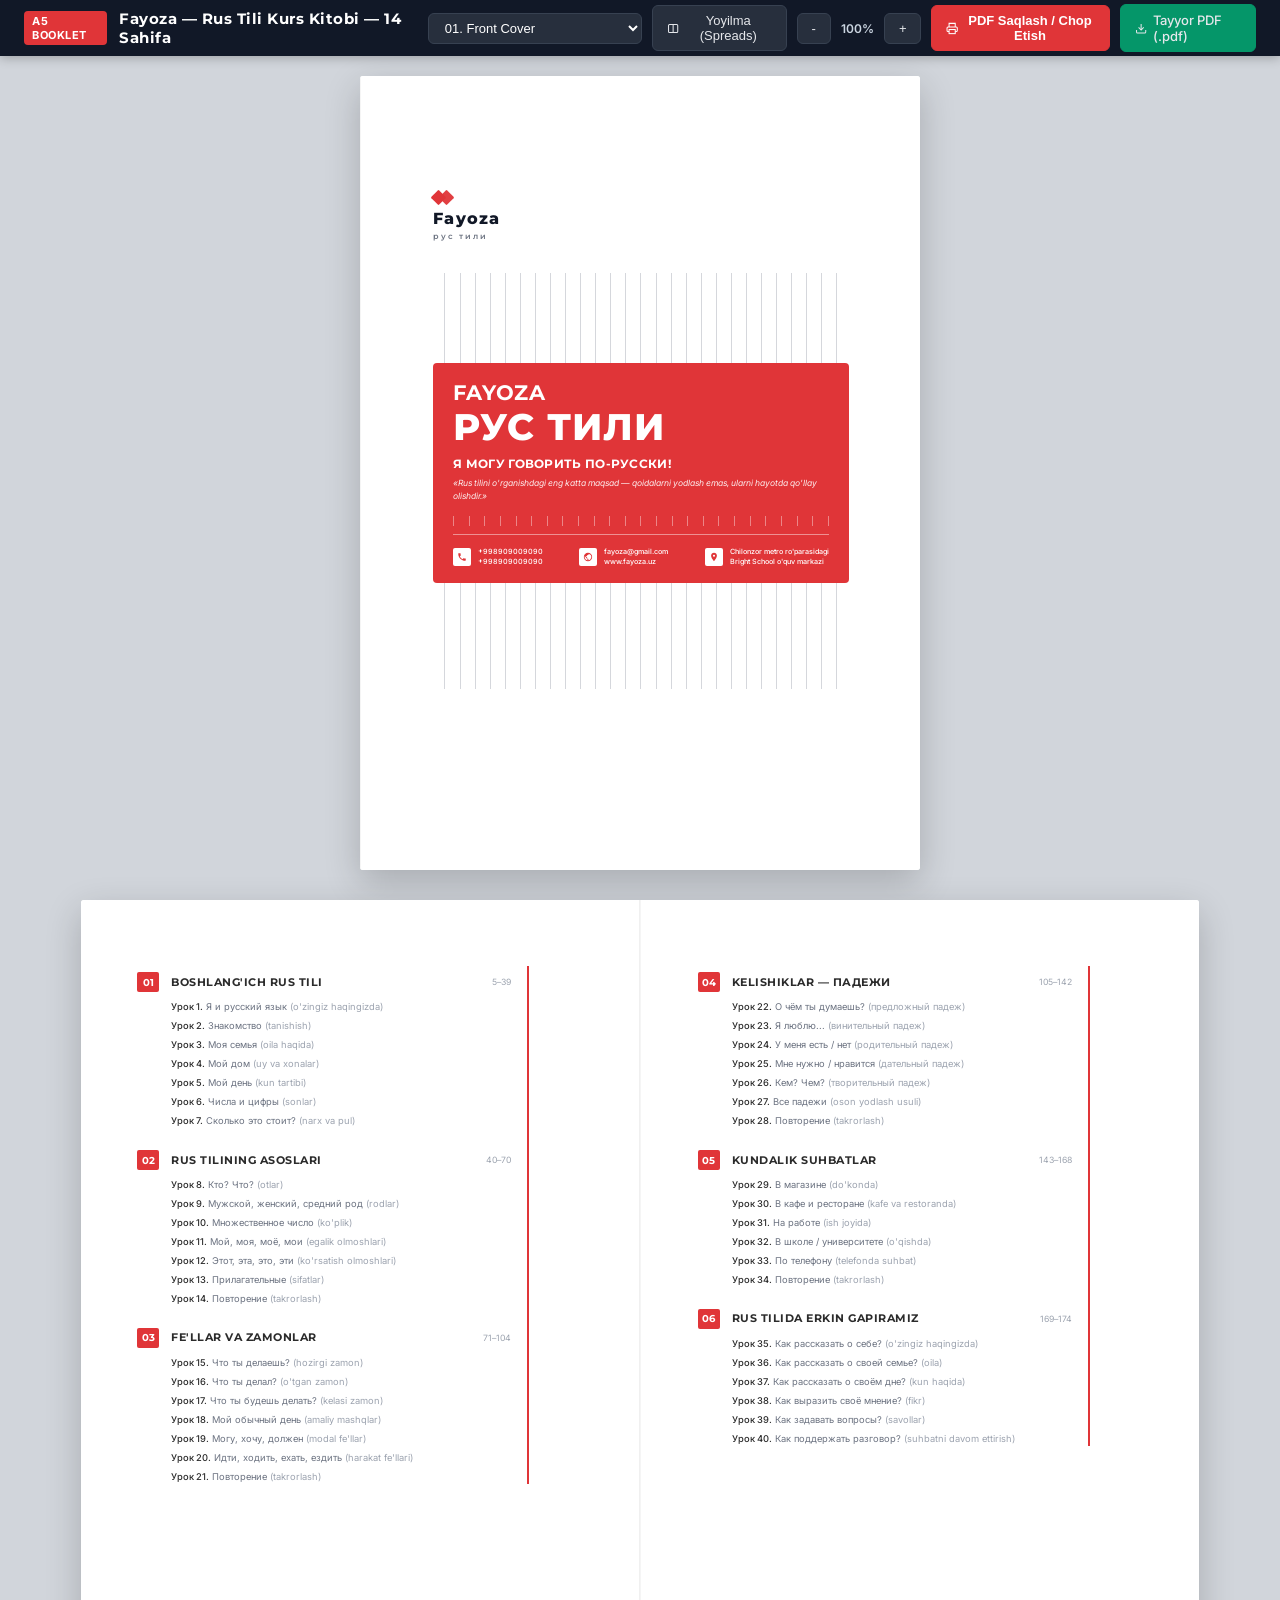
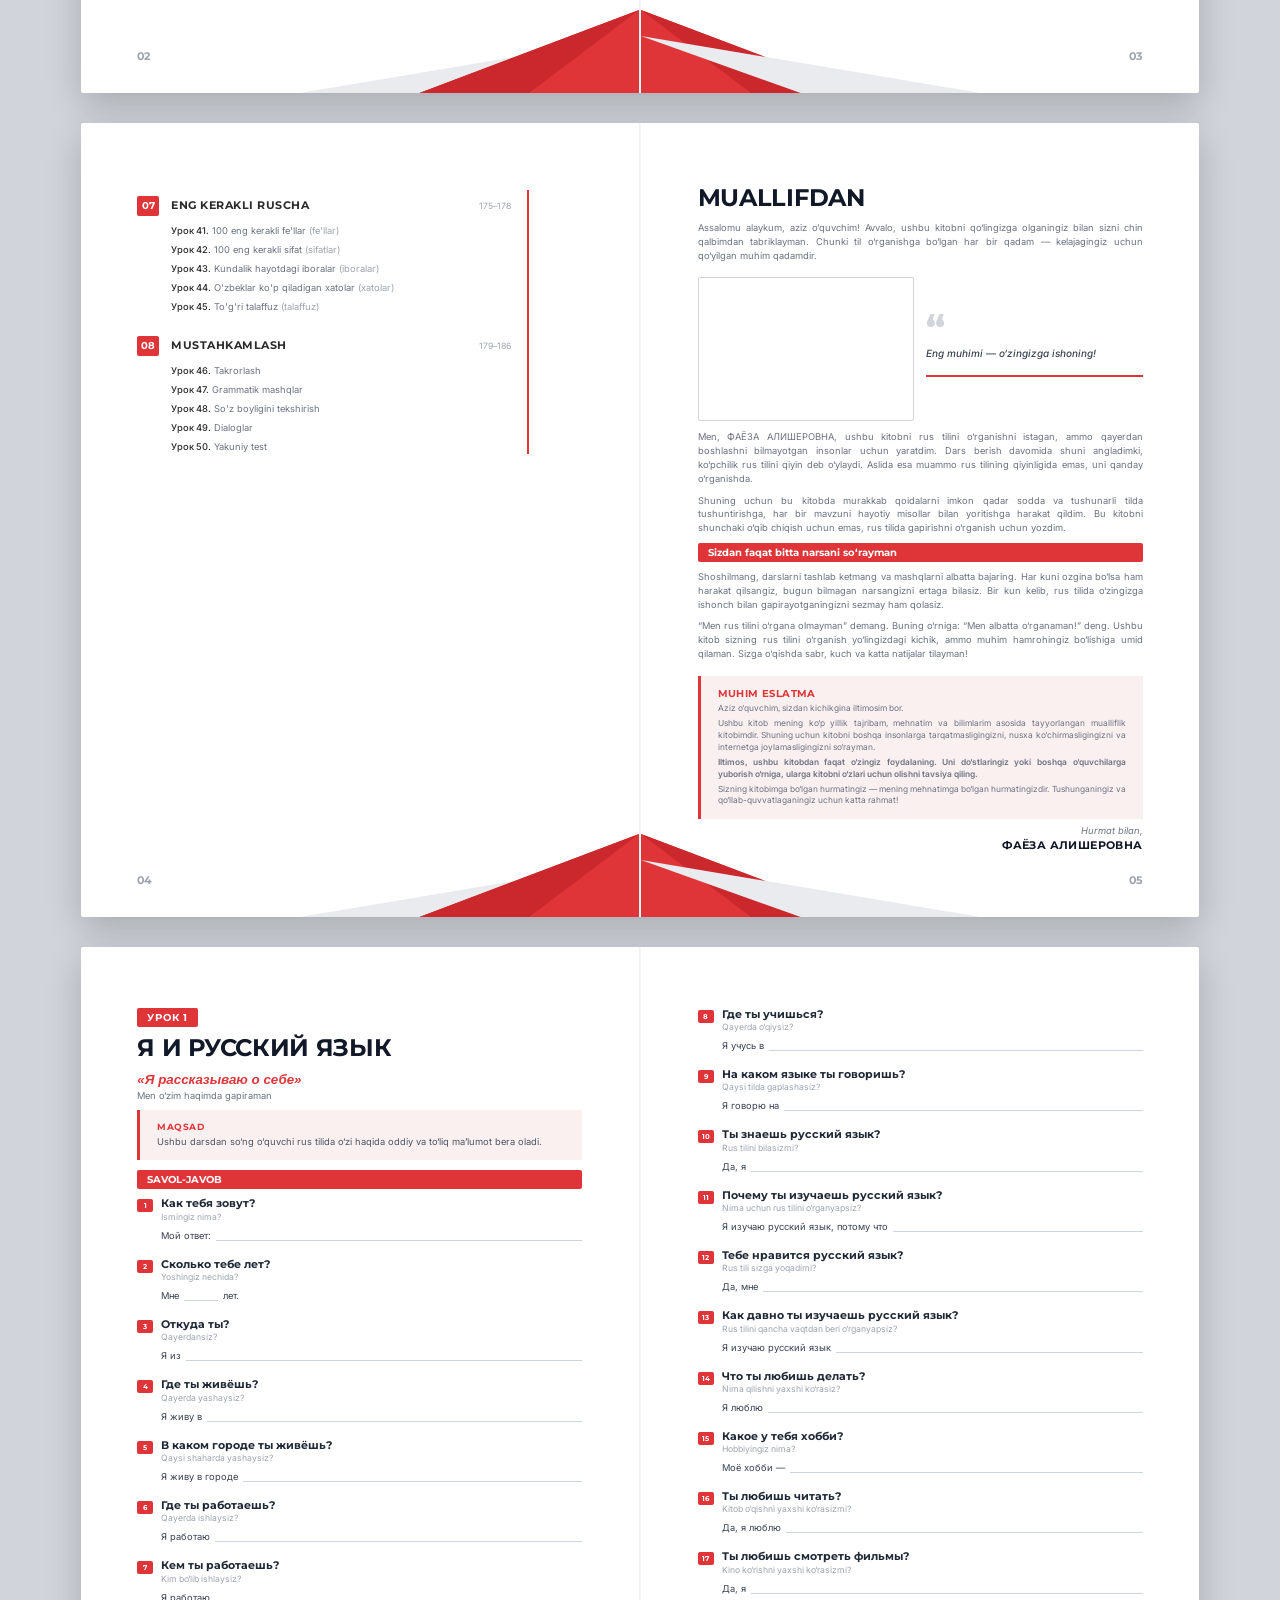
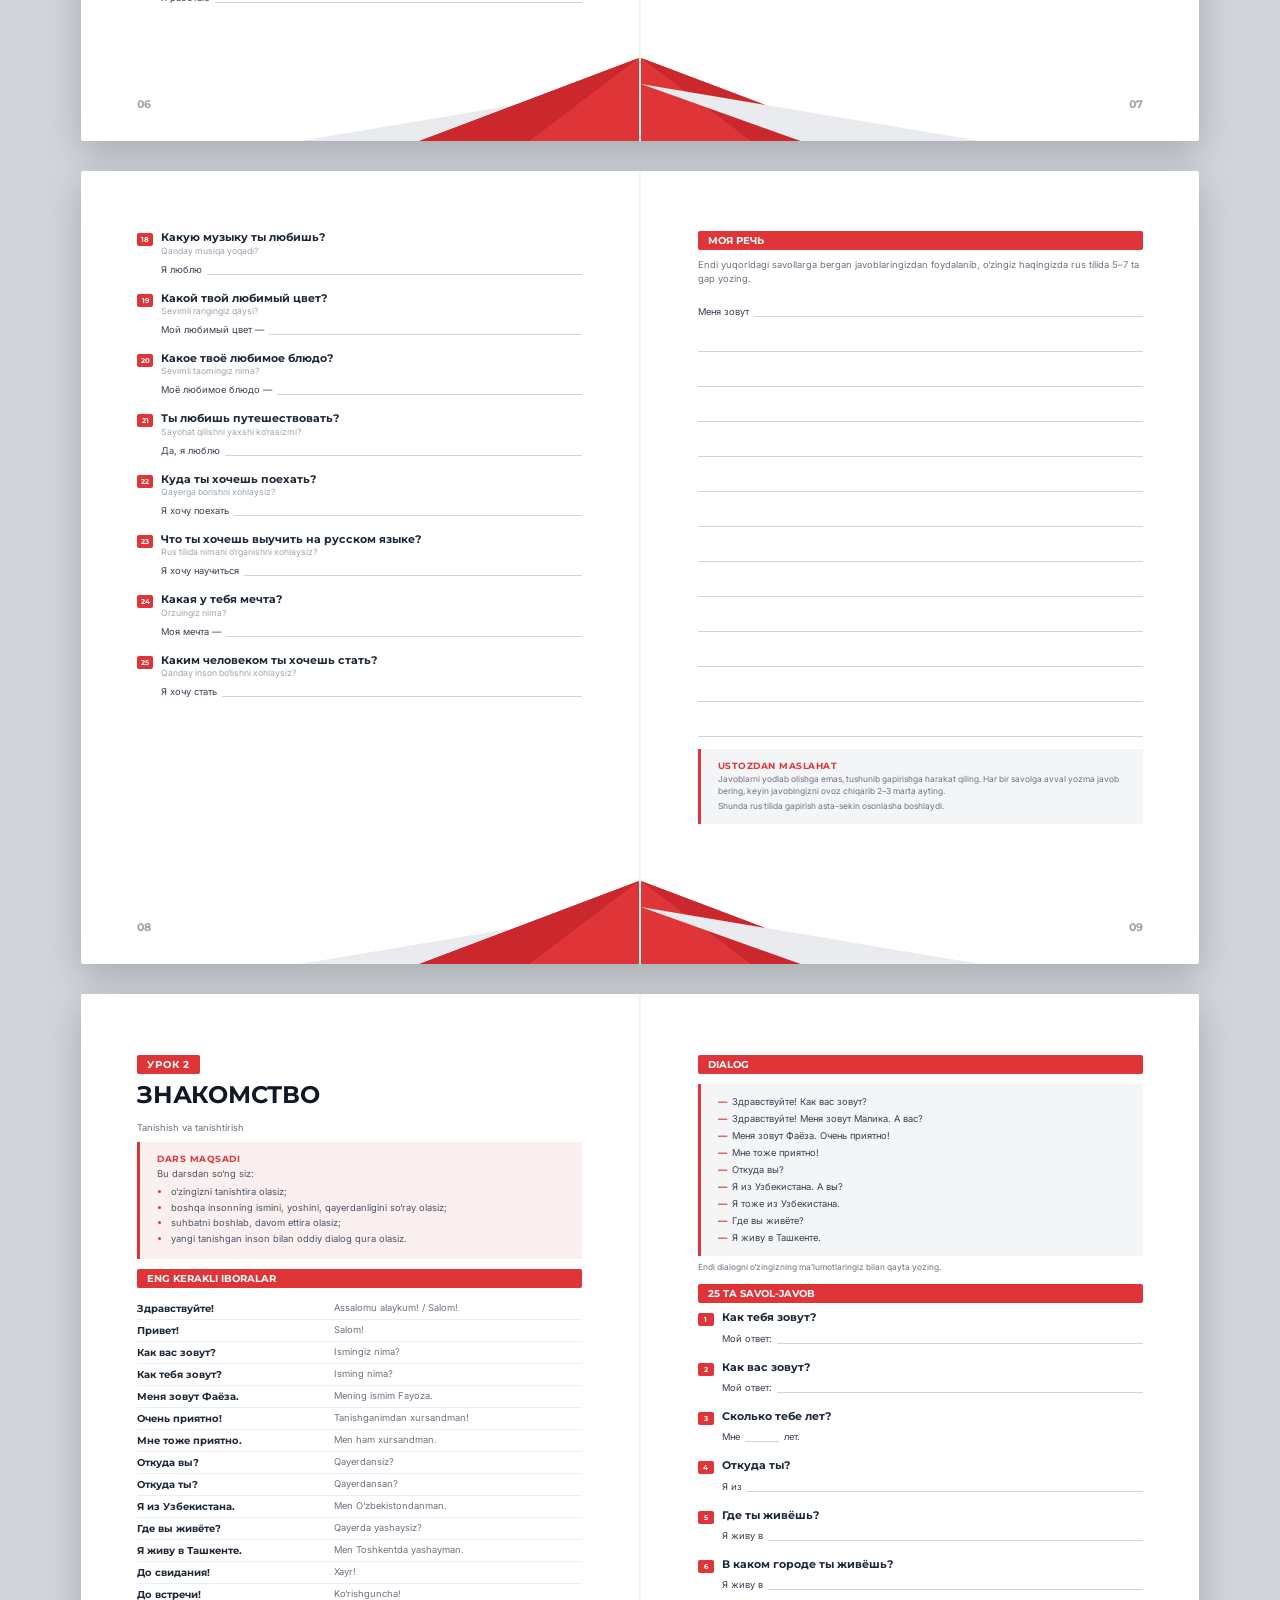
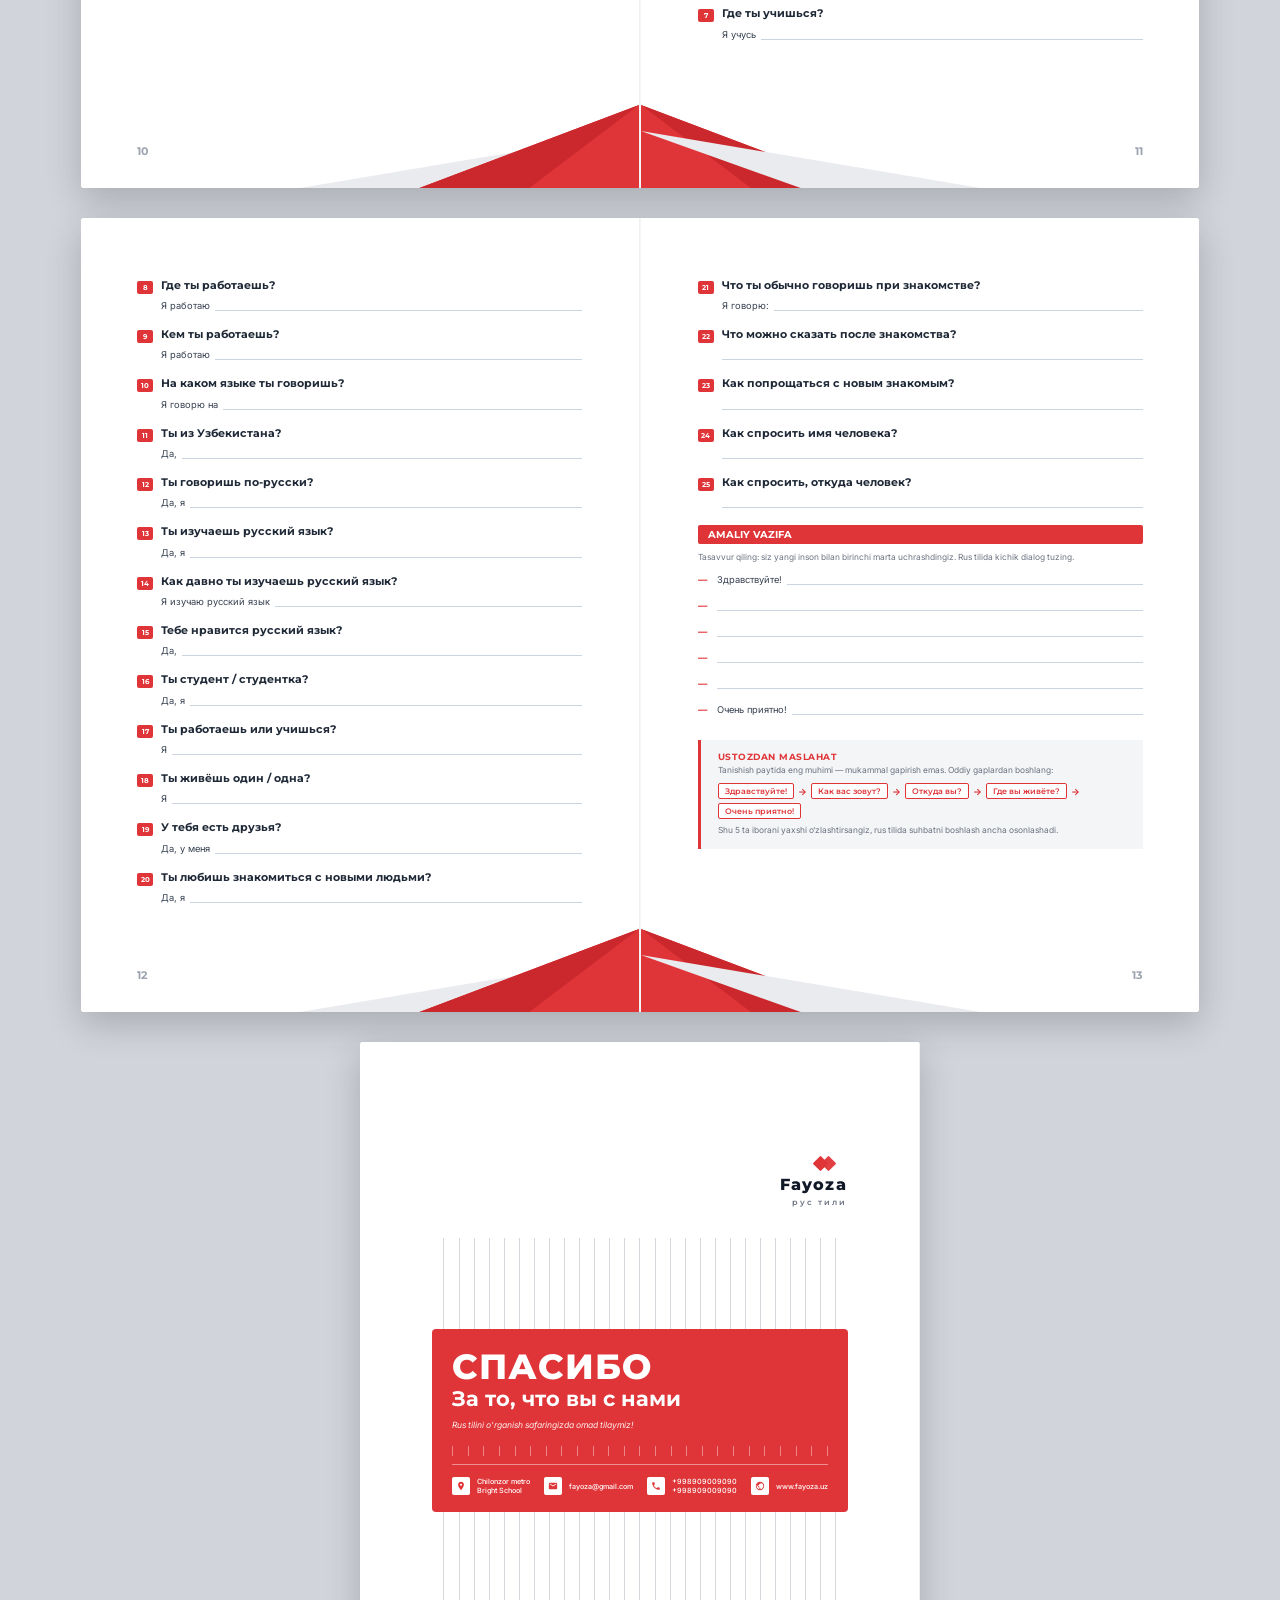
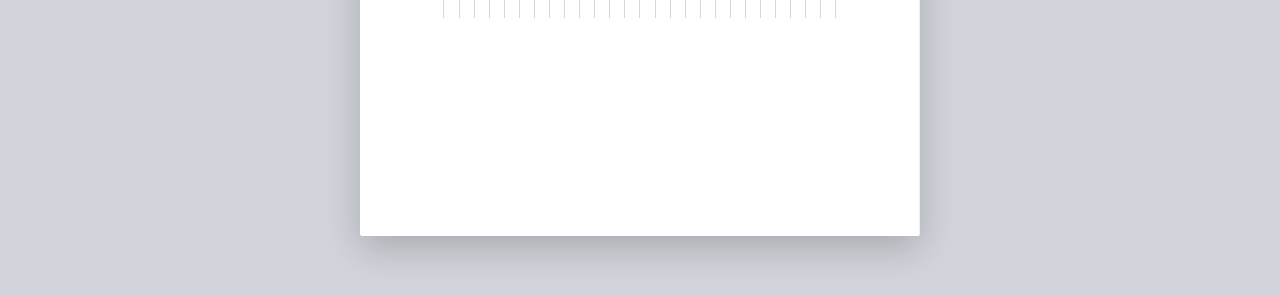
==== commit 37d0222f: "feat: 2-dars — «Знакомство» Eng kerakli 14 ta ibora lug'ati, namuna dialog, 25 ta savol-javob mashqi" ====
--- a/index.html
+++ b/index.html
@@ -3,7 +3,7 @@
 <head>
   <meta charset="UTF-8">
   <meta name="viewport" content="width=device-width, initial-scale=1.0">
-  <title>Fayoza — Rus Tili Kurs Kitobi — A5 Format (10 Pages)</title>
+  <title>Fayoza — Rus Tili Kurs Kitobi — A5 Format (14 Pages)</title>
   <link rel="stylesheet" href="styles/booklet.css">
 </head>
 <body>
@@ -14,7 +14,7 @@
   <header class="controls-header no-print">
     <div class="title-area">
       <span class="badge">A5 BOOKLET</span>
-      <h1>Fayoza — Rus Tili Kurs Kitobi — 10 Sahifa</h1>
+      <h1>Fayoza — Rus Tili Kurs Kitobi — 14 Sahifa</h1>
     </div>
 
     <div class="btn-group">
@@ -29,7 +29,11 @@
         <option value="page-7">07. Урок 1 — savol-javob</option>
         <option value="page-8">08. Урок 1 — savol-javob</option>
         <option value="page-9">09. Урок 1 — Моя речь</option>
-        <option value="page-10">10. Back Cover</option>
+        <option value="page-10">10. Урок 2 — iboralar</option>
+        <option value="page-11">11. Урок 2 — dialog, savollar</option>
+        <option value="page-12">12. Урок 2 — savol-javob</option>
+        <option value="page-13">13. Урок 2 — amaliy vazifa</option>
+        <option value="page-14">14. Back Cover</option>
       </select>
 
       <!-- Toggle View Mode -->
@@ -703,10 +707,334 @@
 
 
     <!-- ==========================================================
-         PAGE 10: BACK COVER
+         SPREAD 6: PAGE 10 & PAGE 11 (УРОК 2)
          ========================================================== -->
     <div class="spread-wrapper" id="spread-6">
-      <section class="page page-cover left-page" id="page-10">
+      <section class="page left-page" id="page-10">
+        <div class="lesson-eyebrow">УРОК 2</div>
+        <h1 class="page-title">ЗНАКОМСТВО</h1>
+        <div class="lesson-sub-uz">Tanishish va tanishtirish</div>
+
+        <div class="goal-box">
+          <div class="goal-title">DARS MAQSADI</div>
+          <div class="goal-text">Bu darsdan so‘ng siz:</div>
+          <ul class="goal-list">
+            <li>o‘zingizni tanishtira olasiz;</li>
+            <li>boshqa insonning ismini, yoshini, qayerdanligini so‘ray olasiz;</li>
+            <li>suhbatni boshlab, davom ettira olasiz;</li>
+            <li>yangi tanishgan inson bilan oddiy dialog qura olasiz.</li>
+          </ul>
+        </div>
+
+        <div class="badge-tag">ENG KERAKLI IBORALAR</div>
+        <div class="phrase-table">
+          <div class="phrase-row"><div class="phrase-ru">Здравствуйте!</div><div class="phrase-uz">Assalomu alaykum! / Salom!</div></div>
+          <div class="phrase-row"><div class="phrase-ru">Привет!</div><div class="phrase-uz">Salom!</div></div>
+          <div class="phrase-row"><div class="phrase-ru">Как вас зовут?</div><div class="phrase-uz">Ismingiz nima?</div></div>
+          <div class="phrase-row"><div class="phrase-ru">Как тебя зовут?</div><div class="phrase-uz">Isming nima?</div></div>
+          <div class="phrase-row"><div class="phrase-ru">Меня зовут Фаёза.</div><div class="phrase-uz">Mening ismim Fayoza.</div></div>
+          <div class="phrase-row"><div class="phrase-ru">Очень приятно!</div><div class="phrase-uz">Tanishganimdan xursandman!</div></div>
+          <div class="phrase-row"><div class="phrase-ru">Мне тоже приятно.</div><div class="phrase-uz">Men ham xursandman.</div></div>
+          <div class="phrase-row"><div class="phrase-ru">Откуда вы?</div><div class="phrase-uz">Qayerdansiz?</div></div>
+          <div class="phrase-row"><div class="phrase-ru">Откуда ты?</div><div class="phrase-uz">Qayerdansan?</div></div>
+          <div class="phrase-row"><div class="phrase-ru">Я из Узбекистана.</div><div class="phrase-uz">Men O‘zbekistondanman.</div></div>
+          <div class="phrase-row"><div class="phrase-ru">Где вы живёте?</div><div class="phrase-uz">Qayerda yashaysiz?</div></div>
+          <div class="phrase-row"><div class="phrase-ru">Я живу в Ташкенте.</div><div class="phrase-uz">Men Toshkentda yashayman.</div></div>
+          <div class="phrase-row"><div class="phrase-ru">До свидания!</div><div class="phrase-uz">Xayr!</div></div>
+          <div class="phrase-row"><div class="phrase-ru">До встречи!</div><div class="phrase-uz">Ko‘rishguncha!</div></div>
+        </div>
+
+        <div class="page-number">10</div>
+
+        <!-- Left Page Bottom Geometric Facet -->
+        <svg class="bottom-facet" viewBox="0 0 340 80" preserveAspectRatio="none">
+          <polygon points="0,80 180,80 340,25 0,80" fill="#eaebee"/>
+          <polygon points="120,80 340,80 340,0" fill="#e03538"/>
+          <polygon points="120,80 230,80 340,0" fill="#ca282c"/>
+        </svg>
+      </section>
+
+      <section class="page right-page" id="page-11">
+        <div class="badge-tag">DIALOG</div>
+        <div class="dialog-box">
+          <div class="dialog-line"><span class="dash">—</span>Здравствуйте! Как вас зовут?</div>
+          <div class="dialog-line"><span class="dash">—</span>Здравствуйте! Меня зовут Малика. А вас?</div>
+          <div class="dialog-line"><span class="dash">—</span>Меня зовут Фаёза. Очень приятно!</div>
+          <div class="dialog-line"><span class="dash">—</span>Мне тоже приятно!</div>
+          <div class="dialog-line"><span class="dash">—</span>Откуда вы?</div>
+          <div class="dialog-line"><span class="dash">—</span>Я из Узбекистана. А вы?</div>
+          <div class="dialog-line"><span class="dash">—</span>Я тоже из Узбекистана.</div>
+          <div class="dialog-line"><span class="dash">—</span>Где вы живёте?</div>
+          <div class="dialog-line"><span class="dash">—</span>Я живу в Ташкенте.</div>
+        </div>
+        <p class="body-text-sm" style="margin:6px 0 10px;">Endi dialogni o‘zingizning ma’lumotlaringiz bilan qayta yozing.</p>
+
+        <div class="badge-tag">25 TA SAVOL-JAVOB</div>
+
+          <div class="q-item">
+            <div class="q-num">1</div>
+            <div class="q-body">
+              <div class="q-ru">Как тебя зовут?</div>
+              <div class="q-answer"><span>Мой ответ:</span><span class="write-line"></span></div>
+            </div>
+          </div>
+
+          <div class="q-item">
+            <div class="q-num">2</div>
+            <div class="q-body">
+              <div class="q-ru">Как вас зовут?</div>
+              <div class="q-answer"><span>Мой ответ:</span><span class="write-line"></span></div>
+            </div>
+          </div>
+
+          <div class="q-item">
+            <div class="q-num">3</div>
+            <div class="q-body">
+              <div class="q-ru">Сколько тебе лет?</div>
+              <div class="q-answer"><span>Мне</span><span class="write-line short"></span><span>лет.</span></div>
+            </div>
+          </div>
+
+          <div class="q-item">
+            <div class="q-num">4</div>
+            <div class="q-body">
+              <div class="q-ru">Откуда ты?</div>
+              <div class="q-answer"><span>Я из</span><span class="write-line"></span></div>
+            </div>
+          </div>
+
+          <div class="q-item">
+            <div class="q-num">5</div>
+            <div class="q-body">
+              <div class="q-ru">Где ты живёшь?</div>
+              <div class="q-answer"><span>Я живу в</span><span class="write-line"></span></div>
+            </div>
+          </div>
+
+          <div class="q-item">
+            <div class="q-num">6</div>
+            <div class="q-body">
+              <div class="q-ru">В каком городе ты живёшь?</div>
+              <div class="q-answer"><span>Я живу в</span><span class="write-line"></span></div>
+            </div>
+          </div>
+
+          <div class="q-item">
+            <div class="q-num">7</div>
+            <div class="q-body">
+              <div class="q-ru">Где ты учишься?</div>
+              <div class="q-answer"><span>Я учусь</span><span class="write-line"></span></div>
+            </div>
+          </div>
+
+        <div class="page-number">11</div>
+
+        <!-- Right Page Bottom Geometric Facet -->
+        <svg class="bottom-facet" viewBox="0 0 340 80" preserveAspectRatio="none">
+          <polygon points="0,0 0,80 220,80" fill="#e03538"/>
+          <polygon points="0,0 110,80 220,80" fill="#ca282c"/>
+          <polygon points="0,25 160,80 340,80" fill="#eaebee"/>
+        </svg>
+      </section>
+    </div>
+
+
+    <!-- ==========================================================
+         SPREAD 7: PAGE 12 & PAGE 13 (УРОК 2)
+         ========================================================== -->
+    <div class="spread-wrapper" id="spread-7">
+      <section class="page left-page" id="page-12">
+          <div class="q-item">
+            <div class="q-num">8</div>
+            <div class="q-body">
+              <div class="q-ru">Где ты работаешь?</div>
+              <div class="q-answer"><span>Я работаю</span><span class="write-line"></span></div>
+            </div>
+          </div>
+
+          <div class="q-item">
+            <div class="q-num">9</div>
+            <div class="q-body">
+              <div class="q-ru">Кем ты работаешь?</div>
+              <div class="q-answer"><span>Я работаю</span><span class="write-line"></span></div>
+            </div>
+          </div>
+
+          <div class="q-item">
+            <div class="q-num">10</div>
+            <div class="q-body">
+              <div class="q-ru">На каком языке ты говоришь?</div>
+              <div class="q-answer"><span>Я говорю на</span><span class="write-line"></span></div>
+            </div>
+          </div>
+
+          <div class="q-item">
+            <div class="q-num">11</div>
+            <div class="q-body">
+              <div class="q-ru">Ты из Узбекистана?</div>
+              <div class="q-answer"><span>Да,</span><span class="write-line"></span></div>
+            </div>
+          </div>
+
+          <div class="q-item">
+            <div class="q-num">12</div>
+            <div class="q-body">
+              <div class="q-ru">Ты говоришь по-русски?</div>
+              <div class="q-answer"><span>Да, я</span><span class="write-line"></span></div>
+            </div>
+          </div>
+
+          <div class="q-item">
+            <div class="q-num">13</div>
+            <div class="q-body">
+              <div class="q-ru">Ты изучаешь русский язык?</div>
+              <div class="q-answer"><span>Да, я</span><span class="write-line"></span></div>
+            </div>
+          </div>
+
+          <div class="q-item">
+            <div class="q-num">14</div>
+            <div class="q-body">
+              <div class="q-ru">Как давно ты изучаешь русский язык?</div>
+              <div class="q-answer"><span>Я изучаю русский язык</span><span class="write-line"></span></div>
+            </div>
+          </div>
+
+          <div class="q-item">
+            <div class="q-num">15</div>
+            <div class="q-body">
+              <div class="q-ru">Тебе нравится русский язык?</div>
+              <div class="q-answer"><span>Да,</span><span class="write-line"></span></div>
+            </div>
+          </div>
+
+          <div class="q-item">
+            <div class="q-num">16</div>
+            <div class="q-body">
+              <div class="q-ru">Ты студент / студентка?</div>
+              <div class="q-answer"><span>Да, я</span><span class="write-line"></span></div>
+            </div>
+          </div>
+
+          <div class="q-item">
+            <div class="q-num">17</div>
+            <div class="q-body">
+              <div class="q-ru">Ты работаешь или учишься?</div>
+              <div class="q-answer"><span>Я</span><span class="write-line"></span></div>
+            </div>
+          </div>
+
+          <div class="q-item">
+            <div class="q-num">18</div>
+            <div class="q-body">
+              <div class="q-ru">Ты живёшь один / одна?</div>
+              <div class="q-answer"><span>Я</span><span class="write-line"></span></div>
+            </div>
+          </div>
+
+          <div class="q-item">
+            <div class="q-num">19</div>
+            <div class="q-body">
+              <div class="q-ru">У тебя есть друзья?</div>
+              <div class="q-answer"><span>Да, у меня</span><span class="write-line"></span></div>
+            </div>
+          </div>
+
+          <div class="q-item">
+            <div class="q-num">20</div>
+            <div class="q-body">
+              <div class="q-ru">Ты любишь знакомиться с новыми людьми?</div>
+              <div class="q-answer"><span>Да, я</span><span class="write-line"></span></div>
+            </div>
+          </div>
+
+        <div class="page-number">12</div>
+
+        <!-- Left Page Bottom Geometric Facet -->
+        <svg class="bottom-facet" viewBox="0 0 340 80" preserveAspectRatio="none">
+          <polygon points="0,80 180,80 340,25 0,80" fill="#eaebee"/>
+          <polygon points="120,80 340,80 340,0" fill="#e03538"/>
+          <polygon points="120,80 230,80 340,0" fill="#ca282c"/>
+        </svg>
+      </section>
+
+      <section class="page right-page" id="page-13">
+          <div class="q-item">
+            <div class="q-num">21</div>
+            <div class="q-body">
+              <div class="q-ru">Что ты обычно говоришь при знакомстве?</div>
+              <div class="q-answer"><span>Я говорю:</span><span class="write-line"></span></div>
+            </div>
+          </div>
+
+          <div class="q-item">
+            <div class="q-num">22</div>
+            <div class="q-body">
+              <div class="q-ru">Что можно сказать после знакомства?</div>
+              <div class="q-answer"><span class="write-line"></span></div>
+            </div>
+          </div>
+
+          <div class="q-item">
+            <div class="q-num">23</div>
+            <div class="q-body">
+              <div class="q-ru">Как попрощаться с новым знакомым?</div>
+              <div class="q-answer"><span class="write-line"></span></div>
+            </div>
+          </div>
+
+          <div class="q-item">
+            <div class="q-num">24</div>
+            <div class="q-body">
+              <div class="q-ru">Как спросить имя человека?</div>
+              <div class="q-answer"><span class="write-line"></span></div>
+            </div>
+          </div>
+
+          <div class="q-item">
+            <div class="q-num">25</div>
+            <div class="q-body">
+              <div class="q-ru">Как спросить, откуда человек?</div>
+              <div class="q-answer"><span class="write-line"></span></div>
+            </div>
+          </div>
+
+        <div class="badge-tag">AMALIY VAZIFA</div>
+        <p class="body-text-sm">Tasavvur qiling: siz yangi inson bilan birinchi marta uchrashdingiz. Rus tilida kichik dialog tuzing.</p>
+
+        <div class="task-dialog">
+          <div class="q-answer task-line"><span class="dash">—</span><span>Здравствуйте!</span><span class="write-line"></span></div>
+          <div class="q-answer task-line"><span class="dash">—</span><span class="write-line"></span></div>
+          <div class="q-answer task-line"><span class="dash">—</span><span class="write-line"></span></div>
+          <div class="q-answer task-line"><span class="dash">—</span><span class="write-line"></span></div>
+          <div class="q-answer task-line"><span class="dash">—</span><span class="write-line"></span></div>
+          <div class="q-answer task-line"><span class="dash">—</span><span>Очень приятно!</span><span class="write-line"></span></div>
+        </div>
+
+        <div class="advice-box">
+          <div class="advice-title">USTOZDAN MASLAHAT</div>
+          <p class="body-text-sm">Tanishish paytida eng muhimi — mukammal gapirish emas. Oddiy gaplardan boshlang:</p>
+          <div class="chain"><span class="chip">Здравствуйте!</span><span class="arrow">→</span><span class="chip">Как вас зовут?</span><span class="arrow">→</span><span class="chip">Откуда вы?</span><span class="arrow">→</span><span class="chip">Где вы живёте?</span><span class="arrow">→</span><span class="chip">Очень приятно!</span></div>
+          <p class="body-text-sm">Shu 5 ta iborani yaxshi o‘zlashtirsangiz, rus tilida suhbatni boshlash ancha osonlashadi.</p>
+        </div>
+
+        <div class="page-number">13</div>
+
+        <!-- Right Page Bottom Geometric Facet -->
+        <svg class="bottom-facet" viewBox="0 0 340 80" preserveAspectRatio="none">
+          <polygon points="0,0 0,80 220,80" fill="#e03538"/>
+          <polygon points="0,0 110,80 220,80" fill="#ca282c"/>
+          <polygon points="0,25 160,80 340,80" fill="#eaebee"/>
+        </svg>
+      </section>
+    </div>
+
+
+    <!-- ==========================================================
+         PAGE 14: BACK COVER
+         ========================================================== -->
+    <div class="spread-wrapper" id="spread-8">
+      <section class="page page-cover left-page" id="page-14">
         <!-- Top Logo: Right-aligned with the card -->
         <div class="cover-top-bar align-right">
           <div class="company-logo align-right">
--- a/styles/booklet.css
+++ b/styles/booklet.css
@@ -793,6 +793,115 @@
   margin-bottom: 0;
 }
 
+.goal-list {
+  margin: 5px 0 0 14px;
+}
+
+.goal-list li {
+  font-family: var(--font-body);
+  font-size: 7pt;
+  line-height: 1.45;
+  color: #4b5563;
+  margin-bottom: 2px;
+}
+
+.goal-list li::marker {
+  color: var(--primary-red);
+}
+
+/* Iboralar jadvali */
+.phrase-table {
+  margin-top: 2px;
+}
+
+.phrase-row {
+  display: flex;
+  gap: 10px;
+  padding: 4px 0;
+  border-bottom: 0.5pt solid #eceef1;
+}
+
+.phrase-row:last-child {
+  border-bottom: none;
+}
+
+.phrase-ru {
+  flex: 0 0 42%;
+  font-family: var(--font-heading);
+  font-size: 7.5pt;
+  font-weight: 700;
+  color: #1f2937;
+}
+
+.phrase-uz {
+  flex: 1;
+  font-family: var(--font-body);
+  font-size: 7pt;
+  color: var(--text-muted);
+}
+
+/* Namuna dialog */
+.dialog-box {
+  background: var(--bg-card);
+  border-left: 3px solid var(--primary-red);
+  padding: 3mm 4.5mm;
+  margin-top: 2px;
+}
+
+.dialog-line {
+  font-family: var(--font-body);
+  font-size: 7pt;
+  line-height: 1.5;
+  color: #374151;
+  margin-bottom: 3px;
+}
+
+.dialog-line:last-child {
+  margin-bottom: 0;
+}
+
+.dash {
+  color: var(--primary-red);
+  font-weight: 700;
+  margin-right: 5px;
+}
+
+/* Amaliy vazifa dialogi */
+.task-dialog {
+  margin-top: 8px;
+}
+
+.task-line {
+  margin-top: 0;
+  margin-bottom: 13px;
+}
+
+/* Maslahatdagi ibora zanjiri */
+.chain {
+  display: flex;
+  flex-wrap: wrap;
+  align-items: center;
+  gap: 4px;
+  margin: 6px 0;
+}
+
+.chain .chip {
+  background: #ffffff;
+  border: 0.7pt solid var(--primary-red);
+  color: var(--primary-red);
+  font-family: var(--font-heading);
+  font-size: 6.2pt;
+  font-weight: 600;
+  padding: 2px 6px;
+  border-radius: 2px;
+}
+
+.chain .arrow {
+  color: var(--primary-red);
+  font-size: 7pt;
+  font-weight: 700;
+}
+
 /* ============================================================
    PAGE 3: INTRODUCTION
    ============================================================ */
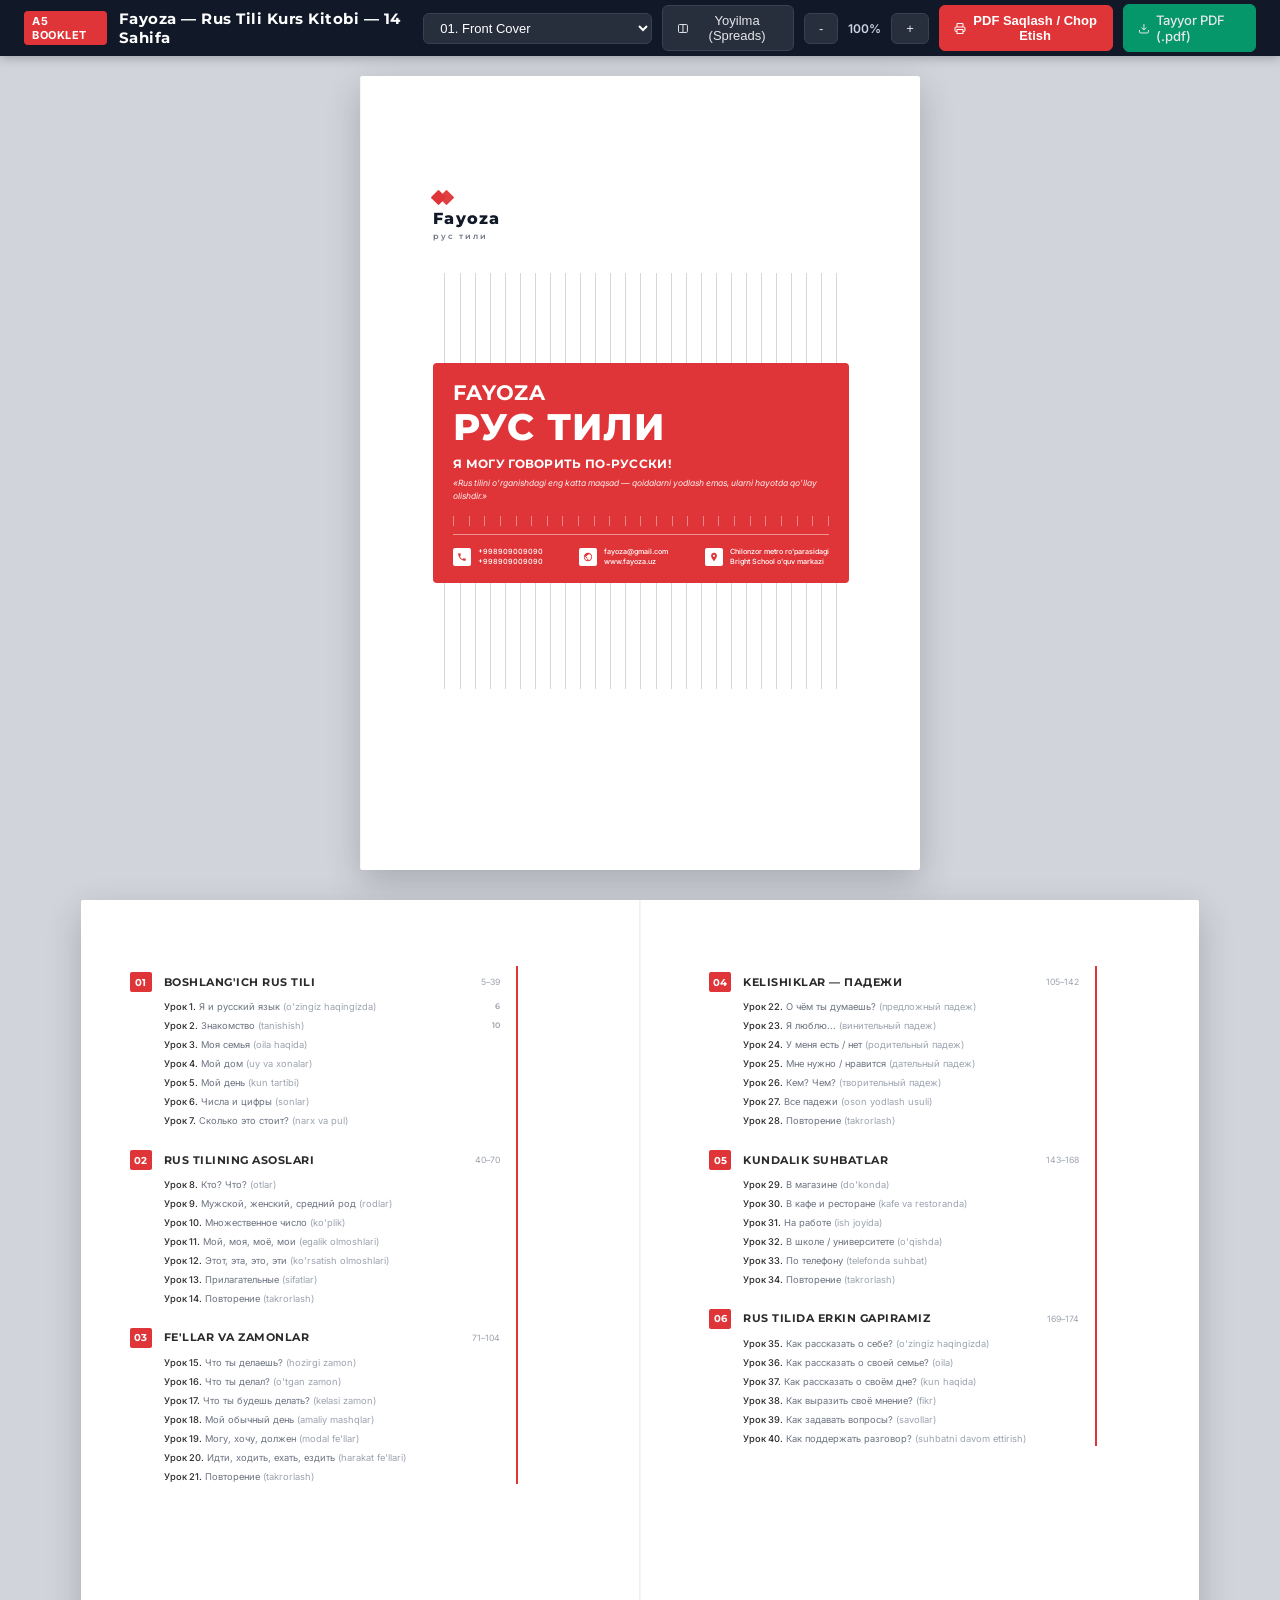
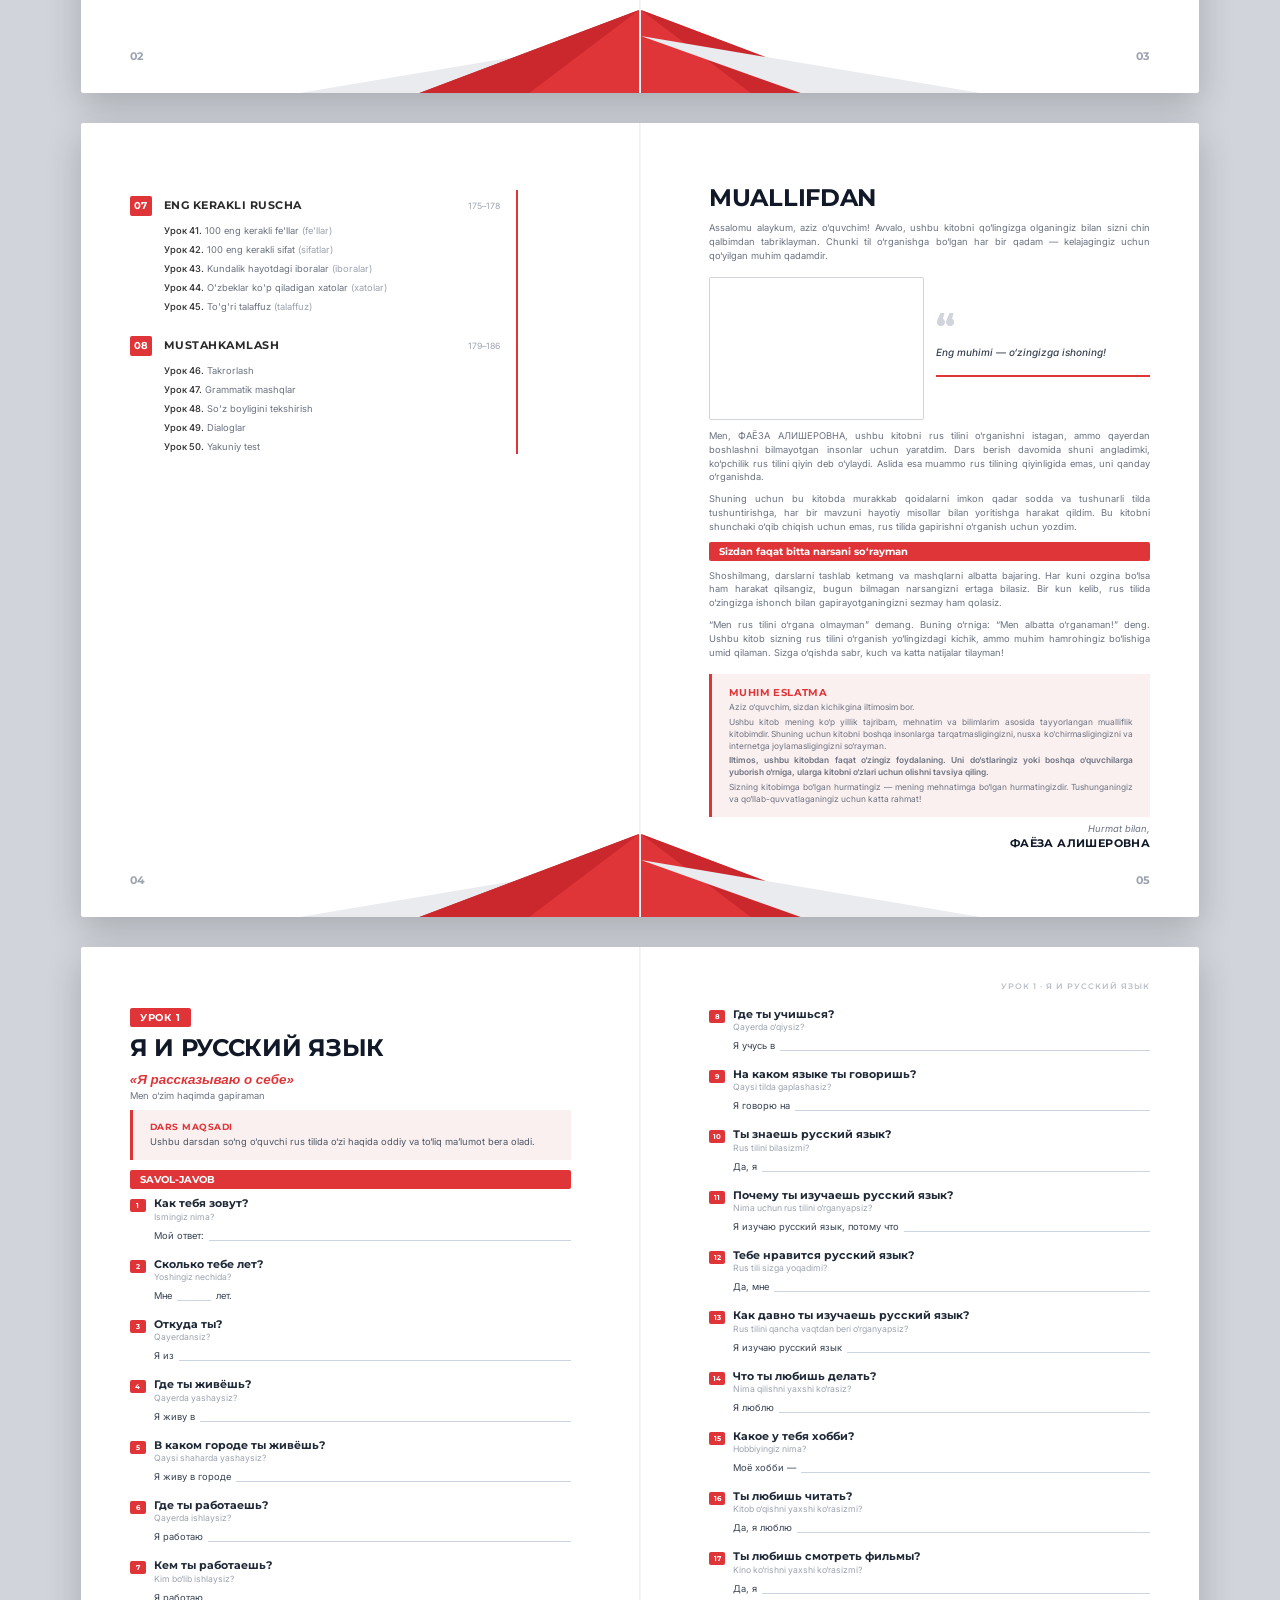
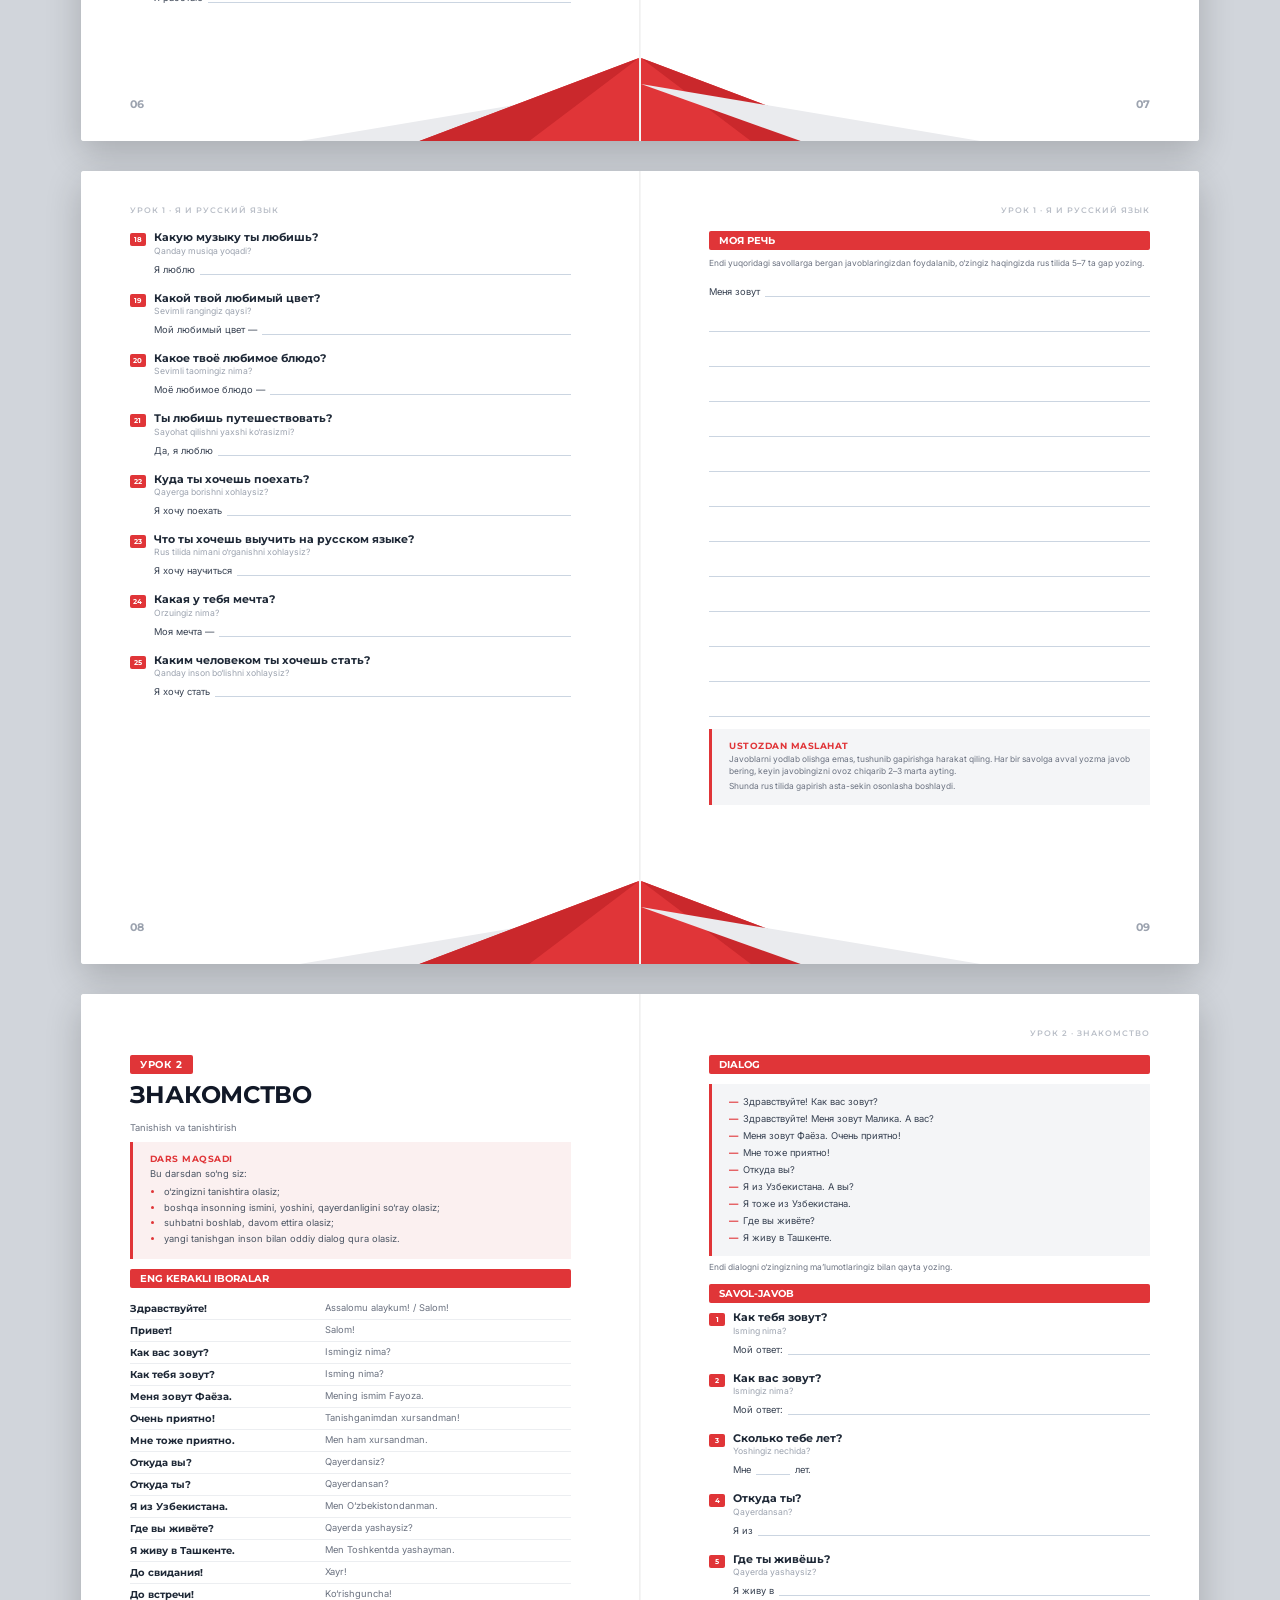
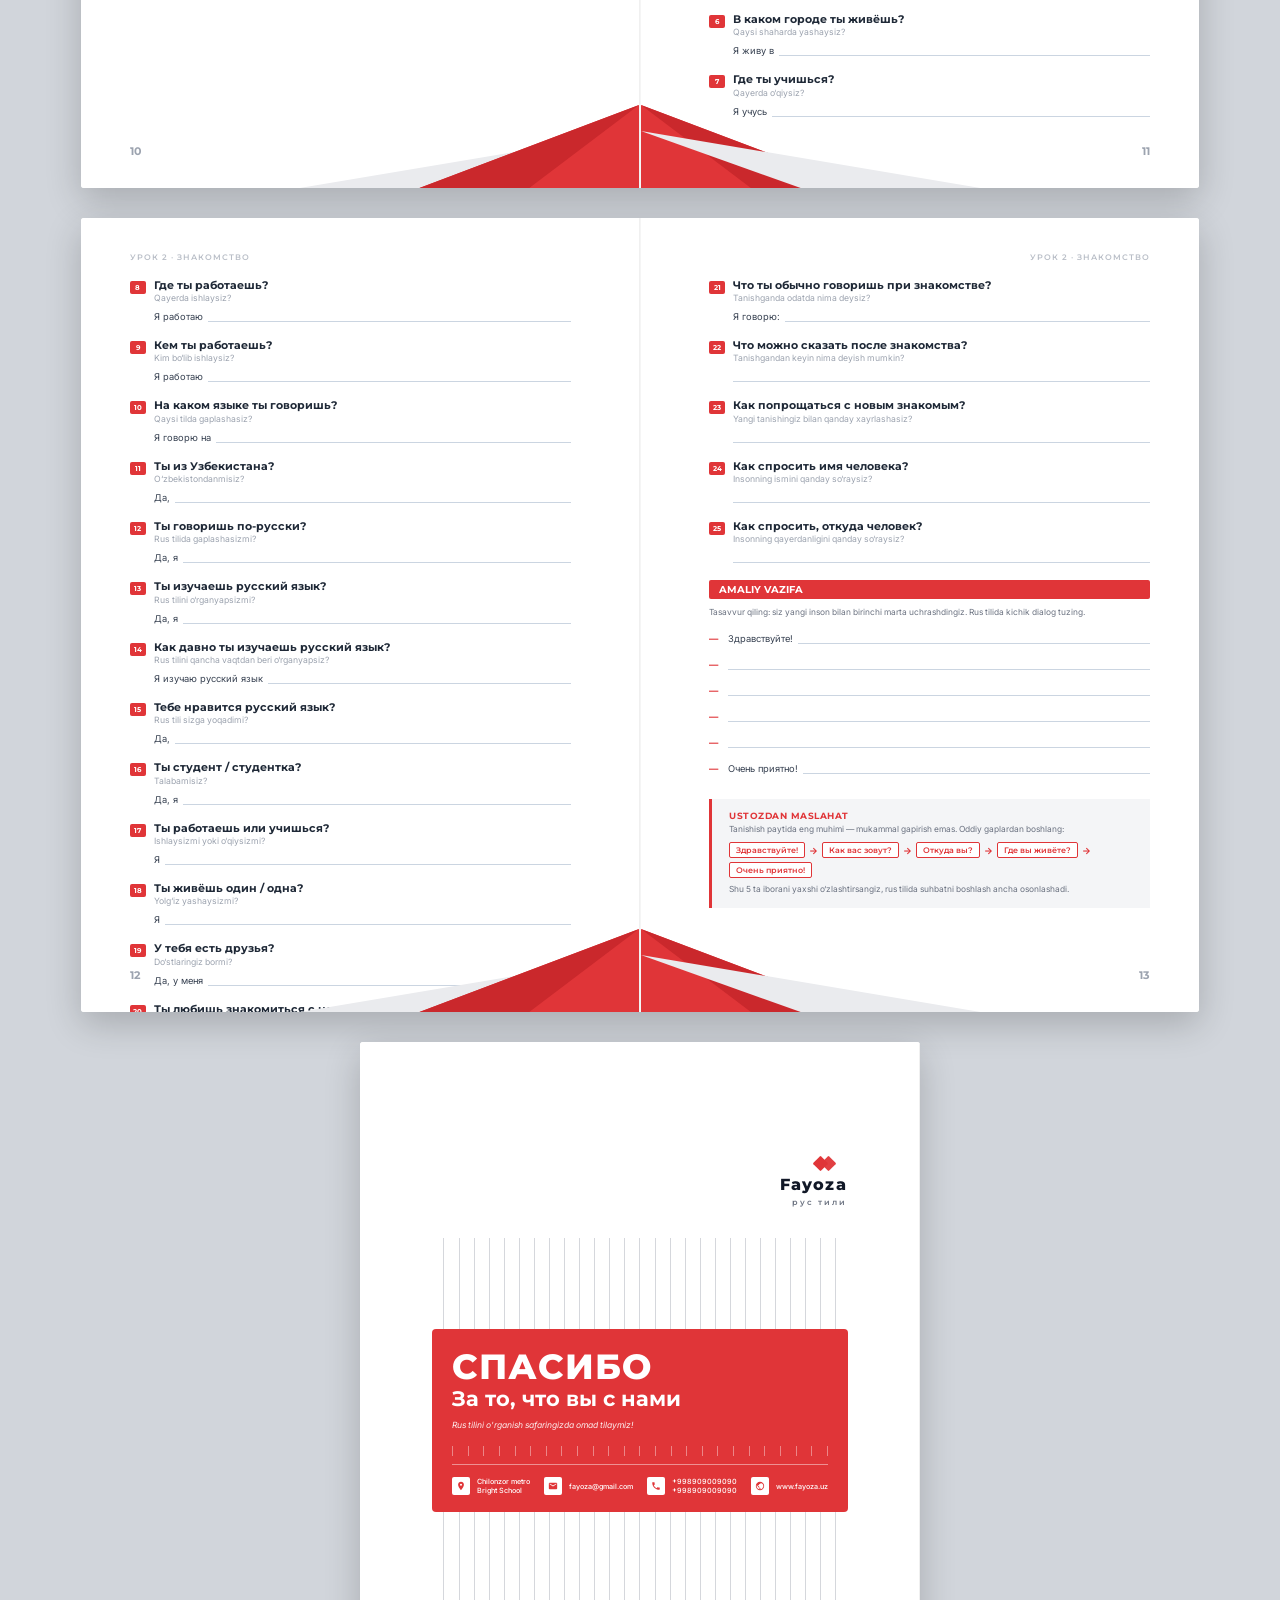
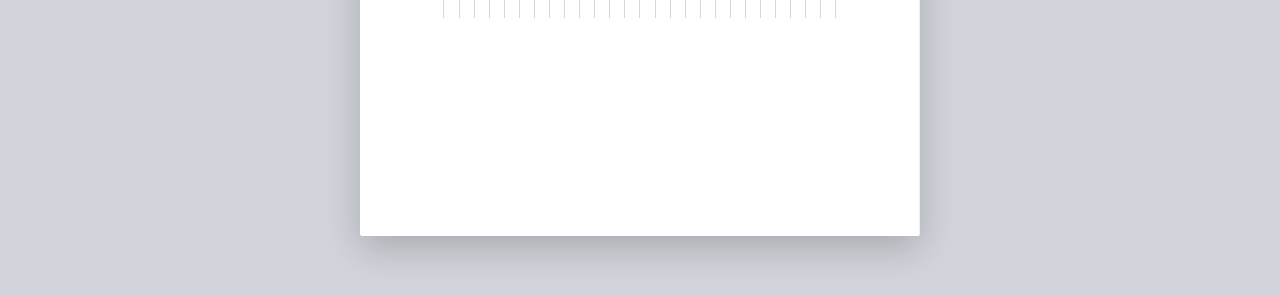
==== commit ec36dbfc: "refactor: darslar ma'lumotga ajratildi, kitob build.py dan yig'iladi Har bir dars lessons/ ichida ma" ====
--- a/index.html
+++ b/index.html
@@ -25,14 +25,14 @@
         <option value="page-3">03. Reja (4-6-modul)</option>
         <option value="page-4">04. Reja (7-8-modul)</option>
         <option value="page-5">05. Muallifdan</option>
-        <option value="page-6">06. Урок 1 — savol-javob</option>
-        <option value="page-7">07. Урок 1 — savol-javob</option>
-        <option value="page-8">08. Урок 1 — savol-javob</option>
-        <option value="page-9">09. Урок 1 — Моя речь</option>
-        <option value="page-10">10. Урок 2 — iboralar</option>
-        <option value="page-11">11. Урок 2 — dialog, savollar</option>
-        <option value="page-12">12. Урок 2 — savol-javob</option>
-        <option value="page-13">13. Урок 2 — amaliy vazifa</option>
+        <option value="page-6">06. Урок 1 — Я и русский язык</option>
+        <option value="page-7">07. Урок 1 — Я и русский язык</option>
+        <option value="page-8">08. Урок 1 — Я и русский язык</option>
+        <option value="page-9">09. Урок 1 — Я и русский язык</option>
+        <option value="page-10">10. Урок 2 — Знакомство</option>
+        <option value="page-11">11. Урок 2 — Знакомство</option>
+        <option value="page-12">12. Урок 2 — Знакомство</option>
+        <option value="page-13">13. Урок 2 — Знакомство</option>
         <option value="page-14">14. Back Cover</option>
       </select>
 
@@ -54,7 +54,7 @@
       </button>
 
       <!-- Direct PDF Download Link -->
-      <a href="case_study_booklet_a5.pdf" download="case_study_booklet_a5.pdf" class="control-btn" style="text-decoration:none; background:#059669; border-color:#059669;">
+      <a href="fayoza-rus-tili.pdf" download="fayoza-rus-tili.pdf" class="control-btn" style="text-decoration:none; background:#059669; border-color:#059669;">
         <svg width="15" height="15" viewBox="0 0 24 24" fill="none" stroke="currentColor" stroke-width="2"><path d="M21 15v4a2 2 0 0 1-2 2H5a2 2 0 0 1-2-2v-4"/><polyline points="7 10 12 15 17 10"/><line x1="12" y1="15" x2="12" y2="3"/></svg>
         <span>Tayyor PDF (.pdf)</span>
       </a>
@@ -207,8 +207,8 @@
           <div class="toc2-module">
             <div class="toc2-head"><div class="toc2-num">01</div><div class="toc2-title">Boshlang&#x27;ich rus tili</div><div class="toc2-range">5–39</div></div>
             <div class="toc2-lessons">
-            <div class="toc2-lesson"><span class="l-n">Урок 1.</span> Я и русский язык <span class="l-uz">(o&#x27;zingiz haqingizda)</span></div>
-            <div class="toc2-lesson"><span class="l-n">Урок 2.</span> Знакомство <span class="l-uz">(tanishish)</span></div>
+            <div class="toc2-lesson"><span class="l-n">Урок 1.</span> Я и русский язык <span class="l-uz">(o&#x27;zingiz haqingizda)</span><span class="toc2-page">6</span></div>
+            <div class="toc2-lesson"><span class="l-n">Урок 2.</span> Знакомство <span class="l-uz">(tanishish)</span><span class="toc2-page">10</span></div>
             <div class="toc2-lesson"><span class="l-n">Урок 3.</span> Моя семья <span class="l-uz">(oila haqida)</span></div>
             <div class="toc2-lesson"><span class="l-n">Урок 4.</span> Мой дом <span class="l-uz">(uy va xonalar)</span></div>
             <div class="toc2-lesson"><span class="l-n">Урок 5.</span> Мой день <span class="l-uz">(kun tartibi)</span></div>
@@ -409,10 +409,11 @@
     </div>
 
 
+    <!-- LESSONS:START -->
     <!-- ==========================================================
-         SPREAD 4: PAGE 6 & PAGE 7 (УРОК 1)
+         PAGE 6 & PAGE 7
          ========================================================== -->
-    <div class="spread-wrapper" id="spread-4">
+    <div class="spread-wrapper">
       <section class="page left-page" id="page-6">
         <div class="lesson-eyebrow">УРОК 1</div>
         <h1 class="page-title">Я И РУССКИЙ ЯЗЫК</h1>
@@ -420,11 +421,12 @@
         <div class="lesson-sub-uz">Men o‘zim haqimda gapiraman</div>
 
         <div class="goal-box">
-          <div class="goal-title">MAQSAD</div>
+          <div class="goal-title">DARS MAQSADI</div>
           <div class="goal-text">Ushbu darsdan so‘ng o‘quvchi rus tilida o‘zi haqida oddiy va to‘liq ma’lumot bera oladi.</div>
         </div>
 
         <div class="badge-tag">SAVOL-JAVOB</div>
+
           <div class="q-item">
             <div class="q-num">1</div>
             <div class="q-body">
@@ -433,6 +435,7 @@
               <div class="q-answer"><span>Мой ответ:</span><span class="write-line"></span></div>
             </div>
           </div>
+
           <div class="q-item">
             <div class="q-num">2</div>
             <div class="q-body">
@@ -441,6 +444,7 @@
               <div class="q-answer"><span>Мне</span><span class="write-line short"></span><span>лет.</span></div>
             </div>
           </div>
+
           <div class="q-item">
             <div class="q-num">3</div>
             <div class="q-body">
@@ -449,6 +453,7 @@
               <div class="q-answer"><span>Я из</span><span class="write-line"></span></div>
             </div>
           </div>
+
           <div class="q-item">
             <div class="q-num">4</div>
             <div class="q-body">
@@ -457,6 +462,7 @@
               <div class="q-answer"><span>Я живу в</span><span class="write-line"></span></div>
             </div>
           </div>
+
           <div class="q-item">
             <div class="q-num">5</div>
             <div class="q-body">
@@ -465,6 +471,7 @@
               <div class="q-answer"><span>Я живу в городе</span><span class="write-line"></span></div>
             </div>
           </div>
+
           <div class="q-item">
             <div class="q-num">6</div>
             <div class="q-body">
@@ -473,6 +480,7 @@
               <div class="q-answer"><span>Я работаю</span><span class="write-line"></span></div>
             </div>
           </div>
+
           <div class="q-item">
             <div class="q-num">7</div>
             <div class="q-body">
@@ -484,7 +492,6 @@
 
         <div class="page-number">06</div>
 
-        <!-- Left Page Bottom Geometric Facet -->
         <svg class="bottom-facet" viewBox="0 0 340 80" preserveAspectRatio="none">
           <polygon points="0,80 180,80 340,25 0,80" fill="#eaebee"/>
           <polygon points="120,80 340,80 340,0" fill="#e03538"/>
@@ -493,6 +500,8 @@
       </section>
 
       <section class="page right-page" id="page-7">
+        <div class="running-head">УРОК 1 · Я И РУССКИЙ ЯЗЫК</div>
+
           <div class="q-item">
             <div class="q-num">8</div>
             <div class="q-body">
@@ -501,6 +510,7 @@
               <div class="q-answer"><span>Я учусь в</span><span class="write-line"></span></div>
             </div>
           </div>
+
           <div class="q-item">
             <div class="q-num">9</div>
             <div class="q-body">
@@ -509,6 +519,7 @@
               <div class="q-answer"><span>Я говорю на</span><span class="write-line"></span></div>
             </div>
           </div>
+
           <div class="q-item">
             <div class="q-num">10</div>
             <div class="q-body">
@@ -517,6 +528,7 @@
               <div class="q-answer"><span>Да, я</span><span class="write-line"></span></div>
             </div>
           </div>
+
           <div class="q-item">
             <div class="q-num">11</div>
             <div class="q-body">
@@ -525,6 +537,7 @@
               <div class="q-answer"><span>Я изучаю русский язык, потому что</span><span class="write-line"></span></div>
             </div>
           </div>
+
           <div class="q-item">
             <div class="q-num">12</div>
             <div class="q-body">
@@ -533,6 +546,7 @@
               <div class="q-answer"><span>Да, мне</span><span class="write-line"></span></div>
             </div>
           </div>
+
           <div class="q-item">
             <div class="q-num">13</div>
             <div class="q-body">
@@ -541,6 +555,7 @@
               <div class="q-answer"><span>Я изучаю русский язык</span><span class="write-line"></span></div>
             </div>
           </div>
+
           <div class="q-item">
             <div class="q-num">14</div>
             <div class="q-body">
@@ -549,6 +564,7 @@
               <div class="q-answer"><span>Я люблю</span><span class="write-line"></span></div>
             </div>
           </div>
+
           <div class="q-item">
             <div class="q-num">15</div>
             <div class="q-body">
@@ -557,6 +573,7 @@
               <div class="q-answer"><span>Моё хобби —</span><span class="write-line"></span></div>
             </div>
           </div>
+
           <div class="q-item">
             <div class="q-num">16</div>
             <div class="q-body">
@@ -565,6 +582,7 @@
               <div class="q-answer"><span>Да, я люблю</span><span class="write-line"></span></div>
             </div>
           </div>
+
           <div class="q-item">
             <div class="q-num">17</div>
             <div class="q-body">
@@ -576,7 +594,6 @@
 
         <div class="page-number">07</div>
 
-        <!-- Right Page Bottom Geometric Facet -->
         <svg class="bottom-facet" viewBox="0 0 340 80" preserveAspectRatio="none">
           <polygon points="0,0 0,80 220,80" fill="#e03538"/>
           <polygon points="0,0 110,80 220,80" fill="#ca282c"/>
@@ -587,10 +604,12 @@
 
 
     <!-- ==========================================================
-         SPREAD 5: PAGE 8 & PAGE 9 (УРОК 1)
+         PAGE 8 & PAGE 9
          ========================================================== -->
-    <div class="spread-wrapper" id="spread-5">
+    <div class="spread-wrapper">
       <section class="page left-page" id="page-8">
+        <div class="running-head">УРОК 1 · Я И РУССКИЙ ЯЗЫК</div>
+
           <div class="q-item">
             <div class="q-num">18</div>
             <div class="q-body">
@@ -599,6 +618,7 @@
               <div class="q-answer"><span>Я люблю</span><span class="write-line"></span></div>
             </div>
           </div>
+
           <div class="q-item">
             <div class="q-num">19</div>
             <div class="q-body">
@@ -607,6 +627,7 @@
               <div class="q-answer"><span>Мой любимый цвет —</span><span class="write-line"></span></div>
             </div>
           </div>
+
           <div class="q-item">
             <div class="q-num">20</div>
             <div class="q-body">
@@ -615,6 +636,7 @@
               <div class="q-answer"><span>Моё любимое блюдо —</span><span class="write-line"></span></div>
             </div>
           </div>
+
           <div class="q-item">
             <div class="q-num">21</div>
             <div class="q-body">
@@ -623,6 +645,7 @@
               <div class="q-answer"><span>Да, я люблю</span><span class="write-line"></span></div>
             </div>
           </div>
+
           <div class="q-item">
             <div class="q-num">22</div>
             <div class="q-body">
@@ -631,6 +654,7 @@
               <div class="q-answer"><span>Я хочу поехать</span><span class="write-line"></span></div>
             </div>
           </div>
+
           <div class="q-item">
             <div class="q-num">23</div>
             <div class="q-body">
@@ -639,6 +663,7 @@
               <div class="q-answer"><span>Я хочу научиться</span><span class="write-line"></span></div>
             </div>
           </div>
+
           <div class="q-item">
             <div class="q-num">24</div>
             <div class="q-body">
@@ -647,6 +672,7 @@
               <div class="q-answer"><span>Моя мечта —</span><span class="write-line"></span></div>
             </div>
           </div>
+
           <div class="q-item">
             <div class="q-num">25</div>
             <div class="q-body">
@@ -658,7 +684,6 @@
 
         <div class="page-number">08</div>
 
-        <!-- Left Page Bottom Geometric Facet -->
         <svg class="bottom-facet" viewBox="0 0 340 80" preserveAspectRatio="none">
           <polygon points="0,80 180,80 340,25 0,80" fill="#eaebee"/>
           <polygon points="120,80 340,80 340,0" fill="#e03538"/>
@@ -667,11 +692,10 @@
       </section>
 
       <section class="page right-page" id="page-9">
+        <div class="running-head">УРОК 1 · Я И РУССКИЙ ЯЗЫК</div>
+
         <div class="badge-tag">МОЯ РЕЧЬ</div>
-        <p class="body-text" style="text-align:left;">
-          Endi yuqoridagi savollarga bergan javoblaringizdan foydalanib, o‘zingiz haqingizda rus tilida 5–7 ta gap yozing.
-        </p>
-
+        <p class="body-text-sm" style="margin-bottom:4px;">Endi yuqoridagi savollarga bergan javoblaringizdan foydalanib, o‘zingiz haqingizda rus tilida 5–7 ta gap yozing.</p>
         <div class="q-answer" style="margin-top:10px;"><span>Меня зовут</span><span class="write-line"></span></div>
         <div class="write-rows">
           <div class="write-line"></div>
@@ -696,7 +720,6 @@
 
         <div class="page-number">09</div>
 
-        <!-- Right Page Bottom Geometric Facet -->
         <svg class="bottom-facet" viewBox="0 0 340 80" preserveAspectRatio="none">
           <polygon points="0,0 0,80 220,80" fill="#e03538"/>
           <polygon points="0,0 110,80 220,80" fill="#ca282c"/>
@@ -707,9 +730,9 @@
 
 
     <!-- ==========================================================
-         SPREAD 6: PAGE 10 & PAGE 11 (УРОК 2)
+         PAGE 10 & PAGE 11
          ========================================================== -->
-    <div class="spread-wrapper" id="spread-6">
+    <div class="spread-wrapper">
       <section class="page left-page" id="page-10">
         <div class="lesson-eyebrow">УРОК 2</div>
         <h1 class="page-title">ЗНАКОМСТВО</h1>
@@ -746,7 +769,6 @@
 
         <div class="page-number">10</div>
 
-        <!-- Left Page Bottom Geometric Facet -->
         <svg class="bottom-facet" viewBox="0 0 340 80" preserveAspectRatio="none">
           <polygon points="0,80 180,80 340,25 0,80" fill="#eaebee"/>
           <polygon points="120,80 340,80 340,0" fill="#e03538"/>
@@ -755,6 +777,8 @@
       </section>
 
       <section class="page right-page" id="page-11">
+        <div class="running-head">УРОК 2 · ЗНАКОМСТВО</div>
+
         <div class="badge-tag">DIALOG</div>
         <div class="dialog-box">
           <div class="dialog-line"><span class="dash">—</span>Здравствуйте! Как вас зовут?</div>
@@ -769,12 +793,13 @@
         </div>
         <p class="body-text-sm" style="margin:6px 0 10px;">Endi dialogni o‘zingizning ma’lumotlaringiz bilan qayta yozing.</p>
 
-        <div class="badge-tag">25 TA SAVOL-JAVOB</div>
+        <div class="badge-tag">SAVOL-JAVOB</div>
 
           <div class="q-item">
             <div class="q-num">1</div>
             <div class="q-body">
               <div class="q-ru">Как тебя зовут?</div>
+              <div class="q-uz">Isming nima?</div>
               <div class="q-answer"><span>Мой ответ:</span><span class="write-line"></span></div>
             </div>
           </div>
@@ -783,6 +808,7 @@
             <div class="q-num">2</div>
             <div class="q-body">
               <div class="q-ru">Как вас зовут?</div>
+              <div class="q-uz">Ismingiz nima?</div>
               <div class="q-answer"><span>Мой ответ:</span><span class="write-line"></span></div>
             </div>
           </div>
@@ -791,6 +817,7 @@
             <div class="q-num">3</div>
             <div class="q-body">
               <div class="q-ru">Сколько тебе лет?</div>
+              <div class="q-uz">Yoshingiz nechida?</div>
               <div class="q-answer"><span>Мне</span><span class="write-line short"></span><span>лет.</span></div>
             </div>
           </div>
@@ -799,6 +826,7 @@
             <div class="q-num">4</div>
             <div class="q-body">
               <div class="q-ru">Откуда ты?</div>
+              <div class="q-uz">Qayerdansan?</div>
               <div class="q-answer"><span>Я из</span><span class="write-line"></span></div>
             </div>
           </div>
@@ -807,6 +835,7 @@
             <div class="q-num">5</div>
             <div class="q-body">
               <div class="q-ru">Где ты живёшь?</div>
+              <div class="q-uz">Qayerda yashaysiz?</div>
               <div class="q-answer"><span>Я живу в</span><span class="write-line"></span></div>
             </div>
           </div>
@@ -815,6 +844,7 @@
             <div class="q-num">6</div>
             <div class="q-body">
               <div class="q-ru">В каком городе ты живёшь?</div>
+              <div class="q-uz">Qaysi shaharda yashaysiz?</div>
               <div class="q-answer"><span>Я живу в</span><span class="write-line"></span></div>
             </div>
           </div>
@@ -823,13 +853,13 @@
             <div class="q-num">7</div>
             <div class="q-body">
               <div class="q-ru">Где ты учишься?</div>
+              <div class="q-uz">Qayerda o‘qiysiz?</div>
               <div class="q-answer"><span>Я учусь</span><span class="write-line"></span></div>
             </div>
           </div>
 
         <div class="page-number">11</div>
 
-        <!-- Right Page Bottom Geometric Facet -->
         <svg class="bottom-facet" viewBox="0 0 340 80" preserveAspectRatio="none">
           <polygon points="0,0 0,80 220,80" fill="#e03538"/>
           <polygon points="0,0 110,80 220,80" fill="#ca282c"/>
@@ -840,14 +870,17 @@
 
 
     <!-- ==========================================================
-         SPREAD 7: PAGE 12 & PAGE 13 (УРОК 2)
+         PAGE 12 & PAGE 13
          ========================================================== -->
-    <div class="spread-wrapper" id="spread-7">
+    <div class="spread-wrapper">
       <section class="page left-page" id="page-12">
+        <div class="running-head">УРОК 2 · ЗНАКОМСТВО</div>
+
           <div class="q-item">
             <div class="q-num">8</div>
             <div class="q-body">
               <div class="q-ru">Где ты работаешь?</div>
+              <div class="q-uz">Qayerda ishlaysiz?</div>
               <div class="q-answer"><span>Я работаю</span><span class="write-line"></span></div>
             </div>
           </div>
@@ -856,6 +889,7 @@
             <div class="q-num">9</div>
             <div class="q-body">
               <div class="q-ru">Кем ты работаешь?</div>
+              <div class="q-uz">Kim bo‘lib ishlaysiz?</div>
               <div class="q-answer"><span>Я работаю</span><span class="write-line"></span></div>
             </div>
           </div>
@@ -864,6 +898,7 @@
             <div class="q-num">10</div>
             <div class="q-body">
               <div class="q-ru">На каком языке ты говоришь?</div>
+              <div class="q-uz">Qaysi tilda gaplashasiz?</div>
               <div class="q-answer"><span>Я говорю на</span><span class="write-line"></span></div>
             </div>
           </div>
@@ -872,6 +907,7 @@
             <div class="q-num">11</div>
             <div class="q-body">
               <div class="q-ru">Ты из Узбекистана?</div>
+              <div class="q-uz">O‘zbekistondanmisiz?</div>
               <div class="q-answer"><span>Да,</span><span class="write-line"></span></div>
             </div>
           </div>
@@ -880,6 +916,7 @@
             <div class="q-num">12</div>
             <div class="q-body">
               <div class="q-ru">Ты говоришь по-русски?</div>
+              <div class="q-uz">Rus tilida gaplashasizmi?</div>
               <div class="q-answer"><span>Да, я</span><span class="write-line"></span></div>
             </div>
           </div>
@@ -888,6 +925,7 @@
             <div class="q-num">13</div>
             <div class="q-body">
               <div class="q-ru">Ты изучаешь русский язык?</div>
+              <div class="q-uz">Rus tilini o‘rganyapsizmi?</div>
               <div class="q-answer"><span>Да, я</span><span class="write-line"></span></div>
             </div>
           </div>
@@ -896,6 +934,7 @@
             <div class="q-num">14</div>
             <div class="q-body">
               <div class="q-ru">Как давно ты изучаешь русский язык?</div>
+              <div class="q-uz">Rus tilini qancha vaqtdan beri o‘rganyapsiz?</div>
               <div class="q-answer"><span>Я изучаю русский язык</span><span class="write-line"></span></div>
             </div>
           </div>
@@ -904,6 +943,7 @@
             <div class="q-num">15</div>
             <div class="q-body">
               <div class="q-ru">Тебе нравится русский язык?</div>
+              <div class="q-uz">Rus tili sizga yoqadimi?</div>
               <div class="q-answer"><span>Да,</span><span class="write-line"></span></div>
             </div>
           </div>
@@ -912,6 +952,7 @@
             <div class="q-num">16</div>
             <div class="q-body">
               <div class="q-ru">Ты студент / студентка?</div>
+              <div class="q-uz">Talabamisiz?</div>
               <div class="q-answer"><span>Да, я</span><span class="write-line"></span></div>
             </div>
           </div>
@@ -920,6 +961,7 @@
             <div class="q-num">17</div>
             <div class="q-body">
               <div class="q-ru">Ты работаешь или учишься?</div>
+              <div class="q-uz">Ishlaysizmi yoki o‘qiysizmi?</div>
               <div class="q-answer"><span>Я</span><span class="write-line"></span></div>
             </div>
           </div>
@@ -928,6 +970,7 @@
             <div class="q-num">18</div>
             <div class="q-body">
               <div class="q-ru">Ты живёшь один / одна?</div>
+              <div class="q-uz">Yolg‘iz yashaysizmi?</div>
               <div class="q-answer"><span>Я</span><span class="write-line"></span></div>
             </div>
           </div>
@@ -936,6 +979,7 @@
             <div class="q-num">19</div>
             <div class="q-body">
               <div class="q-ru">У тебя есть друзья?</div>
+              <div class="q-uz">Do‘stlaringiz bormi?</div>
               <div class="q-answer"><span>Да, у меня</span><span class="write-line"></span></div>
             </div>
           </div>
@@ -944,13 +988,13 @@
             <div class="q-num">20</div>
             <div class="q-body">
               <div class="q-ru">Ты любишь знакомиться с новыми людьми?</div>
+              <div class="q-uz">Yangi insonlar bilan tanishishni yaxshi ko‘rasizmi?</div>
               <div class="q-answer"><span>Да, я</span><span class="write-line"></span></div>
             </div>
           </div>
 
         <div class="page-number">12</div>
 
-        <!-- Left Page Bottom Geometric Facet -->
         <svg class="bottom-facet" viewBox="0 0 340 80" preserveAspectRatio="none">
           <polygon points="0,80 180,80 340,25 0,80" fill="#eaebee"/>
           <polygon points="120,80 340,80 340,0" fill="#e03538"/>
@@ -959,10 +1003,13 @@
       </section>
 
       <section class="page right-page" id="page-13">
+        <div class="running-head">УРОК 2 · ЗНАКОМСТВО</div>
+
           <div class="q-item">
             <div class="q-num">21</div>
             <div class="q-body">
               <div class="q-ru">Что ты обычно говоришь при знакомстве?</div>
+              <div class="q-uz">Tanishganda odatda nima deysiz?</div>
               <div class="q-answer"><span>Я говорю:</span><span class="write-line"></span></div>
             </div>
           </div>
@@ -971,6 +1018,7 @@
             <div class="q-num">22</div>
             <div class="q-body">
               <div class="q-ru">Что можно сказать после знакомства?</div>
+              <div class="q-uz">Tanishgandan keyin nima deyish mumkin?</div>
               <div class="q-answer"><span class="write-line"></span></div>
             </div>
           </div>
@@ -979,6 +1027,7 @@
             <div class="q-num">23</div>
             <div class="q-body">
               <div class="q-ru">Как попрощаться с новым знакомым?</div>
+              <div class="q-uz">Yangi tanishingiz bilan qanday xayrlashasiz?</div>
               <div class="q-answer"><span class="write-line"></span></div>
             </div>
           </div>
@@ -987,6 +1036,7 @@
             <div class="q-num">24</div>
             <div class="q-body">
               <div class="q-ru">Как спросить имя человека?</div>
+              <div class="q-uz">Insonning ismini qanday so‘raysiz?</div>
               <div class="q-answer"><span class="write-line"></span></div>
             </div>
           </div>
@@ -995,13 +1045,13 @@
             <div class="q-num">25</div>
             <div class="q-body">
               <div class="q-ru">Как спросить, откуда человек?</div>
+              <div class="q-uz">Insonning qayerdanligini qanday so‘raysiz?</div>
               <div class="q-answer"><span class="write-line"></span></div>
             </div>
           </div>
 
         <div class="badge-tag">AMALIY VAZIFA</div>
-        <p class="body-text-sm">Tasavvur qiling: siz yangi inson bilan birinchi marta uchrashdingiz. Rus tilida kichik dialog tuzing.</p>
-
+        <p class="body-text-sm" style="margin-bottom:4px;">Tasavvur qiling: siz yangi inson bilan birinchi marta uchrashdingiz. Rus tilida kichik dialog tuzing.</p>
         <div class="task-dialog">
           <div class="q-answer task-line"><span class="dash">—</span><span>Здравствуйте!</span><span class="write-line"></span></div>
           <div class="q-answer task-line"><span class="dash">—</span><span class="write-line"></span></div>
@@ -1020,7 +1070,6 @@
 
         <div class="page-number">13</div>
 
-        <!-- Right Page Bottom Geometric Facet -->
         <svg class="bottom-facet" viewBox="0 0 340 80" preserveAspectRatio="none">
           <polygon points="0,0 0,80 220,80" fill="#e03538"/>
           <polygon points="0,0 110,80 220,80" fill="#ca282c"/>
@@ -1028,6 +1077,7 @@
         </svg>
       </section>
     </div>
+    <!-- LESSONS:END -->
 
 
     <!-- ==========================================================
--- a/styles/booklet.css
+++ b/styles/booklet.css
@@ -15,6 +15,11 @@
   --font-body: 'Inter', sans-serif;
   --page-width: 148mm;
   --page-height: 210mm;
+  --margin-top: 16mm;
+  --margin-bottom: 20mm;
+  --margin-inner: 18mm;
+  --margin-outer: 13mm;
+  --bleed: 0mm;
 }
 
 * {
@@ -165,13 +170,23 @@
   background-color: #ffffff;
   position: relative;
   overflow: hidden;
-  padding: 16mm 15mm 20mm 15mm;
+  padding: var(--margin-top) var(--margin-outer) var(--margin-bottom) var(--margin-inner);
   flex-shrink: 0;
   display: flex;
   flex-direction: column;
 }
 
 /* Spreads fold effect */
+.page.left-page {
+  padding-left: var(--margin-outer);
+  padding-right: var(--margin-inner);
+}
+
+.page.right-page {
+  padding-left: var(--margin-inner);
+  padding-right: var(--margin-outer);
+}
+
 .spread-wrapper .page.left-page {
   border-right: 1px solid rgba(0, 0, 0, 0.06);
 }
@@ -241,11 +256,31 @@
 }
 
 .left-page .page-number {
-  left: 15mm;
+  left: var(--margin-outer);
 }
 
 .right-page .page-number {
-  right: 15mm;
+  right: var(--margin-outer);
+}
+
+/* Yuqoridagi kolontitul: qaysi darsdaligini ko'rsatadi */
+.running-head {
+  position: absolute;
+  top: 9mm;
+  font-family: var(--font-heading);
+  font-size: 6pt;
+  font-weight: 600;
+  letter-spacing: 1px;
+  color: #b9bec7;
+  z-index: 20;
+}
+
+.left-page .running-head {
+  left: var(--margin-outer);
+}
+
+.right-page .running-head {
+  right: var(--margin-outer);
 }
 
 /* ============================================================
@@ -1669,10 +1704,9 @@
   }
 
   .page {
-    width: 148mm !important;
-    height: 210mm !important;
+    width: calc(var(--page-width) + 2 * var(--bleed)) !important;
+    height: calc(var(--page-height) + 2 * var(--bleed)) !important;
     margin: 0 !important;
-    padding: 16mm 15mm 20mm 15mm !important;
     page-break-after: always !important;
     break-after: page !important;
     box-shadow: none !important;
@@ -1680,6 +1714,16 @@
     print-color-adjust: exact !important;
   }
 
+  .page.left-page {
+    padding: calc(var(--margin-top) + var(--bleed)) calc(var(--margin-inner) + var(--bleed))
+             calc(var(--margin-bottom) + var(--bleed)) calc(var(--margin-outer) + var(--bleed)) !important;
+  }
+
+  .page.right-page {
+    padding: calc(var(--margin-top) + var(--bleed)) calc(var(--margin-outer) + var(--bleed))
+             calc(var(--margin-bottom) + var(--bleed)) calc(var(--margin-inner) + var(--bleed)) !important;
+  }
+
   .page-cover {
     padding: 0 !important;
   }
@@ -1689,3 +1733,62 @@
     margin: 0;
   }
 }
+
+
+/* ============================================================
+   BOSMAXONA REJIMI: 3mm bleed (node generate_pdf.js --print)
+   ============================================================ */
+body.bleed {
+  --bleed: 3mm;
+}
+
+body.bleed .page {
+  width: calc(var(--page-width) + 2 * var(--bleed));
+  height: calc(var(--page-height) + 2 * var(--bleed));
+  padding-top: calc(var(--margin-top) + var(--bleed));
+  padding-bottom: calc(var(--margin-bottom) + var(--bleed));
+}
+
+body.bleed .page.left-page {
+  padding-left: calc(var(--margin-outer) + var(--bleed));
+  padding-right: calc(var(--margin-inner) + var(--bleed));
+}
+
+body.bleed .page.right-page {
+  padding-left: calc(var(--margin-inner) + var(--bleed));
+  padding-right: calc(var(--margin-outer) + var(--bleed));
+}
+
+/* chetga chiqadigan bezaklar bleed maydonini to'ldirsin */
+body.bleed .bottom-facet {
+  height: calc(22mm + var(--bleed));
+  width: calc(90mm + var(--bleed));
+}
+
+body.bleed .page-number {
+  bottom: calc(8mm + var(--bleed));
+}
+
+body.bleed .running-head {
+  top: calc(9mm + var(--bleed));
+}
+
+body.bleed .left-page .page-number,
+body.bleed .left-page .running-head {
+  left: calc(var(--margin-outer) + var(--bleed));
+}
+
+body.bleed .right-page .page-number,
+body.bleed .right-page .running-head {
+  right: calc(var(--margin-outer) + var(--bleed));
+}
+
+/* Reja: dars yonidagi sahifa raqami */
+.toc2-lesson .toc2-page {
+  float: right;
+  font-family: var(--font-heading);
+  font-size: 6.3pt;
+  font-weight: 600;
+  color: var(--text-light);
+  margin-left: 8px;
+}
